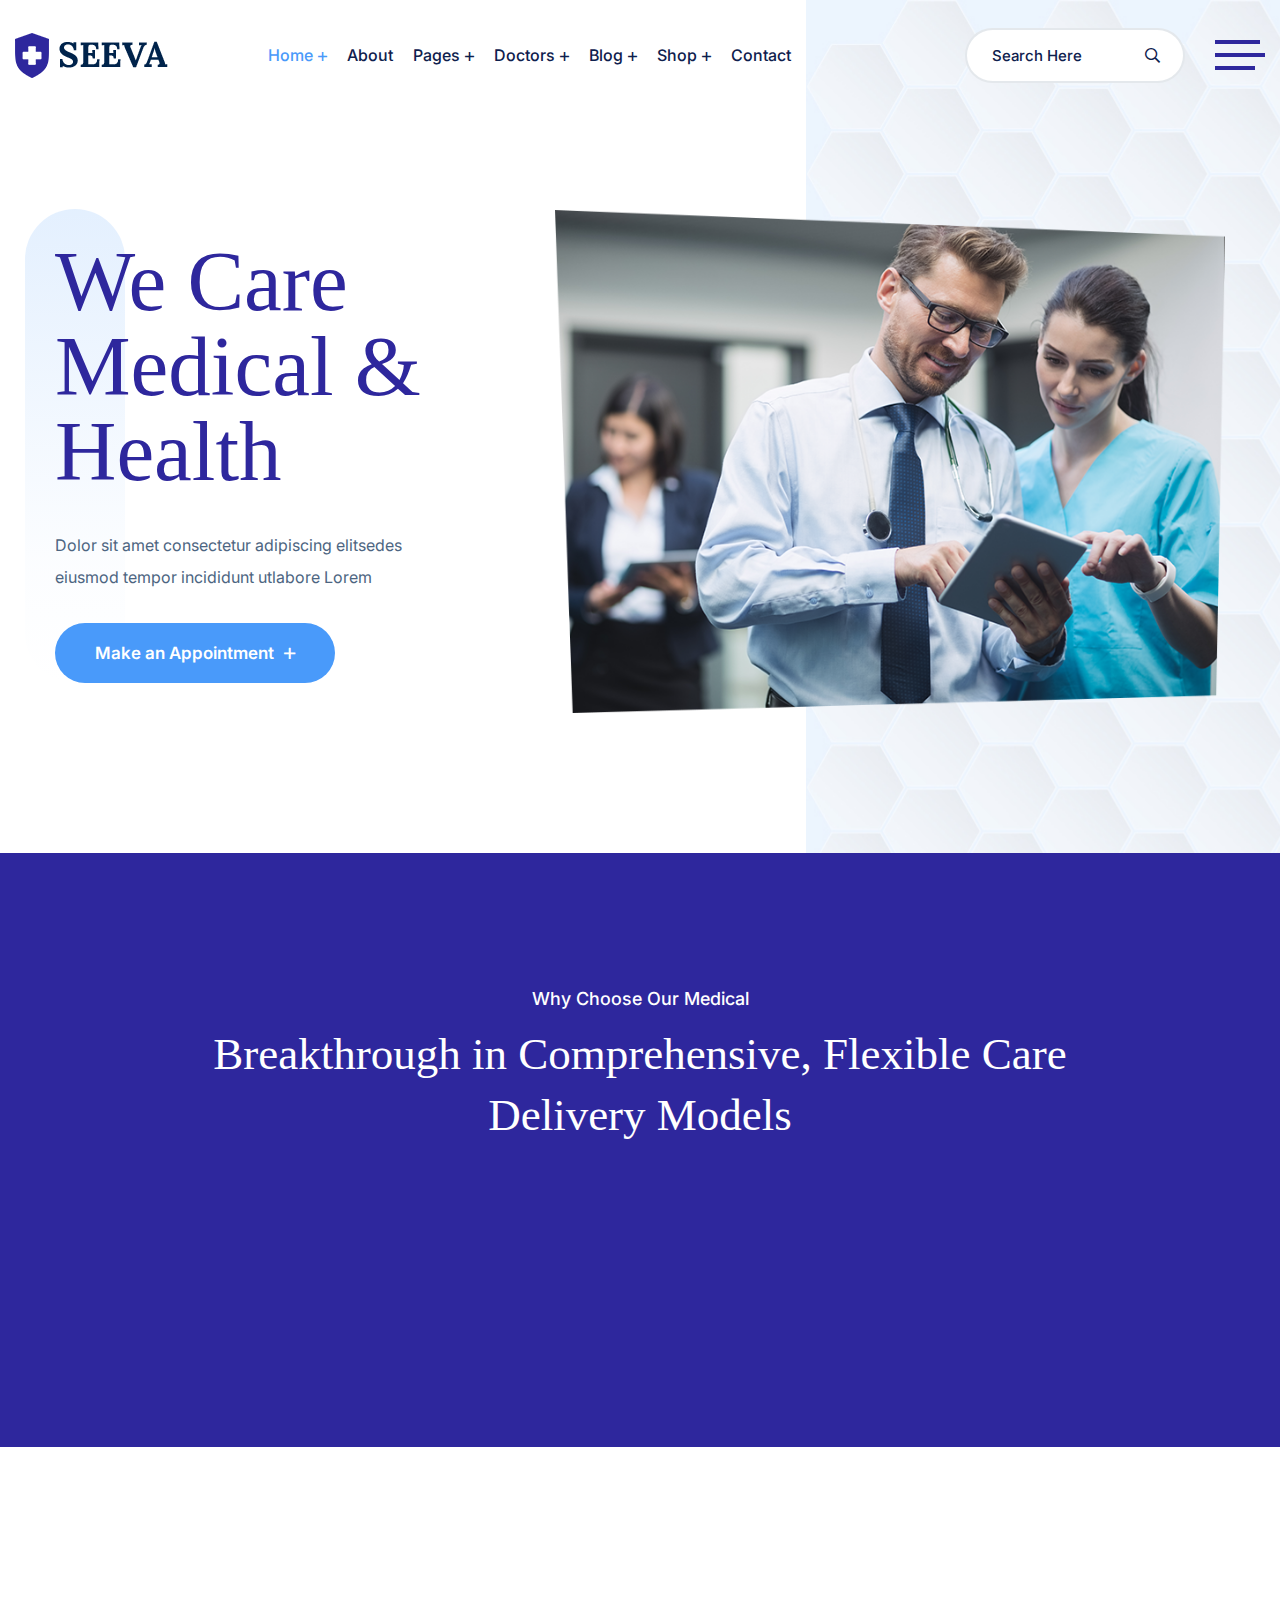
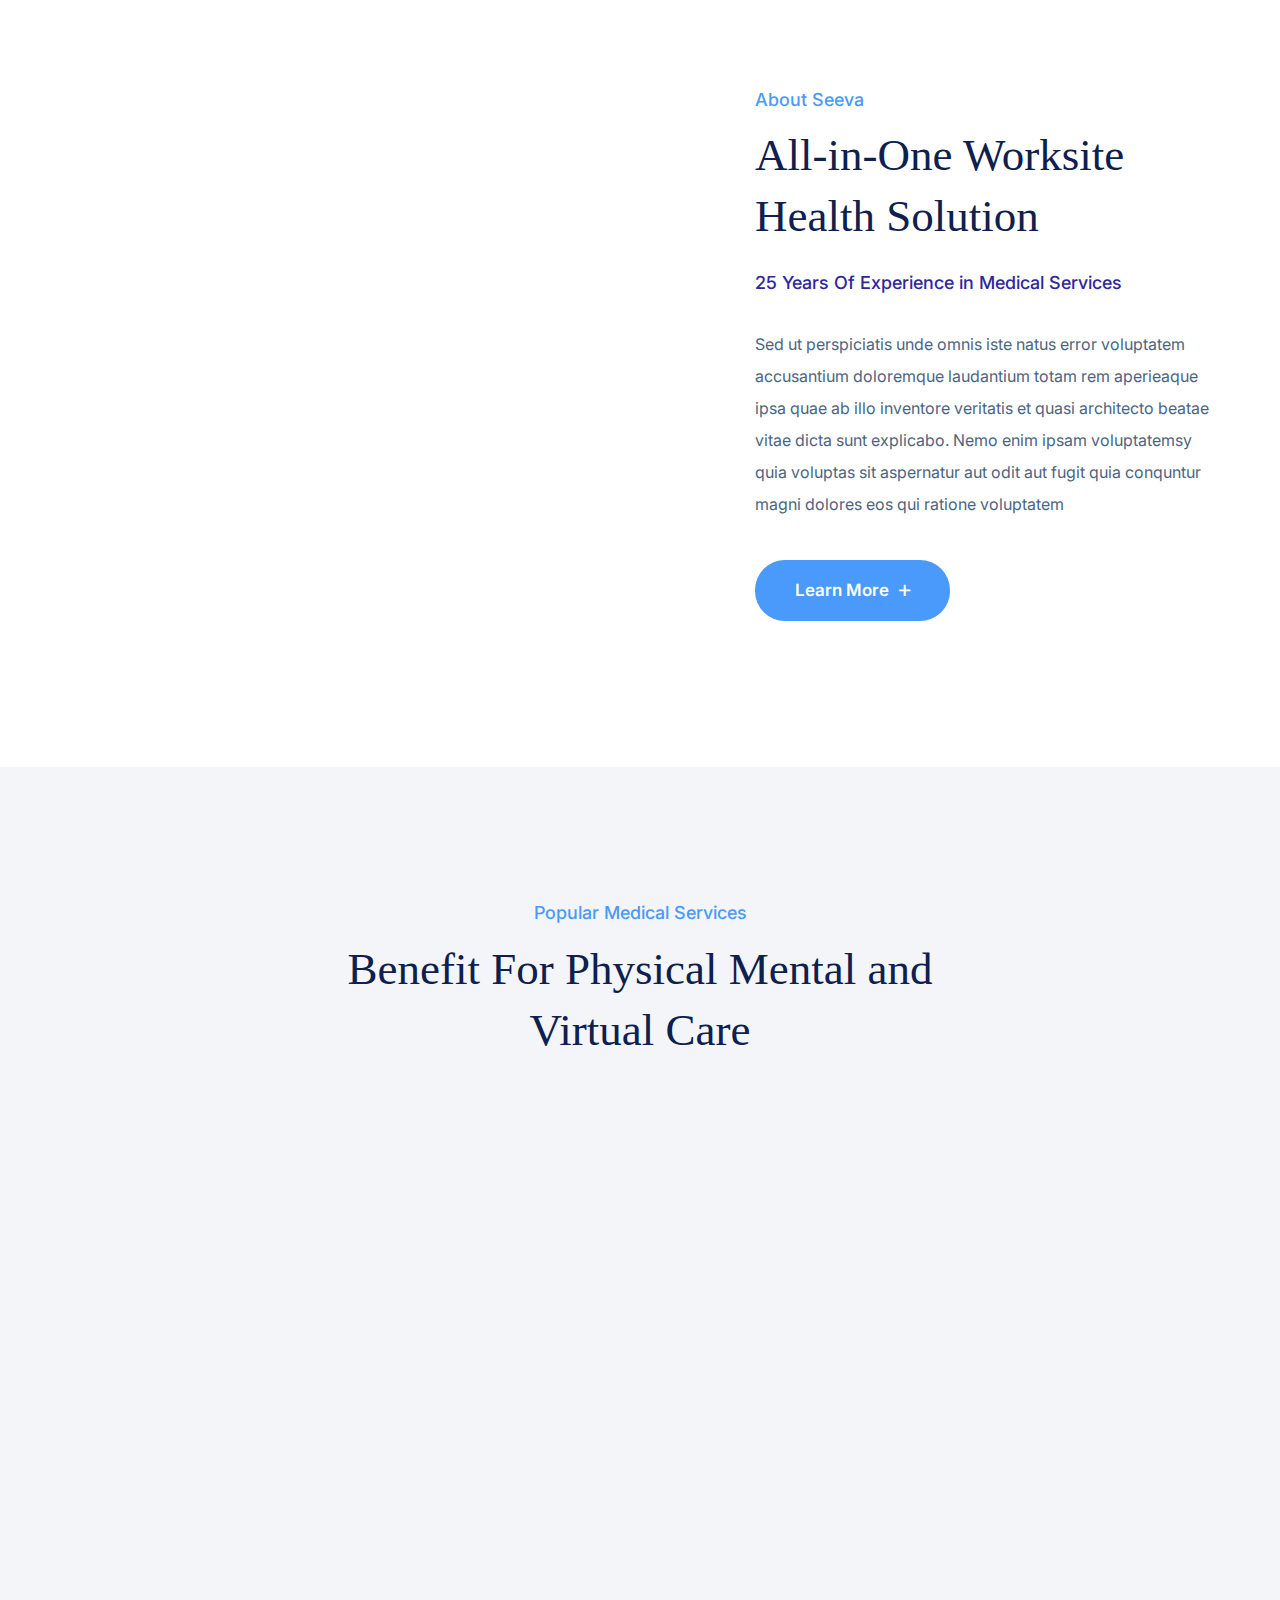
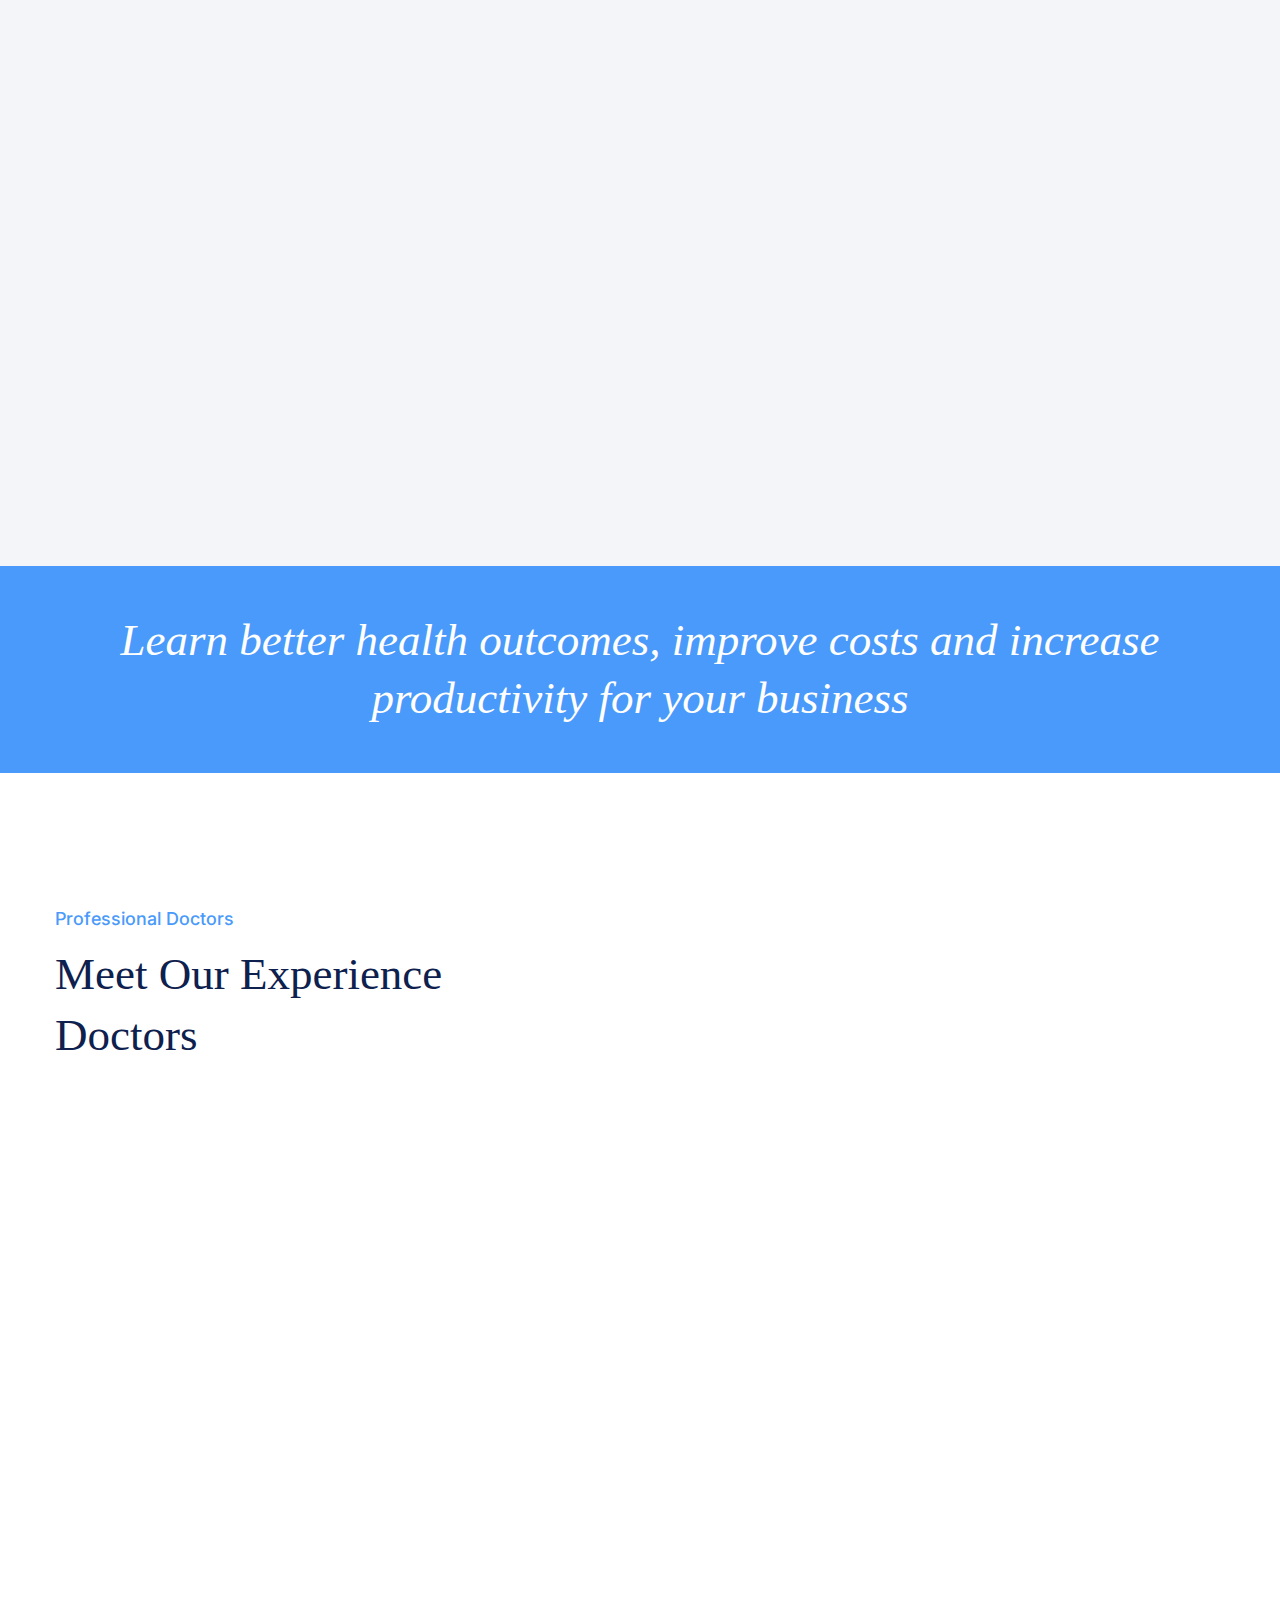
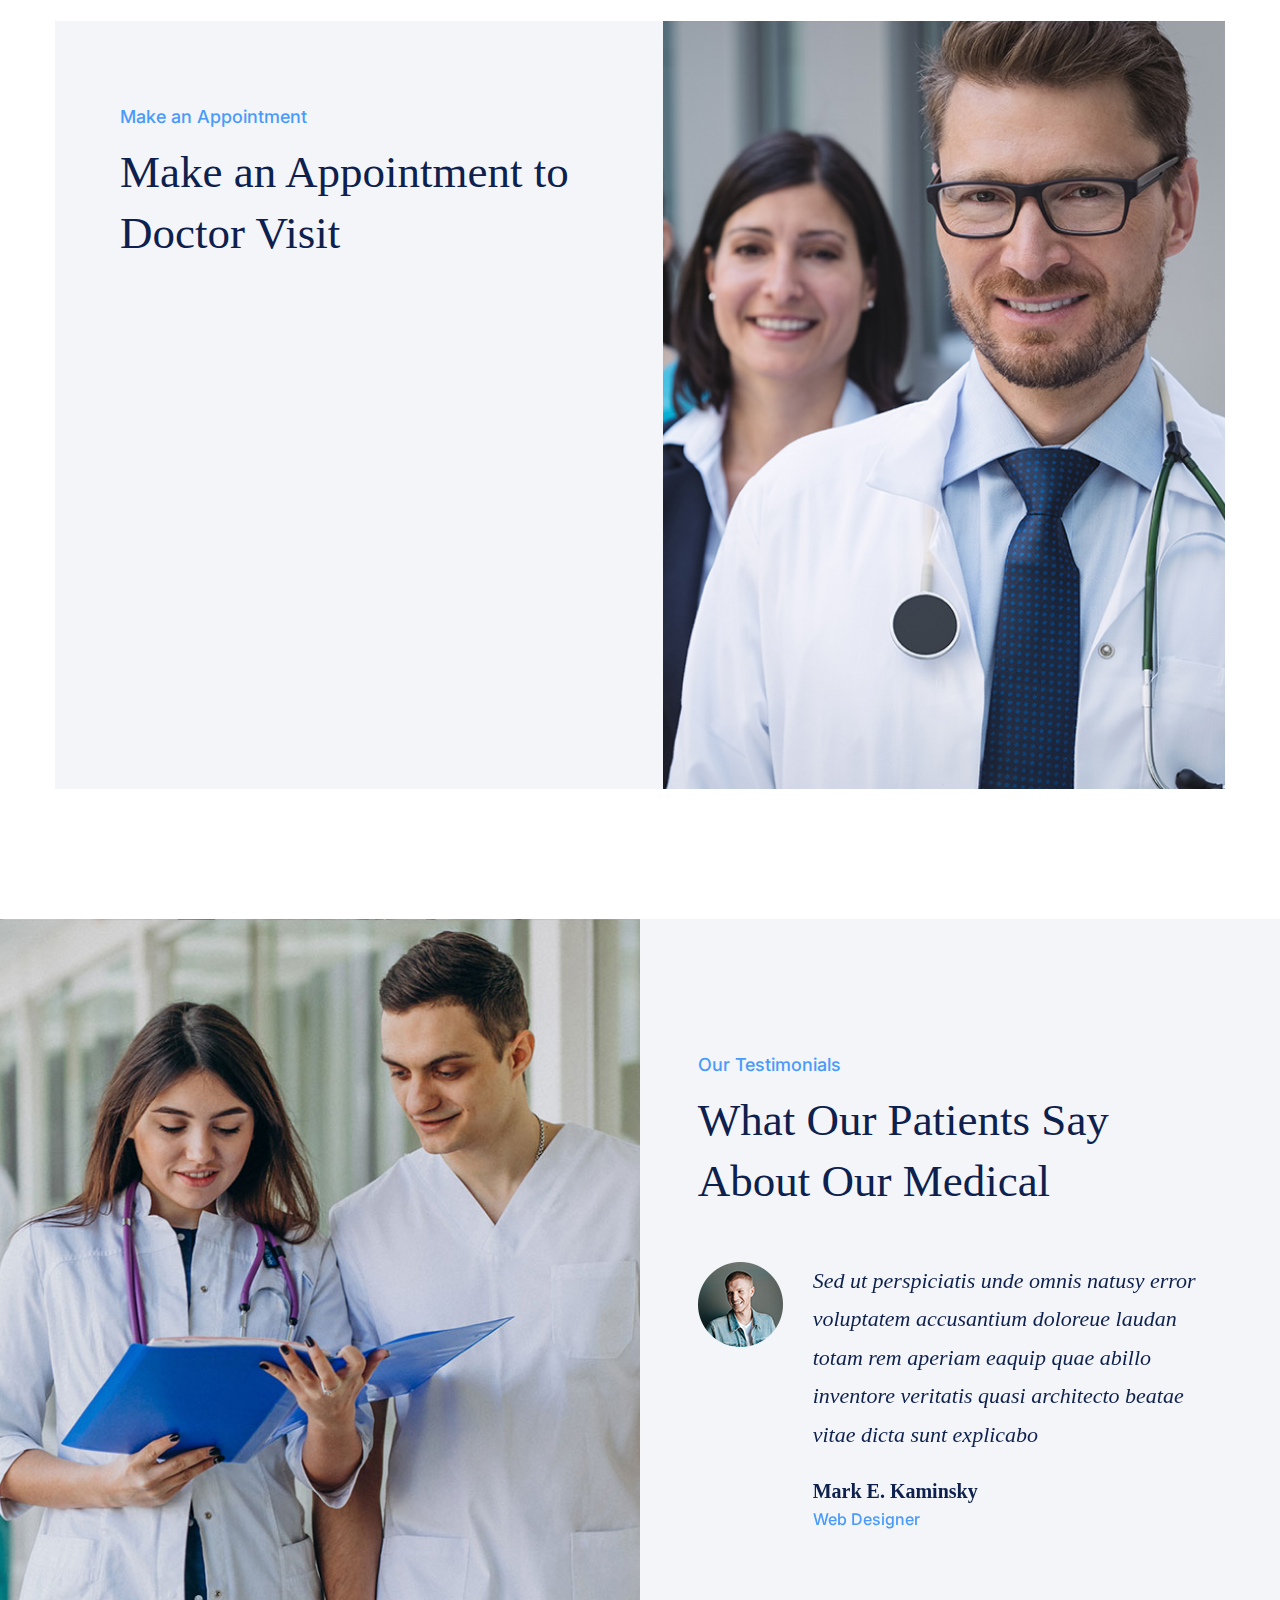
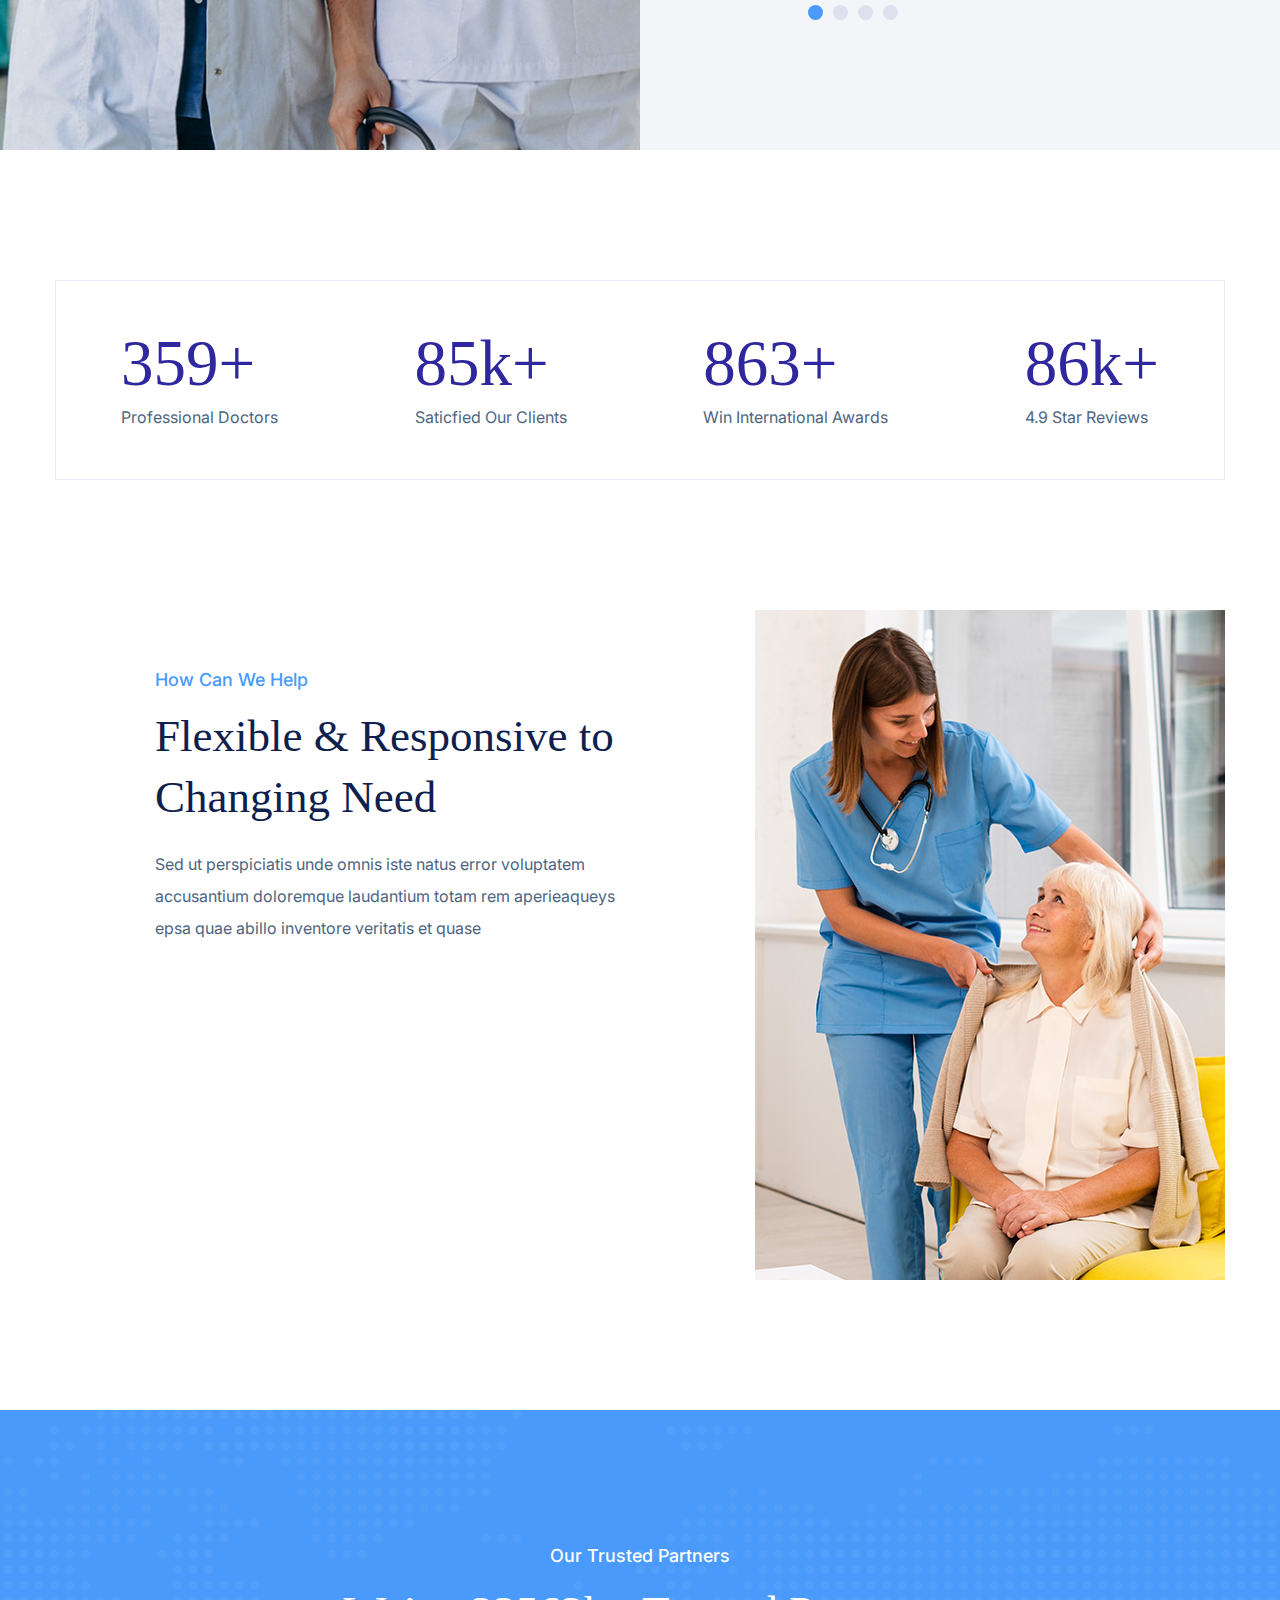
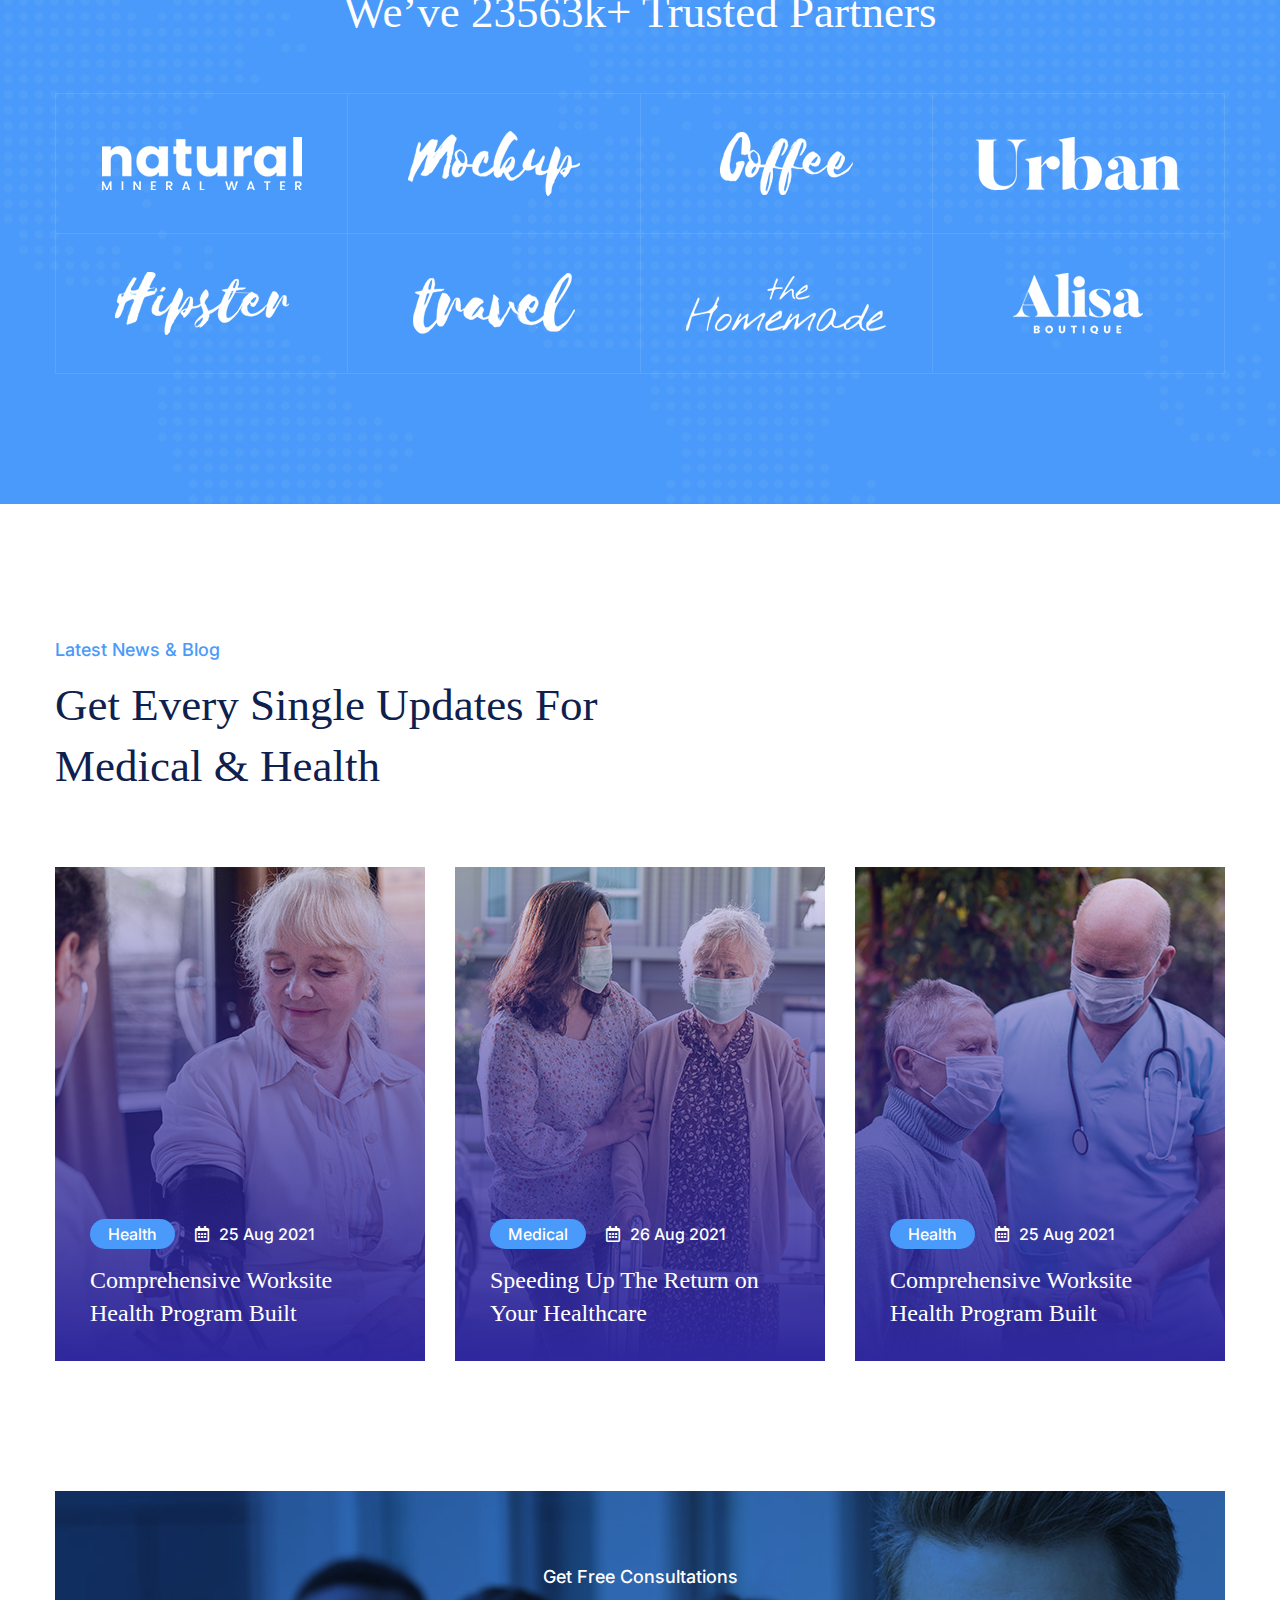
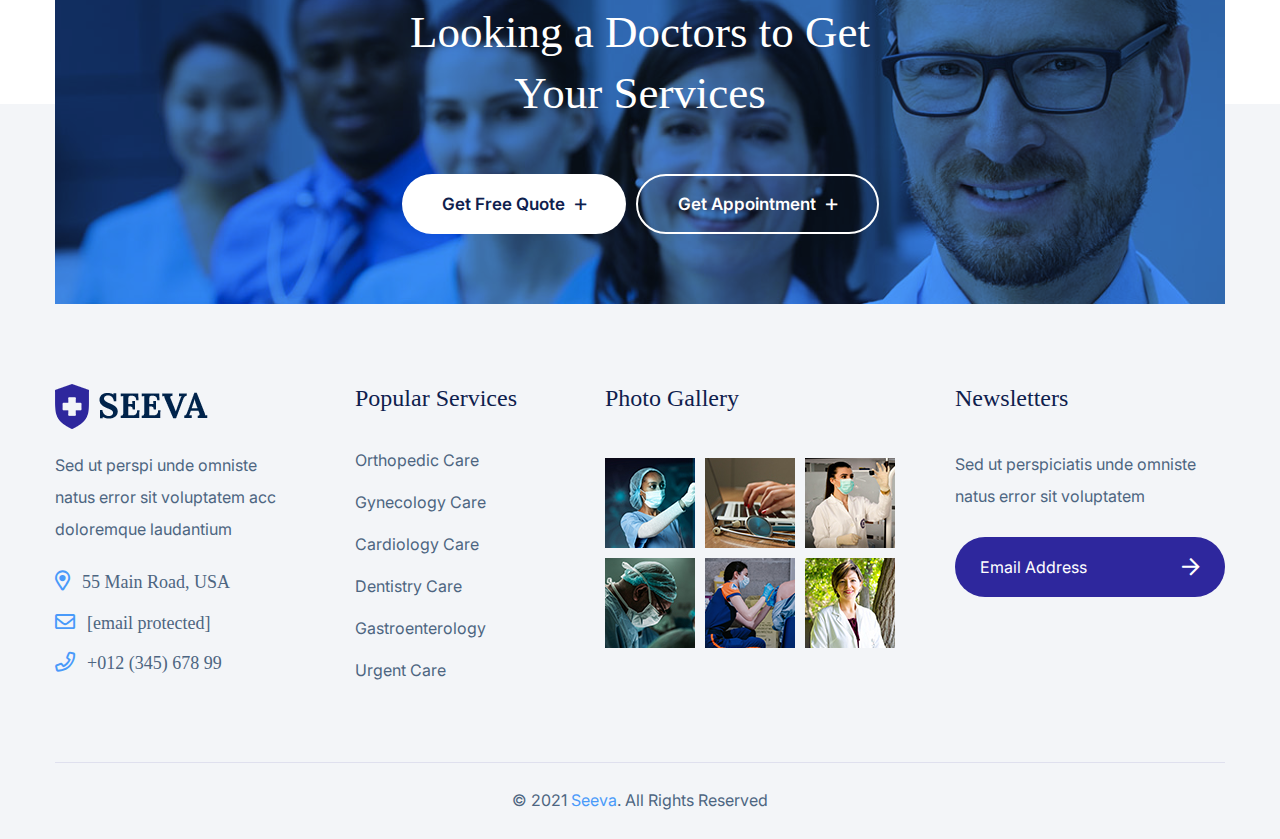
==== index.html @ 19aa1e04 "first commit" ====
<!DOCTYPE html>
<html lang="zxx">


<!-- Mirrored from demo.webtend.net/html/seeva/index.html by HTTrack Website Copier/3.x [XR&CO'2014], Wed, 10 Aug 2022 13:10:01 GMT -->
<head>
    <meta charset="UTF-8">
    <meta http-equiv="X-UA-Compatible" content="IE=edge">
    <meta name="viewport" content="width=device-width, initial-scale=1.0">
    <title>health </title>

    <!--====== Favicon Icon ======-->
    <link rel="shortcut icon" href="assets/img/favicon.ico" type="img/png" />
    <!--====== Animate Css ======-->
    <link rel="stylesheet" href="assets/css/animate.min.css" />
    <!--====== Bootstrap css ======-->
    <link rel="stylesheet" href="assets/css/bootstrap.min.css" />
    <!--====== Slick Slider ======-->
    <link rel="stylesheet" href="assets/css/slick.min.css" />
    <!--====== Nice Select ======-->
    <link rel="stylesheet" href="assets/css/nice-select.min.css" />
    <!--====== Magnific Popup ======-->
    <link rel="stylesheet" href="assets/css/magnific-popup.min.css" />
    <!--====== Font Awesome ======-->
    <link rel="stylesheet" href="assets/fonts/fontawesome/css/all.min.css" />
    <!--====== Flaticon ======-->
    <link rel="stylesheet" href="assets/fonts/flaticon/css/flaticon.css" />
    <!--====== Main Css ======-->
    <link rel="stylesheet" href="assets/css/style.css" />
</head>

<body>
    <!--====== Start Preloader ======-->
    <div id="preloader">
        <div id="loading-center">
            <div id="object"></div>
        </div>
    </div>
    <!--====== End Preloader ======-->

    <!--====== Start Template Header ======-->
    <header class="template-header sticky-header header-one absolute-header">
        <div class="container-fluid container-1400">
            <div class="header-navigation">
                <div class="header-left">
                    <div class="site-logo">
                        <a href="index.html">
                            <img src="assets/img/logo.png" alt="Seeva">
                        </a>
                    </div>
                    <nav class="site-menu menu-gap-left d-none d-xl-block">
                        <ul class="primary-menu">
                            <li class="active">
                                <a href="index.html">Home</a>
                                <ul class="sub-menu">
                                    <li><a href="index.html">Home One</a></li>
                                    <li><a href="index-two.html">Home Two</a></li>
                                    <li><a href="index-three.html">Home Three</a></li>
                                    <li><a href="index-four.html">Home Four</a></li>
                                    <li><a href="index-five.html">Home Five</a></li>
                                </ul>
                            </li>
                            <li><a href="about.html">About</a></li>
                            <li>
                                <a href="#">Pages</a>
                                <ul class="sub-menu">
                                    <li>
                                        <a href="service.html">Services</a>
                                        <ul class="sub-menu">
                                            <li><a href="service.html">Service One</a></li>
                                            <li><a href="service-two.html">Service Two</a></li>
                                            <li><a href="service-details.html">Service Details</a></li>
                                        </ul>
                                    </li>
                                    <li><a href="pricing.html">Pricing Plan</a></li>
                                    <li><a href="faq.html">Help & FAQ</a></li>
                                    <li><a href="gallery.html">Our Gallery</a></li>
                                    <li><a href="appointments.html">Appointment</a></li>
                                </ul>
                            </li>
                            <li>
                                <a href="doctors.html">Doctors</a>
                                <ul class="sub-menu">
                                    <li><a href="doctors.html">Doctor</a></li>
                                    <li><a href="doctor-details.html">Doctor Details</a></li>
                                </ul>
                            </li>
                            <li>
                                <a href="blog-standard.html">Blog</a>
                                <ul class="sub-menu">
                                    <li><a href="blog-standard.html">Blog</a></li>
                                    <li><a href="blog-details.html">Blog Details</a></li>
                                </ul>
                            </li>
                            <li>
                                <a href="shop.html">Shop</a>
                                <ul class="sub-menu">
                                    <li><a href="shop.html">Shop</a></li>
                                    <li><a href="product-details.html">Shop Details</a></li>
                                </ul>
                            </li>
                            <li><a href="contact.html">Contact</a></li>
                        </ul>
                    </nav>
                </div>
                <div class="header-right">
                    <ul class="extra-icons">
                        <li class="d-none d-sm-block">
                            <div class="header-search-area">
                                <form action="#">
                                    <input type="search" placeholder="Search Here">
                                    <button type="submit"><i class="far fa-search"></i></button>
                                </form>
                            </div>
                        </li>
                        <li class="d-none d-xl-block">
                            <div class="off-canvas-btn style-two">
                                <span></span>
                            </div>
                        </li>
                        <li class="d-xl-none">
                            <a href="#" class="navbar-toggler">
                                <span></span>
                                <span></span>
                                <span></span>
                            </a>
                        </li>
                    </ul>
                </div>
            </div>
        </div>

        <!-- Start Off Canvas -->
        <div class="slide-panel off-canvas-panel">
            <div class="panel-overlay"></div>
            <div class="panel-inner">
                <div class="canvas-logo">
                    <img src="assets/img/logo.png" alt="">
                </div>
                <div class="about-us">
                    <h5 class="canvas-widget-title">About Us</h5>
                    <p>
                        Sed perspiciatis unde omnis iste natus error voluptatem accusantium doloremque laudantium totam rem aperams eaque ipsa quae abillo.
                    </p>
                </div>
                <div class="contact-us">
                    <h5 class="canvas-widget-title">Contact Us</h5>
                    <ul>
                        <li>
                            <i class="far fa-map-marker-alt"></i>
                            354 Oakridge, Camden NJ 08102 - USA
                        </li>
                        <li>
                            <i class="far fa-envelope-open"></i>
                            <a href="https://demo.webtend.net/cdn-cgi/l/email-protection#3d4e484d4d524f497d4c52515158135e5250"><span class="__cf_email__" data-cfemail="ef9c9a9f9f809d9baf9c8a8a998ec18c8082">[email&#160;protected]</span></a>
                            <a href="https://demo.webtend.net/cdn-cgi/l/email-protection#dab3b4bcb59aabb5b6b6bff4b9b5b7"><span class="__cf_email__" data-cfemail="2c45424a436c5f49495a4d024f4341">[email&#160;protected]</span></a>
                        </li>
                        <li>
                            <i class="far fa-phone"></i>
                            <a href="tel:+01234567899">+012 (345) 678 99</a><br>
                            <a href="tel:+8563214">+8563214</a>
                        </li>
                    </ul>
                </div>
                <a href="#" class="panel-close">
                    <i class="fal fa-times"></i>
                </a>
            </div>
        </div>
        <!-- End Off Canvas -->

        <!-- Start Mobile Panel -->
        <div class="slide-panel mobile-slide-panel">
            <div class="panel-overlay"></div>
            <div class="panel-inner">
                <div class="panel-logo">
                    <img src="assets/img/logo.png" alt="">
                </div>
                <nav class="mobile-menu">
                    <ul class="primary-menu">
                        <li class="active">
                            <a href="index.html">Home</a>
                            <ul class="sub-menu">
                                <li><a href="index.html">Home One</a></li>
                                <li><a href="index-two.html">Home Two</a></li>
                                <li><a href="index-three.html">Home Three</a></li>
                                <li><a href="index-four.html">Home Four</a></li>
                                <li><a href="index-five.html">Home Five</a></li>
                            </ul>
                        </li>
                        <li><a href="about.html">About</a></li>
                        <li>
                            <a href="#">Pages</a>
                            <ul class="sub-menu">
                                <li>
                                    <a href="service.html">Services</a>
                                    <ul class="sub-menu">
                                        <li><a href="service.html">Service One</a></li>
                                        <li><a href="service-two.html">Service Two</a></li>
                                        <li><a href="service-details.html">Service Details</a></li>
                                    </ul>
                                </li>
                                <li><a href="pricing.html">Pricing Plan</a></li>
                                <li><a href="faq.html">Help & FAQ</a></li>
                                <li><a href="gallery.html">Our Gallery</a></li>
                                <li><a href="appointments.html">Appointment</a></li>
                            </ul>
                        </li>
                        <li>
                            <a href="doctors.html">Doctors</a>
                            <ul class="sub-menu">
                                <li><a href="doctor-details.html">Doctor Details</a></li>
                            </ul>
                        </li>
                        <li>
                            <a href="blog-standard.html">Blog</a>
                            <ul class="sub-menu">
                                <li><a href="blog-details.html">Blog Details</a></li>
                            </ul>
                        </li>
                        <li>
                            <a href="shop.html">Shop</a>
                            <ul class="sub-menu">
                                <li><a href="product-details.html">Shop Details</a></li>
                            </ul>
                        </li>
                        <li><a href="contact.html">Contact</a></li>
                    </ul>
                </nav>
                <a href="#" class="panel-close">
                    <i class="fal fa-times"></i>
                </a>
            </div>
        </div>
        <!-- Start Mobile Panel -->
    </header>
    <!--====== End Template Header ======-->

    <!--====== Hero Area Start ======-->
    <section class="hero-area-one">
        <div class="container">
            <div class="row align-items-center justify-content-center">
                <div class="col-lg-5 col-md-8">
                    <div class="hero-content">
                        <h1 class="title wow fadeInDown" data-wow-delay="0.3s">We Care Medical &  Health</h1>
                        <p class="wow fadeInLeft" data-wow-delay="0.4s">Dolor sit amet consectetur adipiscing elitsedes eiusmod tempor incididunt utlabore Lorem</p>
                        <a href="contact.html" class="template-btn wow fadeInUp" data-wow-delay="0.5s">Make an Appointment <i class="far fa-plus"></i></a>
                    </div>
                </div>
                <div class="col-lg-7">
                    <div class="hero-img wow fadeInUp" data-wow-delay="0.3s">
                        <img src="assets/img/hero-img/hero-img.png" alt="Hero">
                    </div>
                </div>
            </div>
        </div>
    </section>
    <!--====== Hero Area End ======-->

    <!--====== Why Choose Section Start ======-->
    <section class="wcu-section section-gap-top">
        <div class="container">
            <div class="row justify-content-center">
                <div class="col-md-10">
                    <div class="section-heading heading-white text-center mb-40">
                        <span class="tagline">Why Choose Our Medical</span>
                        <h2 class="title">Breakthrough in Comprehensive, Flexible Care Delivery Models</h2>
                    </div>
                </div>
            </div>
            <div class="row justify-content-center">
                <div class="col-lg-4 col-md-6 col-sm-9 wow fadeInUp" data-wow-delay="0.3s">
                    <div class="image-title-box mt-30">
                        <h4 class="title"><a href="service.html">Optimize Your Health  Care Services</a></h4>

                        <div class="image">
                            <img src="assets/img/img-title-box/01.jpg" alt="Image">
                        </div>
                    </div>
                </div>
                <div class="col-lg-4 col-md-6 col-sm-9 wow fadeInUp" data-wow-delay="0.4s">
                    <div class="image-title-box mt-30">
                        <h4 class="title"><a href="service.html">Boost Employee Engagement</a></h4>

                        <div class="image">
                            <img src="assets/img/img-title-box/02.jpg" alt="Image">
                        </div>
                    </div>
                </div>
                <div class="col-lg-4 col-md-6 col-sm-9 wow fadeInUp" data-wow-delay="0.5s">
                    <div class="image-title-box mt-30">
                        <h4 class="title"><a href="service.html">Accelerate Your Return On Investment</a></h4>

                        <div class="image">
                            <img src="assets/img/img-title-box/03.jpg" alt="Image">
                        </div>
                    </div>
                </div>
            </div>
        </div>
    </section>
    <!--====== Why Choose Section End ======-->

    <!--====== About Section Start ======-->
    <section class="about-section section-gap">
        <div class="container">
            <div class="row justify-content-lg-between justify-content-center align-items-center">
                <div class="col-lg-6 col-md-10">
                    <div class="circle-img mb-md-50">
                        <div class="row">
                            <div class="col-6 gallery-left">
                                <div class="single-img wow fadeInLeft" data-wow-delay="0.3s">
                                    <img src="assets/img/circle-image-gallery/01.jpg" alt="">
                                </div>
                                <div class="single-img wow fadeInRight" data-wow-delay="0.4s">
                                    <img src="assets/img/circle-image-gallery/04.jpg" alt="">
                                </div>
                            </div>
                            <div class="col-6 gallery-right">
                                <div class="single-img wow fadeInLeft" data-wow-delay="0.5s">
                                    <img class="animate-float-bob-y" src="assets/img/circle-image-gallery/03.jpg" alt="">
                                </div>
                                <div class="single-img wow fadeInRight" data-wow-delay="0.6s">
                                    <img src="assets/img/circle-image-gallery/02.jpg" alt="">
                                </div>
                            </div>
                        </div>
                    </div>
                </div>
                <div class="col-xl-5 col-lg-6 col-md-8">
                    <div class="about-text">
                        <div class="section-heading mb-35">
                            <span class="tagline">About Seeva</span>
                            <h2 class="title">All-in-One Worksite Health Solution</h2>

                            <p>25 Years Of Experience in Medical Services</p>
                        </div>
                        <p>
                            Sed ut perspiciatis unde omnis iste natus error voluptatem accusantium doloremque laudantium totam rem aperieaque ipsa quae ab illo inventore veritatis et quasi architecto beatae vitae dicta sunt explicabo. Nemo enim ipsam voluptatemsy quia voluptas sit aspernatur aut odit aut fugit quia conquntur magni dolores eos qui ratione voluptatem
                        </p>
                        <a href="about.html" class="template-btn mt-40">Learn More <i class="far fa-plus"></i></a>
                    </div>
                </div>
            </div>
        </div>
    </section>
    <!--====== About Section End ======-->

    <!--====== Service Section Start ======-->
    <section class="service-section bg-color-grey section-gap">
        <div class="container">
            <div class="row justify-content-center">
                <div class="col-xl-7 col-lg-8">
                    <div class="section-heading text-center mb-40">
                        <span class="tagline">Popular Medical Services</span>
                        <h2 class="title">Benefit For Physical Mental and Virtual Care</h2>
                    </div>
                </div>
            </div>
            <div class="row justify-content-center service-loop">
                <div class="col-lg-4 col-md-6 col-sm-8">
                    <div class="iconic-box mt-30 wow fadeInUp" data-wow-delay="0.3s">
                        <div class="icon">
                            <img src="assets/img/icon/heart.png" alt="Icon">
                        </div>
                        <h4 class="title"><a href="service-details.html">Cardiology</a></h4>
                        <p>
                            Dolor sit amet consectetur ascing elitsed eiusmod tempor
                        </p>

                        <div class="box-link-wrap">
                            <span class="link-icon"><i class="far fa-plus"></i></span>
                            <a class="box-link" href="service-details.html">Read More <i class="far fa-plus"></i></a>
                        </div>
                    </div>
                </div>
                <div class="col-lg-4 col-md-6 col-sm-8">
                    <div class="iconic-box mt-30 wow fadeInUp" data-wow-delay="0.4s">
                        <div class="icon">
                            <img src="assets/img/icon/lungs.png" alt="Icon">
                        </div>
                        <h4 class="title"><a href="service-details.html">Pulmonary</a></h4>
                        <p>
                            Dolor sit amet consectetur ascing elitsed eiusmod tempor
                        </p>

                        <div class="box-link-wrap">
                            <span class="link-icon"><i class="far fa-plus"></i></span>
                            <a class="box-link" href="service-details.html">Read More <i class="far fa-plus"></i></a>
                        </div>
                    </div>
                </div>
                <div class="col-lg-4 col-md-6 col-sm-8">
                    <div class="iconic-box mt-30 wow fadeInUp" data-wow-delay="0.5s">
                        <div class="icon">
                            <img src="assets/img/icon/brain.png" alt="Icon">
                        </div>
                        <h4 class="title"><a href="service-details.html">Neurology</a></h4>
                        <p>
                            Dolor sit amet consectetur ascing elitsed eiusmod tempor
                        </p>

                        <div class="box-link-wrap">
                            <span class="link-icon"><i class="far fa-plus"></i></span>
                            <a class="box-link" href="service-details.html">Read More <i class="far fa-plus"></i></a>
                        </div>
                    </div>
                </div>
                <div class="col-lg-4 col-md-6 col-sm-8">
                    <div class="iconic-box mt-30 wow fadeInUp" data-wow-delay="0.6s">
                        <div class="icon">
                            <img src="assets/img/icon/stomach.png" alt="Icon">
                        </div>
                        <h4 class="title"><a href="service-details.html">Gastroenterology</a></h4>
                        <p>
                            Dolor sit amet consectetur ascing elitsed eiusmod tempor
                        </p>

                        <div class="box-link-wrap">
                            <span class="link-icon"><i class="far fa-plus"></i></span>
                            <a class="box-link" href="service-details.html">Read More <i class="far fa-plus"></i></a>
                        </div>
                    </div>
                </div>
                <div class="col-lg-4 col-md-6 col-sm-8">
                    <div class="iconic-box mt-30 wow fadeInUp" data-wow-delay="0.7s">
                        <div class="icon">
                            <img src="assets/img/icon/virus.png" alt="Icon">
                        </div>
                        <h4 class="title"><a href="service-details.html">Covid - 19</a></h4>
                        <p>
                            Dolor sit amet consectetur ascing elitsed eiusmod tempor
                        </p>

                        <div class="box-link-wrap">
                            <span class="link-icon"><i class="far fa-plus"></i></span>
                            <a class="box-link" href="service-details.html">Read More <i class="far fa-plus"></i></a>
                        </div>
                    </div>
                </div>
                <div class="col-lg-4 col-md-6 col-sm-8">
                    <div class="iconic-box mt-30 wow fadeInUp" data-wow-delay="0.8s">
                        <div class="icon">
                            <img src="assets/img/icon/bronchus.png" alt="Icon">
                        </div>
                        <h4 class="title"><a href="service-details.html">Orthopedics</a></h4>
                        <p>
                            Dolor sit amet consectetur ascing elitsed eiusmod tempor
                        </p>

                        <div class="box-link-wrap">
                            <span class="link-icon"><i class="far fa-plus"></i></span>
                            <a class="box-link" href="service-details.html">Read More <i class="far fa-plus"></i></a>
                        </div>
                    </div>
                </div>
            </div>
        </div>
    </section>
    <!--====== Service Section End ======-->

    <!--====== Big Tagline Start ======-->
    <section class="big-tagline">
        <div class="container-fluid">
            <h2 class="tagline">Learn better health outcomes, improve costs and increase productivity for your business</h2>
        </div>
    </section>
    <!--====== Big Tagline End ======-->

    <!--====== Doctor Section Start ======-->
    <section class="doctors-section section-gap">
        <div class="container">
            <div class="row justify-content-between align-items-center mb-40">
                <div class="col-lg-5 col-md-6">
                    <div class="section-heading">
                        <span class="tagline">Professional Doctors</span>
                        <h2 class="title">Meet Our Experience  Doctors</h2>
                    </div>
                </div>
                <div class="col-auto">
                    <a href="doctors.html" class="template-btn template-btn-primary mt-sm-30 wow fadeInRight" data-wow-delay="0.3s">
                        Make An Appointment <i class="far fa-plus"></i>
                    </a>
                </div>
            </div>
            <div class="row doctors-loop justify-content-center">
                <div class="col-lg-3 col-md-6">
                    <div class="doctor-box-one bordered-style mt-30 wow fadeInUp" data-wow-delay="0.3s">
                        <div class="doctor-photo">
                            <img src="assets/img/doctors/10.jpg" alt="Image">
                        </div>
                        <div class="doctor-information">
                            <h5 class="name">
                                <a href="doctor-details.html">Lee S. Williamson</a>
                            </h5>
                            <span class="specialty">Cardiology</span>
                            <ul class="social-links">
                                <li><a href="#"><i class="fab fa-facebook-f"></i></a></li>
                                <li><a href="#"><i class="fab fa-twitter"></i></a></li>
                                <li><a href="#"><i class="fab fa-youtube"></i></a></li>
                                <li><a href="#"><i class="fab fa-linkedin"></i></a></li>
                            </ul>
                        </div>
                    </div>
                </div>
                <div class="col-lg-3 col-md-6">
                    <div class="doctor-box-one bordered-style mt-30 wow fadeInUp" data-wow-delay="0.4s">
                        <div class="doctor-photo">
                            <img src="assets/img/doctors/11.jpg" alt="Image">
                        </div>
                        <div class="doctor-information">
                            <h5 class="name">
                                <a href="doctor-details.html">Greg S. Grinstead</a>
                            </h5>
                            <span class="specialty">Neurology</span>
                            <ul class="social-links">
                                <li><a href="#"><i class="fab fa-facebook-f"></i></a></li>
                                <li><a href="#"><i class="fab fa-twitter"></i></a></li>
                                <li><a href="#"><i class="fab fa-youtube"></i></a></li>
                                <li><a href="#"><i class="fab fa-linkedin"></i></a></li>
                            </ul>
                        </div>
                    </div>
                </div>
                <div class="col-lg-3 col-md-6">
                    <div class="doctor-box-one bordered-style mt-30 wow fadeInUp" data-wow-delay="0.5s">
                        <div class="doctor-photo">
                            <img src="assets/img/doctors/12.jpg" alt="Image">
                        </div>
                        <div class="doctor-information">
                            <h5 class="name">
                                <a href="doctor-details.html">Roger K. Jackson</a>
                            </h5>
                            <span class="specialty">Orthopedics</span>
                            <ul class="social-links">
                                <li><a href="#"><i class="fab fa-facebook-f"></i></a></li>
                                <li><a href="#"><i class="fab fa-twitter"></i></a></li>
                                <li><a href="#"><i class="fab fa-youtube"></i></a></li>
                                <li><a href="#"><i class="fab fa-linkedin"></i></a></li>
                            </ul>
                        </div>
                    </div>
                </div>
                <div class="col-lg-3 col-md-6">
                    <div class="doctor-box-one bordered-style mt-30 wow fadeInUp" data-wow-delay="0.6s">
                        <div class="doctor-photo">
                            <img src="assets/img/doctors/13.jpg" alt="Image">
                        </div>
                        <div class="doctor-information">
                            <h5 class="name">
                                <a href="doctor-details.html">Raymudo M. Drake</a>
                            </h5>
                            <span class="specialty">Covid - 19</span>
                            <ul class="social-links">
                                <li><a href="#"><i class="fab fa-facebook-f"></i></a></li>
                                <li><a href="#"><i class="fab fa-twitter"></i></a></li>
                                <li><a href="#"><i class="fab fa-youtube"></i></a></li>
                                <li><a href="#"><i class="fab fa-linkedin"></i></a></li>
                            </ul>
                        </div>
                    </div>
                </div>
            </div>
        </div>
    </section>
    <!--====== Doctor Section End ======-->

    <!--====== Appointment Section Start ======-->
    <section class="appointment-section section-gap-bottom">
        <div class="container">
            <div class="appointment-form-two">
                <div class="form-wrap">
                    <div class="section-heading mb-40">
                        <span class="tagline">Make an Appointment</span>
                        <h2 class="title">Make an Appointment to Doctor Visit</h2>
                    </div>
                    <form action="#">
                        <div class="row">
                            <div class="col-12">
                                <div class="input-field wow fadeInLeft" data-wow-delay="0.3s">
                                    <input type="text" placeholder="Your Full Name">
                                </div>
                            </div>
                            <div class="col-12">
                                <div class="input-field wow fadeInLeft" data-wow-delay="0.4s">
                                    <select>
                                        <option value="1" selected disabled>Services Category</option>
                                        <option value="2">Service One</option>
                                        <option value="3">Service Two</option>
                                        <option value="4">Service Three</option>
                                        <option value="5">Service Four</option>
                                    </select>
                                </div>
                            </div>
                            <div class="col-12">
                                <div class="input-field wow fadeInLeft" data-wow-delay="0.5s">
                                    <select>
                                        <option value="1" selected disabled>Choose Doctors</option>
                                        <option value="2">Doctor One</option>
                                        <option value="3">Doctor Two</option>
                                        <option value="4">Doctor Three</option>
                                        <option value="5">Doctor Four</option>
                                    </select>
                                </div>
                            </div>
                            <div class="col-12">
                                <div class="input-field wow fadeInLeft" data-wow-delay="0.6s">
                                    <input type="date">
                                </div>
                            </div>
                            <div class="col-12">
                                <div class="input-field wow fadeInLeft" data-wow-delay="0.7s">
                                    <button type="submit" class="template-btn">
                                        Make an Appointment <i class="far fa-plus"></i>
                                    </button>
                                </div>
                            </div>
                        </div>
                    </form>
                </div>
                <div class="appointment-image" style="background-image: url(assets/img/appointment/07.jpg);">
                </div>
            </div>
        </div>
    </section>
    <!--====== Appointment Section End ======-->

    <!--====== Testimonials Section Start ======-->
    <section class="testimonial-section bg-color-grey section-have-half-bg">
        <div class="container-fluid">
            <div class="row justify-content-end">
                <div class="col-lg-6">
                    <div class="testimonial-one-wrap">
                        <div class="section-heading mb-50">
                            <span class="tagline">Our Testimonials</span>
                            <h2 class="title">What Our Patients Say About Our Medical</h2>
                        </div>
                        <div class="testimonial-slider-one">
                            <div class="single-testimonial-slider">
                                <div class="testimonial-inner">
                                    <div class="avatar">
                                        <img src="assets/img/testimonial/01.png" alt="Avatar">
                                    </div>
                                    <div class="content-wrap">
                                        <p class="testimonial-desc">
                                            Sed ut perspiciatis unde omnis natusy error voluptatem accusantium doloreue laudan totam rem aperiam eaquip quae abillo inventore veritatis quasi architecto beatae vitae dicta sunt explicabo
                                        </p>
                                        <div class="author-info">
                                            <h5 class="name">Mark E. Kaminsky</h5>
                                            <span class="title">Web Designer</span>
                                        </div>
                                    </div>
                                </div>
                            </div>
                            <div class="single-testimonial-slider">
                                <div class="testimonial-inner">
                                    <div class="avatar">
                                        <img src="assets/img/testimonial/01.png" alt="Avatar">
                                    </div>
                                    <div class="content-wrap">
                                        <p class="testimonial-desc">
                                            Sed ut perspiciatis unde omnis natusy error voluptatem accusantium doloreue laudan totam rem aperiam eaquip quae abillo inventore veritatis quasi architecto beatae vitae dicta sunt explicabo
                                        </p>
                                        <div class="author-info">
                                            <h5 class="name">Mark E. Kaminsky</h5>
                                            <span class="title">Web Designer</span>
                                        </div>
                                    </div>
                                </div>
                            </div>
                            <div class="single-testimonial-slider">
                                <div class="testimonial-inner">
                                    <div class="avatar">
                                        <img src="assets/img/testimonial/01.png" alt="Avatar">
                                    </div>
                                    <div class="content-wrap">
                                        <p class="testimonial-desc">
                                            Sed ut perspiciatis unde omnis natusy error voluptatem accusantium doloreue laudan totam rem aperiam eaquip quae abillo inventore veritatis quasi architecto beatae vitae dicta sunt explicabo
                                        </p>
                                        <div class="author-info">
                                            <h5 class="name">Mark E. Kaminsky</h5>
                                            <span class="title">Web Designer</span>
                                        </div>
                                    </div>
                                </div>
                            </div>
                            <div class="single-testimonial-slider">
                                <div class="testimonial-inner">
                                    <div class="avatar">
                                        <img src="assets/img/testimonial/01.png" alt="Avatar">
                                    </div>
                                    <div class="content-wrap">
                                        <p class="testimonial-desc">
                                            Sed ut perspiciatis unde omnis natusy error voluptatem accusantium doloreue laudan totam rem aperiam eaquip quae abillo inventore veritatis quasi architecto beatae vitae dicta sunt explicabo
                                        </p>
                                        <div class="author-info">
                                            <h5 class="name">Mark E. Kaminsky</h5>
                                            <span class="title">Web Designer</span>
                                        </div>
                                    </div>
                                </div>
                            </div>
                        </div>
                    </div>
                </div>
            </div>
        </div>
        <div class="section-half-bg" style="background-image: url(assets/img/section-bg/half-bg-img-01.jpg);"></div>
    </section>
    <!--====== Testimonials Section End ======-->

    <!--====== Counter Section Start ======-->
    <section class="counter-section section-gap">
        <div class="container">
            <div class="counter-inner">
                <div class="row justify-content-between">
                    <div class="col-lg-auto col-md-5 col-sm-6">
                        <div class="counter-item">
                            <div class="counter-wrap">
                                <span class="counter">359</span>
                                <span class="suffix">+</span>
                            </div>
                            <h6 class="title">Professional Doctors</h6>
                        </div>
                    </div>
                    <div class="col-lg-auto col-md-5 col-sm-6">
                        <div class="counter-item">
                            <div class="counter-wrap">
                                <span class="counter">85</span>
                                <span class="suffix">k+</span>
                            </div>
                            <h6 class="title">Saticfied Our Clients</h6>
                        </div>
                    </div>
                    <div class="col-lg-auto col-md-5 col-sm-6">
                        <div class="counter-item">
                            <div class="counter-wrap">
                                <span class="counter">863</span>
                                <span class="suffix">+</span>
                            </div>
                            <h6 class="title">Win International Awards</h6>
                        </div>
                    </div>
                    <div class="col-lg-auto col-md-5 col-sm-6">
                        <div class="counter-item">
                            <div class="counter-wrap">
                                <span class="counter">86</span>
                                <span class="suffix">k+</span>
                            </div>
                            <h6 class="title">4.9 Star Reviews</h6>
                        </div>
                    </div>
                </div>
            </div>
        </div>
    </section>
    <!--====== Counter Section End ======-->

    <!--====== Help Section Start ======-->
    <section class="help-section section-gap-bottom">
        <div class="container">
            <div class="row justify-content-center justify-content-lg-end align-items-center">
                <div class="col-xl-5 col-lg-6 col-md-8">
                    <div class="help-text-wrapper">
                        <div class="section-heading mb-20">
                            <span class="tagline">How Can We Help</span>
                            <h2 class="title">Flexible & Responsive to Changing Need</h2>
                        </div>
                        <p>
                            Sed ut perspiciatis unde omnis iste natus error voluptatem accusantium doloremque laudantium totam rem aperieaqueys epsa quae abillo inventore veritatis et quase
                        </p>
                        <ul class="check-list mt-35 pr-xl-4">
                            <li class="wow fadeInUp" data-wow-delay="0.3s">
                                25-30% estimated savings in implementation when using Mobile Health Clinics
                            </li>
                            <li class="wow fadeInUp" data-wow-delay="0.4s">
                                Activate Mobile Health Clinics in just weeks
                            </li>
                            <li class="wow fadeInUp" data-wow-delay="0.5s">
                                Flexible, on-demand access to care services
                            </li>
                            <li class="wow fadeInUp" data-wow-delay="0.6s">
                                Supports referrals to provider networks and care management programs
                            </li>
                        </ul>
                    </div>
                </div>
                <div class="col-lg-6">
                    <div class="help-img text-center text-lg-right mt-md-50">
                        <img src="assets/img/section-img/help-section-img.jpg" alt="Image">
                    </div>
                </div>
            </div>
        </div>
    </section>
    <!--====== Help Section End ======-->

    <!--====== Partners Section Start ======-->
    <section class="partner-section section-gap bg-color-secondary section-map-overly">
        <div class="container">
            <div class="section-heading heading-white text-center mb-50">
                <span class="span tagline">Our Trusted Partners</span>
                <h2 class="title">We’ve 23563k+ Trusted Partners</h2>
            </div>
            <div class="partner-logo-grid grid-border-white">
                <div class="single-partner">
                    <a href="#">
                        <img src="assets/img/partner-logos/01.png" alt="Partner">
                    </a>
                </div>
                <div class="single-partner">
                    <a href="#">
                        <img src="assets/img/partner-logos/02.png" alt="Partner">
                    </a>
                </div>
                <div class="single-partner">
                    <a href="#">
                        <img src="assets/img/partner-logos/03.png" alt="Partner">
                    </a>
                </div>
                <div class="single-partner">
                    <a href="#">
                        <img src="assets/img/partner-logos/04.png" alt="Partner">
                    </a>
                </div>
                <div class="single-partner">
                    <a href="#">
                        <img src="assets/img/partner-logos/05.png" alt="Partner">
                    </a>
                </div>
                <div class="single-partner">
                    <a href="#">
                        <img src="assets/img/partner-logos/06.png" alt="Partner">
                    </a>
                </div>
                <div class="single-partner">
                    <a href="#">
                        <img src="assets/img/partner-logos/07.png" alt="Partner">
                    </a>
                </div>
                <div class="single-partner">
                    <a href="#">
                        <img src="assets/img/partner-logos/08.png" alt="Partner">
                    </a>
                </div>
            </div>
        </div>
    </section>
    <!--====== Partners Section End ======-->

    <!--====== Latest Blog Start ======-->
    <section class="latest-blog-section section-gap">
        <div class="container">
            <div class="row">
                <div class="col-lg-6 col-md-8">
                    <div class="section-heading mb-40">
                        <span class="tagline">Latest News & Blog</span>
                        <h2 class="title">Get Every Single Updates For Medical & Health</h2>
                    </div>
                </div>
            </div>
            <div class="row justify-content-center latest-blog-loop">
                <div class="col-lg-4 col-md-6 col-sm-10">
                    <div class="latest-blog-one mt-30">
                        <div class="blog-thumb">
                            <img src="assets/img/latest-blog/01.jpg" alt="Thumb">
                        </div>
                        <div class="blog-content">
                            <div class="blog-meta">
                                <a href="#" class="blog-category">Health</a>
                                <a href="#" class="blog-date"><i class="far fa-calendar-alt"></i> 25 Aug 2021</a>
                            </div>
                            <h4 class="blog-title">
                                <a href="blog-details.html">Comprehensive Worksite Health Program Built</a>
                            </h4>
                            <div class="btn-area">
                                <a href="blog-details.html" class="read-more-btn">
                                    Read More <i class="far fa-plus"></i>
                                </a>
                            </div>
                        </div>
                    </div>
                </div>
                <div class="col-lg-4 col-md-6 col-sm-10">
                    <div class="latest-blog-one mt-30">
                        <div class="blog-thumb">
                            <img src="assets/img/latest-blog/02.jpg" alt="Thumb">
                        </div>
                        <div class="blog-content">
                            <div class="blog-meta">
                                <a href="#" class="blog-category">Medical</a>
                                <a href="#" class="blog-date"><i class="far fa-calendar-alt"></i> 26 Aug 2021</a>
                            </div>
                            <h4 class="blog-title">
                                <a href="blog-details.html">Speeding Up The Return on Your Healthcare</a>
                            </h4>
                            <div class="btn-area">
                                <a href="blog-details.html" class="read-more-btn">
                                    Read More <i class="far fa-plus"></i>
                                </a>
                            </div>
                        </div>
                    </div>
                </div>
                <div class="col-lg-4 col-md-6 col-sm-10">
                    <div class="latest-blog-one mt-30">
                        <div class="blog-thumb">
                            <img src="assets/img/latest-blog/03.jpg" alt="Thumb">
                        </div>
                        <div class="blog-content">
                            <div class="blog-meta">
                                <a href="#" class="blog-category">Health</a>
                                <a href="#" class="blog-date"><i class="far fa-calendar-alt"></i> 25 Aug 2021</a>
                            </div>
                            <h4 class="blog-title">
                                <a href="blog-details.html">Comprehensive Worksite Health Program Built</a>
                            </h4>
                            <div class="btn-area">
                                <a href="blog-details.html" class="read-more-btn">
                                    Read More <i class="far fa-plus"></i>
                                </a>
                            </div>
                        </div>
                    </div>
                </div>
            </div>
        </div>
    </section>
    <!--====== Latest Blog End ======-->

    <!--====== Back to Top Start ======-->
    <a class="back-to-top" href="#">
        <i class="far fa-angle-up"></i>
     </a>
    <!--====== Back to Top End ======-->

    <!--====== Start Template Footer ======-->
    <footer class="template-footer have-cta-boxed-one">
        <div class="cta-boxed-one">
            <div class="container">
                <div class="cta-inner bg-color-secondary bg-size-cover blend-mode-multiply" style="background-image: url(assets/img/cta-img/cta-boxed-bg-1.jpg);">
                    <div class="row justify-content-center">
                        <div class="col-xl-6 col-lg-8 col-md-10">
                            <div class="cta-content text-center">
                                <div class="section-heading heading-white">
                                    <span class="tagline">Get Free Consultations</span>
                                    <h2 class="title">Looking a Doctors to Get Your Services</h2>
                                </div>
                                <ul class="cta-buttons d-flex justify-content-center flex-wrap">
                                    <li><a href="#" class="template-btn template-btn-white">Get Free Quote <i class="far fa-plus"></i></a></li>
                                    <li><a href="#" class="template-btn template-btn-bordered">Get Appointment <i class="far fa-plus"></i></a></li>
                                </ul>
                            </div>
                        </div>
                    </div>
                </div>
            </div>
        </div>
        <div class="footer-inner bg-color-grey">
            <div class="container">
                <div class="footer-widgets">
                    <div class="row">
                        <div class="col-lg-3 col-md-8">
                            <div class="widget text-widget">
                                <div class="footer-logo">
                                    <img src="assets/img/logo.png" alt="Medibo">
                                </div>
                                <p>
                                    Sed ut perspi unde omniste natus error sit voluptatem acc doloremque laudantium
                                </p>
                                <ul class="contact-list">
                                    <li>
                                        <a href="https://goo.gl/maps/inpkL6wUZqMR3opX7"><i class="far fa-map-marker-alt"></i>55 Main Road, USA</a>
                                    </li>
                                    <li>
                                        <a href="https://demo.webtend.net/cdn-cgi/l/email-protection#295a5c5959465b5d694e44484045074a4644"><i class="far fa-envelope"></i><span class="__cf_email__" data-cfemail="f4878184849b8680b49399959d98da979b99">[email&#160;protected]</span></a>
                                    </li>
                                    <li>
                                        <a href="tel:01267899"><i class="far fa-phone"></i>+012 (345) 678 99</a>
                                    </li>
                                </ul>
                            </div>
                        </div>
                        <div class="col-lg-6">
                            <div class="row">
                                <div class="col-xl-5 col-md-6">
                                    <div class="widget nav-widget">
                                        <h4 class="widget-title">Popular Services</h4>
                                        <ul class="nav-links">
                                            <li><a href="#">Orthopedic Care</a></li>
                                            <li><a href="#">Gynecology Care</a></li>
                                            <li><a href="#">Cardiology Care</a></li>
                                            <li><a href="#">Dentistry Care</a></li>
                                            <li><a href="#">Gastroenterology</a></li>
                                            <li><a href="#">Urgent Care</a></li>
                                        </ul>
                                    </div>
                                </div>
                                <div class="col-xl-7 col-md-6">
                                    <div class="widget instagram-widget">
                                        <h4 class="widget-title">Photo Gallery</h4>
                                        <div class="instagram-images">
                                            <div class="single-image">
                                                <img src="assets/img/instagram/01.jpg" alt="Instagram">
                                                <a href="#"><i class="fab fa-instagram"></i></a>
                                            </div>
                                            <div class="single-image">
                                                <img src="assets/img/instagram/02.jpg" alt="Instagram">
                                                <a href="#"><i class="fab fa-instagram"></i></a>
                                            </div>
                                            <div class="single-image">
                                                <img src="assets/img/instagram/03.jpg" alt="Instagram">
                                                <a href="#"><i class="fab fa-instagram"></i></a>
                                            </div>
                                            <div class="single-image">
                                                <img src="assets/img/instagram/04.jpg" alt="Instagram">
                                                <a href="#"><i class="fab fa-instagram"></i></a>
                                            </div>
                                            <div class="single-image">
                                                <img src="assets/img/instagram/05.jpg" alt="Instagram">
                                                <a href="#"><i class="fab fa-instagram"></i></a>
                                            </div>
                                            <div class="single-image">
                                                <img src="assets/img/instagram/06.jpg" alt="Instagram">
                                                <a href="#"><i class="fab fa-instagram"></i></a>
                                            </div>
                                        </div>
                                    </div>
                                </div>
                            </div>
                        </div>
                        <div class="col-lg-3 col-md-10">
                            <div class="widget newsletters-widget">
                                <h4 class="widget-title">Newsletters</h4>
                                <p>
                                    Sed ut perspiciatis unde omniste <br> natus error sit voluptatem
                                </p>
                                <form action="#" class="newsletters-form">
                                    <input type="email" placeholder="Email Address">
                                    <button type="submit"><i class="far fa-arrow-right"></i></button>
                                </form>
                            </div>
                        </div>
                    </div>
                </div>
                <div class="copyright-area">
                    <p>© 2021 <a href="#">Seeva</a>. All Rights Reserved</p>
                </div>
            </div>
        </div>
    </footer>
    <!--====== End Template Footer ======-->

    <!--====== Jquery ======-->
    <script data-cfasync="false" src="../../cdn-cgi/scripts/5c5dd728/cloudflare-static/email-decode.min.js"></script><script src="assets/js/jquery-3.6.0.min.js"></script>
    <!--====== Bootstrap ======-->
    <script src="assets/js/bootstrap.min.js"></script>
    <!--====== Slick slider ======-->
    <script src="assets/js/slick.min.js"></script>
    <!--====== Isotope ======-->
    <script src="assets/js/isotope.pkgd.min.js"></script>
    <!--====== Images loaded ======-->
    <script src="assets/js/imagesloaded.pkgd.min.js"></script>
    <!--====== In-view ======-->
    <script src="assets/js/jquery.inview.min.js"></script>
    <!--====== Nice Select ======-->
    <script src="assets/js/jquery.nice-select.min.js"></script>
    <!--====== Magnific Popup ======-->
    <script src="assets/js/magnific-popup.min.js"></script>
    <!--====== WOW Js ======-->
    <script src="assets/js/wow.min.js"></script>
    <!--====== Main JS ======-->
    <script src="assets/js/main.js"></script>
</body>


<!-- Mirrored from demo.webtend.net/html/seeva/index.html by HTTrack Website Copier/3.x [XR&CO'2014], Wed, 10 Aug 2022 13:10:13 GMT -->
</html>
---- assets/fonts/flaticon/css/flaticon.css ----
@font-face {
    font-family: "flaticon";
    src: url("../fonts/flaticon.ttf") format("truetype"),
        url("../fonts/flaticon.woff") format("woff"),
        url("../fonts/flaticon.woff2") format("woff2"),
        url("../fonts/flaticon.eot") format("embedded-opentype"),
        url("../fonts/flaticon.svg") format("svg");
}

i[class^="flaticon-"],
i[class*=" flaticon-"] {
    display: inline-block;
    font-family: flaticon !important;
    font-style: normal;
    font-weight: normal;
    font-variant: normal;
    text-transform: none;
    text-rendering: auto;
    line-height: 1;
    -webkit-font-smoothing: antialiased;
    -moz-osx-font-smoothing: grayscale;
}

.flaticon-back-in-time:before {
    content: "\f101";
}
.flaticon-medicine:before {
    content: "\f102";
}
.flaticon-stethoscope:before {
    content: "\f103";
}
.flaticon-flask:before {
    content: "\f104";
}
.flaticon-eye:before {
    content: "\f105";
}
.flaticon-pills:before {
    content: "\f106";
}
.flaticon-virus:before {
    content: "\f107";
}
.flaticon-pills-1:before {
    content: "\f108";
}
.flaticon-email:before {
    content: "\f109";
}
.flaticon-clock:before {
    content: "\f10a";
}
.flaticon-phone-call:before {
    content: "\f10b";
}
.flaticon-dental-care:before {
    content: "\f10c";
}
.flaticon-dental-care-1:before {
    content: "\f10d";
}
.flaticon-dental-care-2:before {
    content: "\f10e";
}
.flaticon-checkup:before {
    content: "\f10f";
}
.flaticon-tooth-1:before {
    content: "\f110";
}
.flaticon-tooth-2:before {
    content: "\f111";
}
.flaticon-dentures:before {
    content: "\f112";
}
.flaticon-tooth-3:before {
    content: "\f113";
}
.flaticon-tooth-4:before {
    content: "\f114";
}
.flaticon-drilling:before {
    content: "\f115";
}
.flaticon-teeth:before {
    content: "\f116";
}
.flaticon-quotation:before {
    content: "\f117";
}
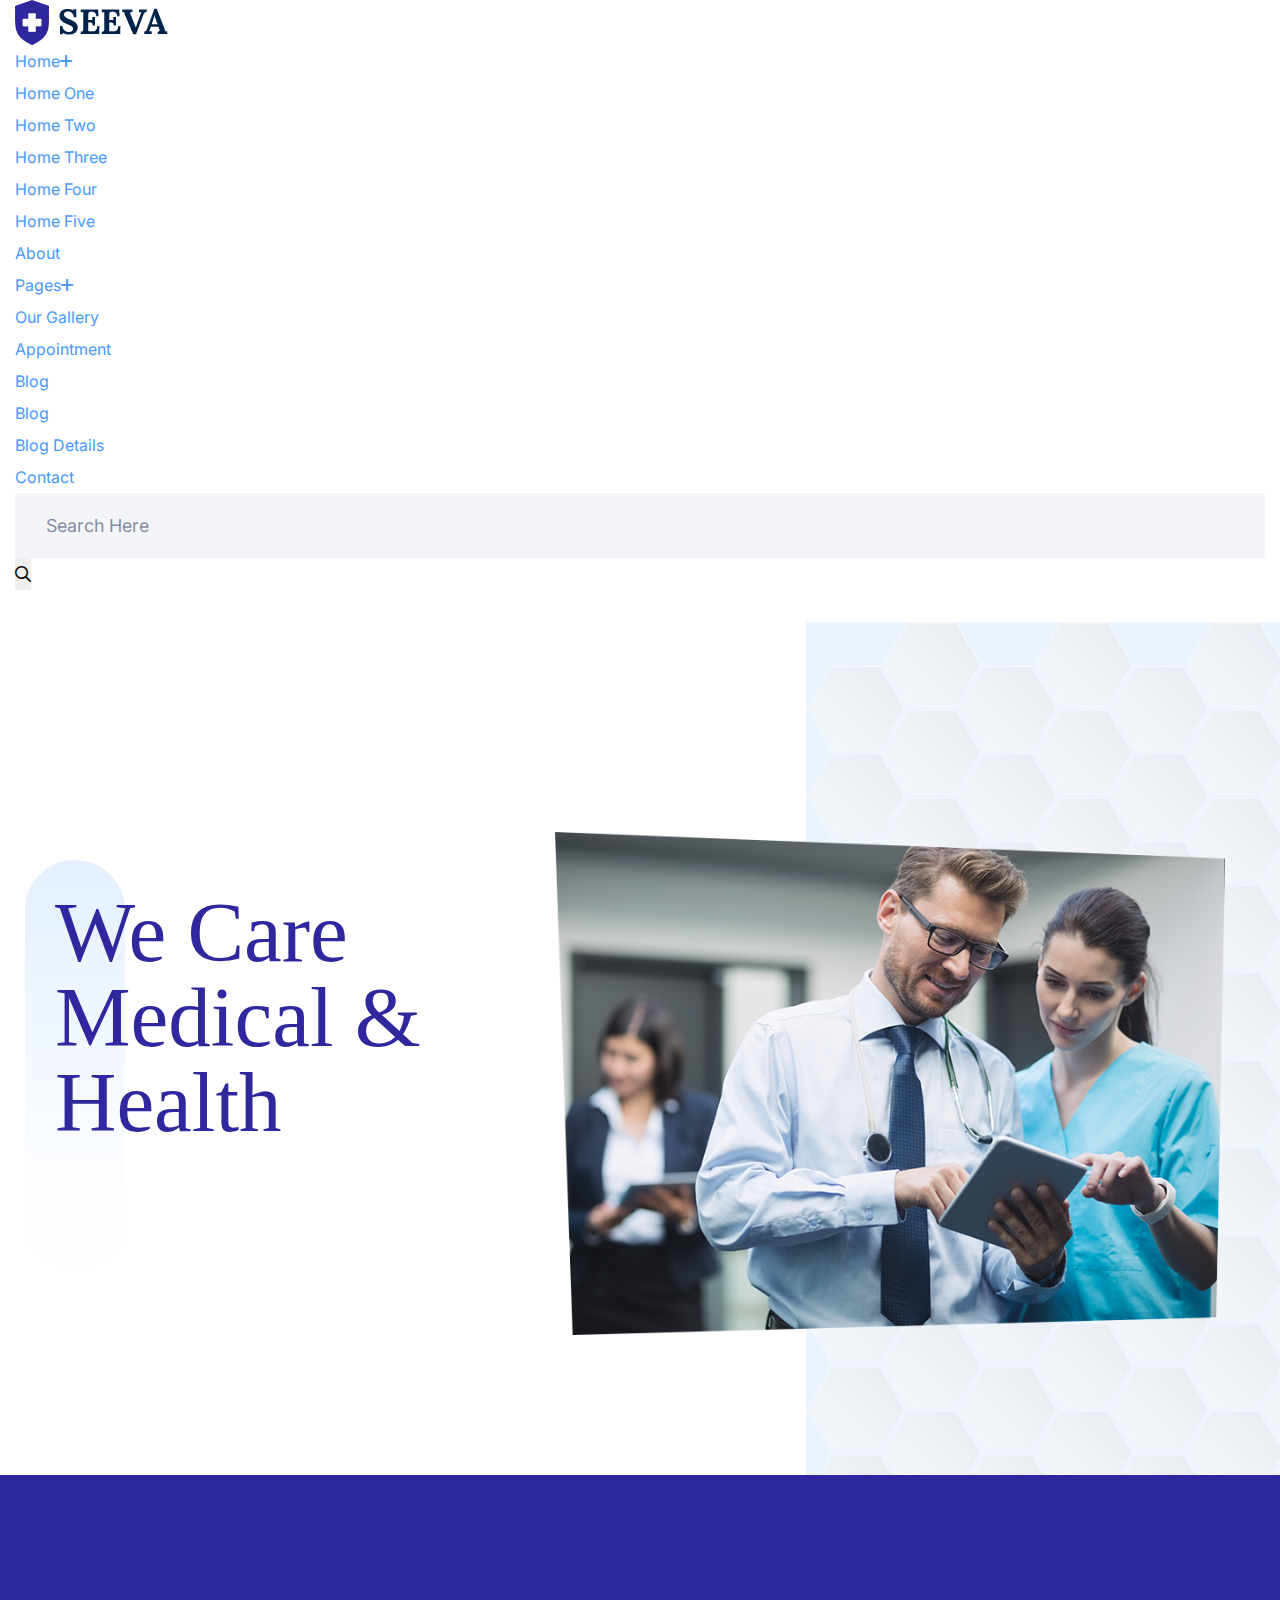
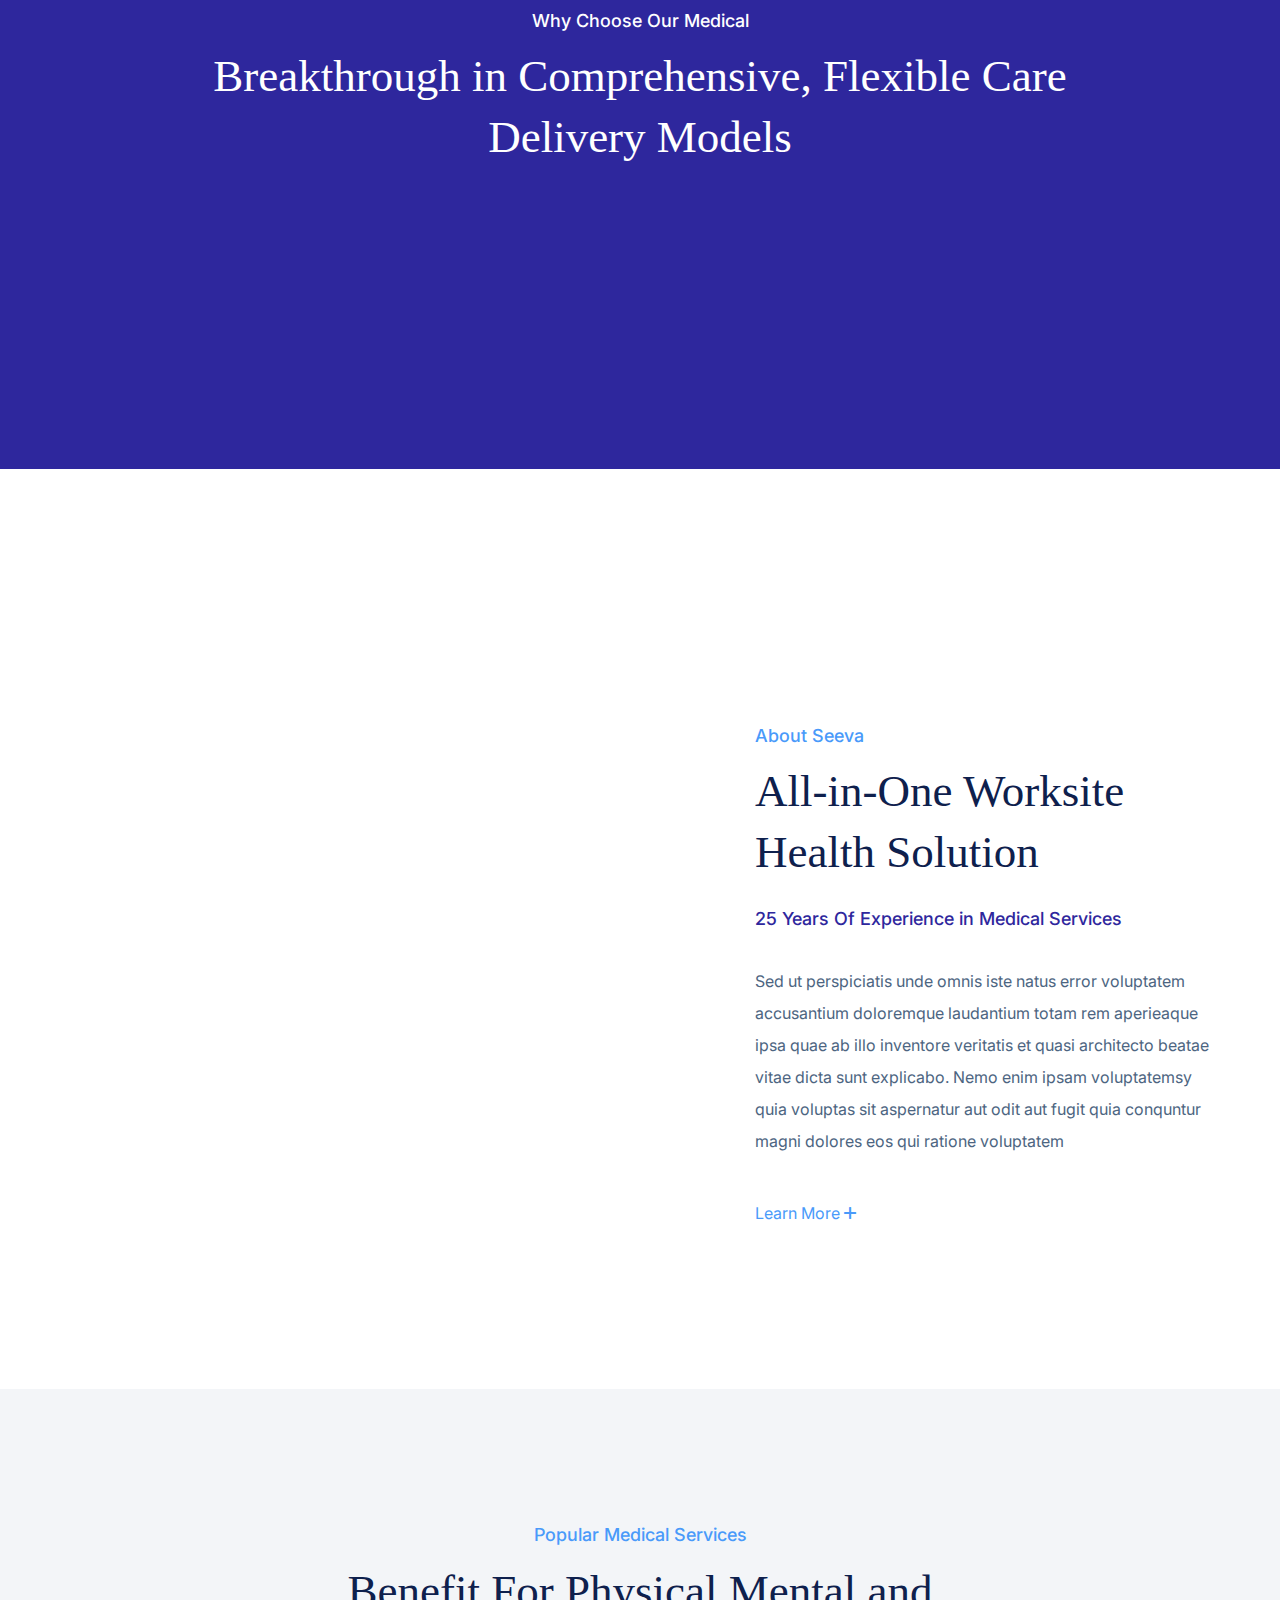
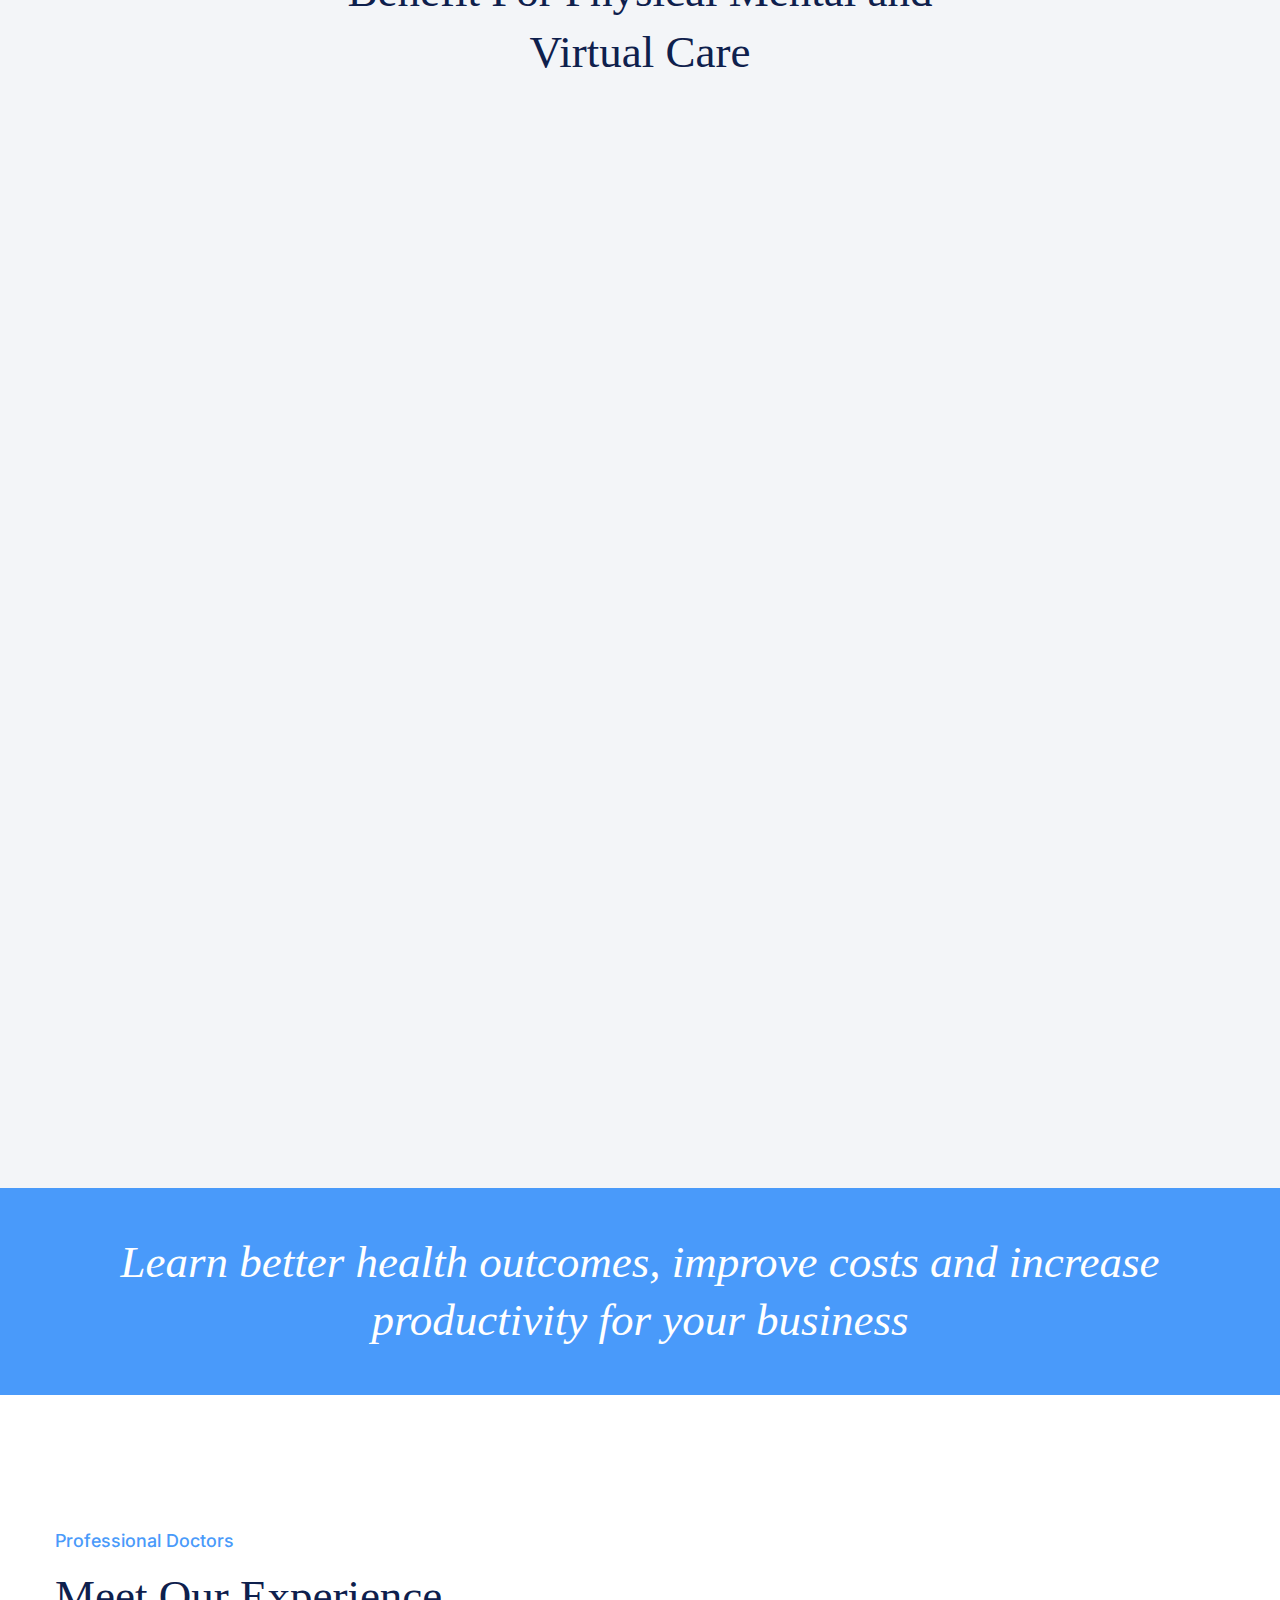
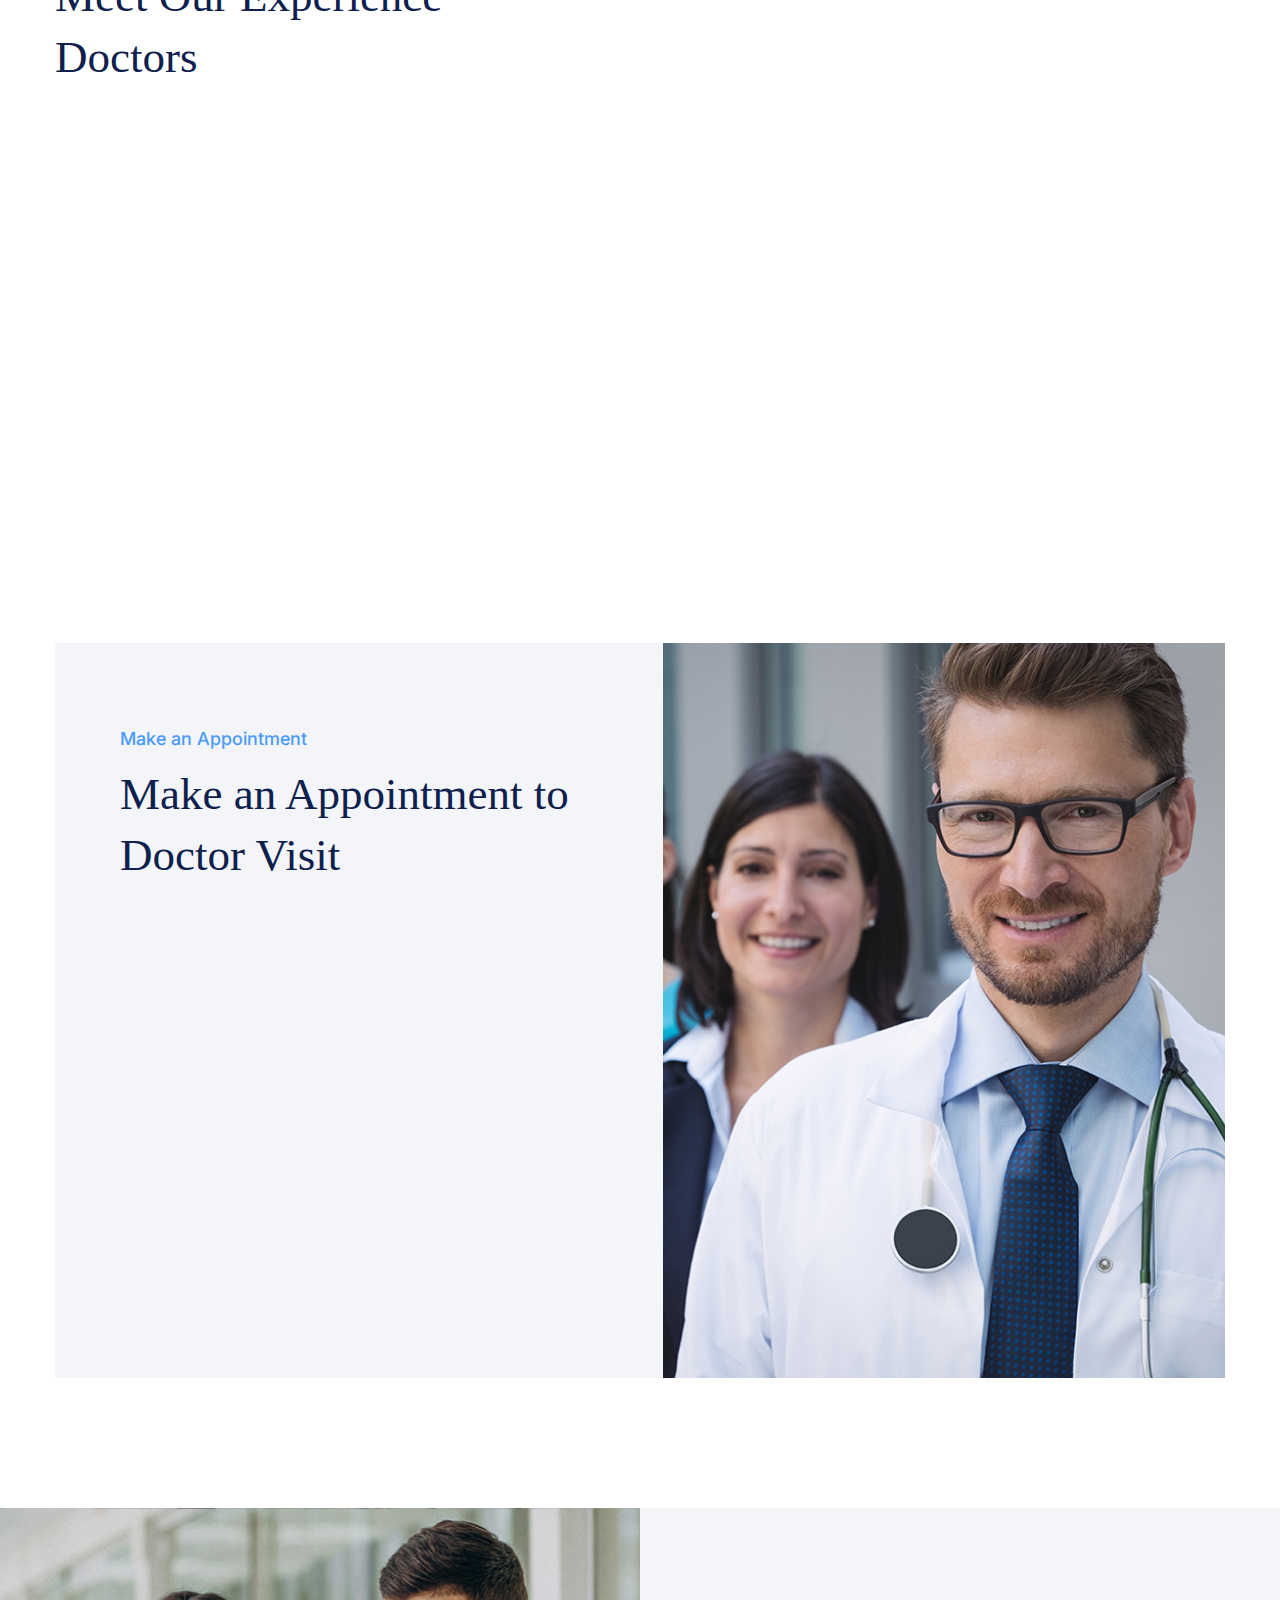
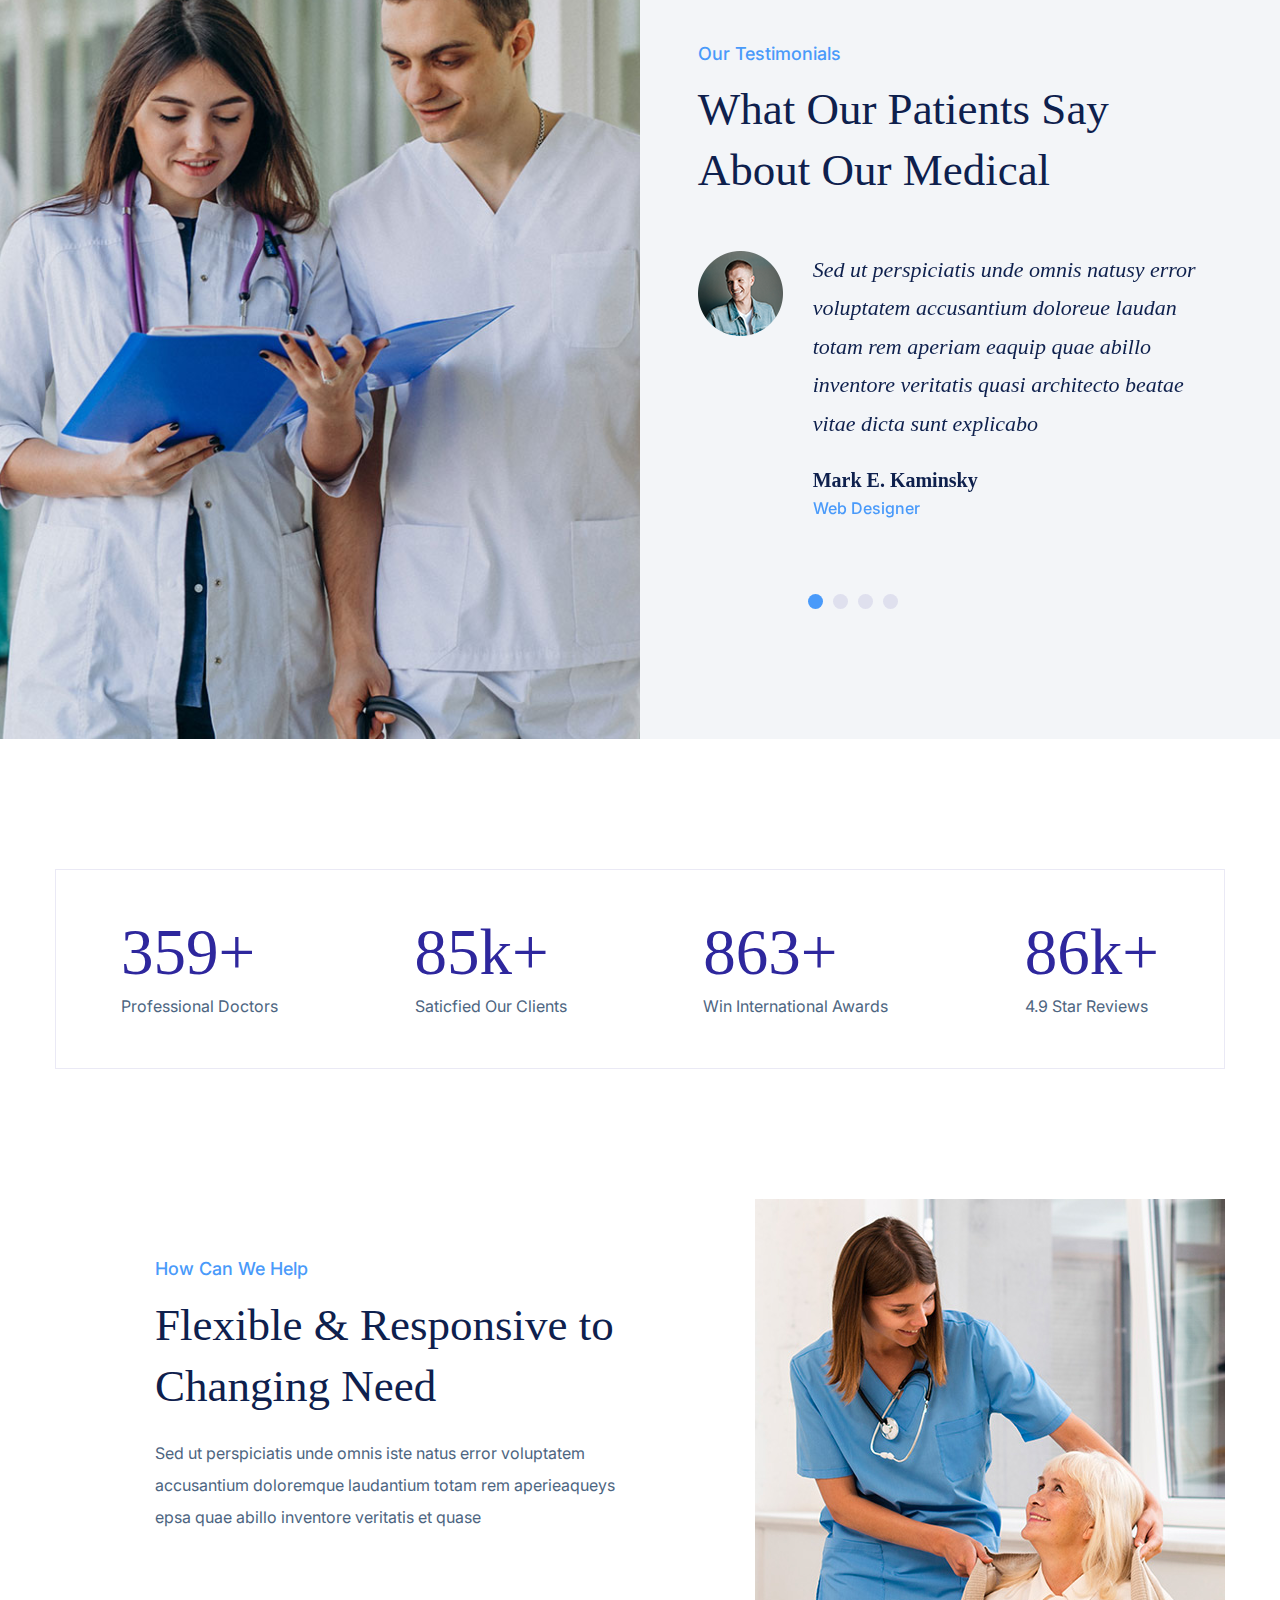
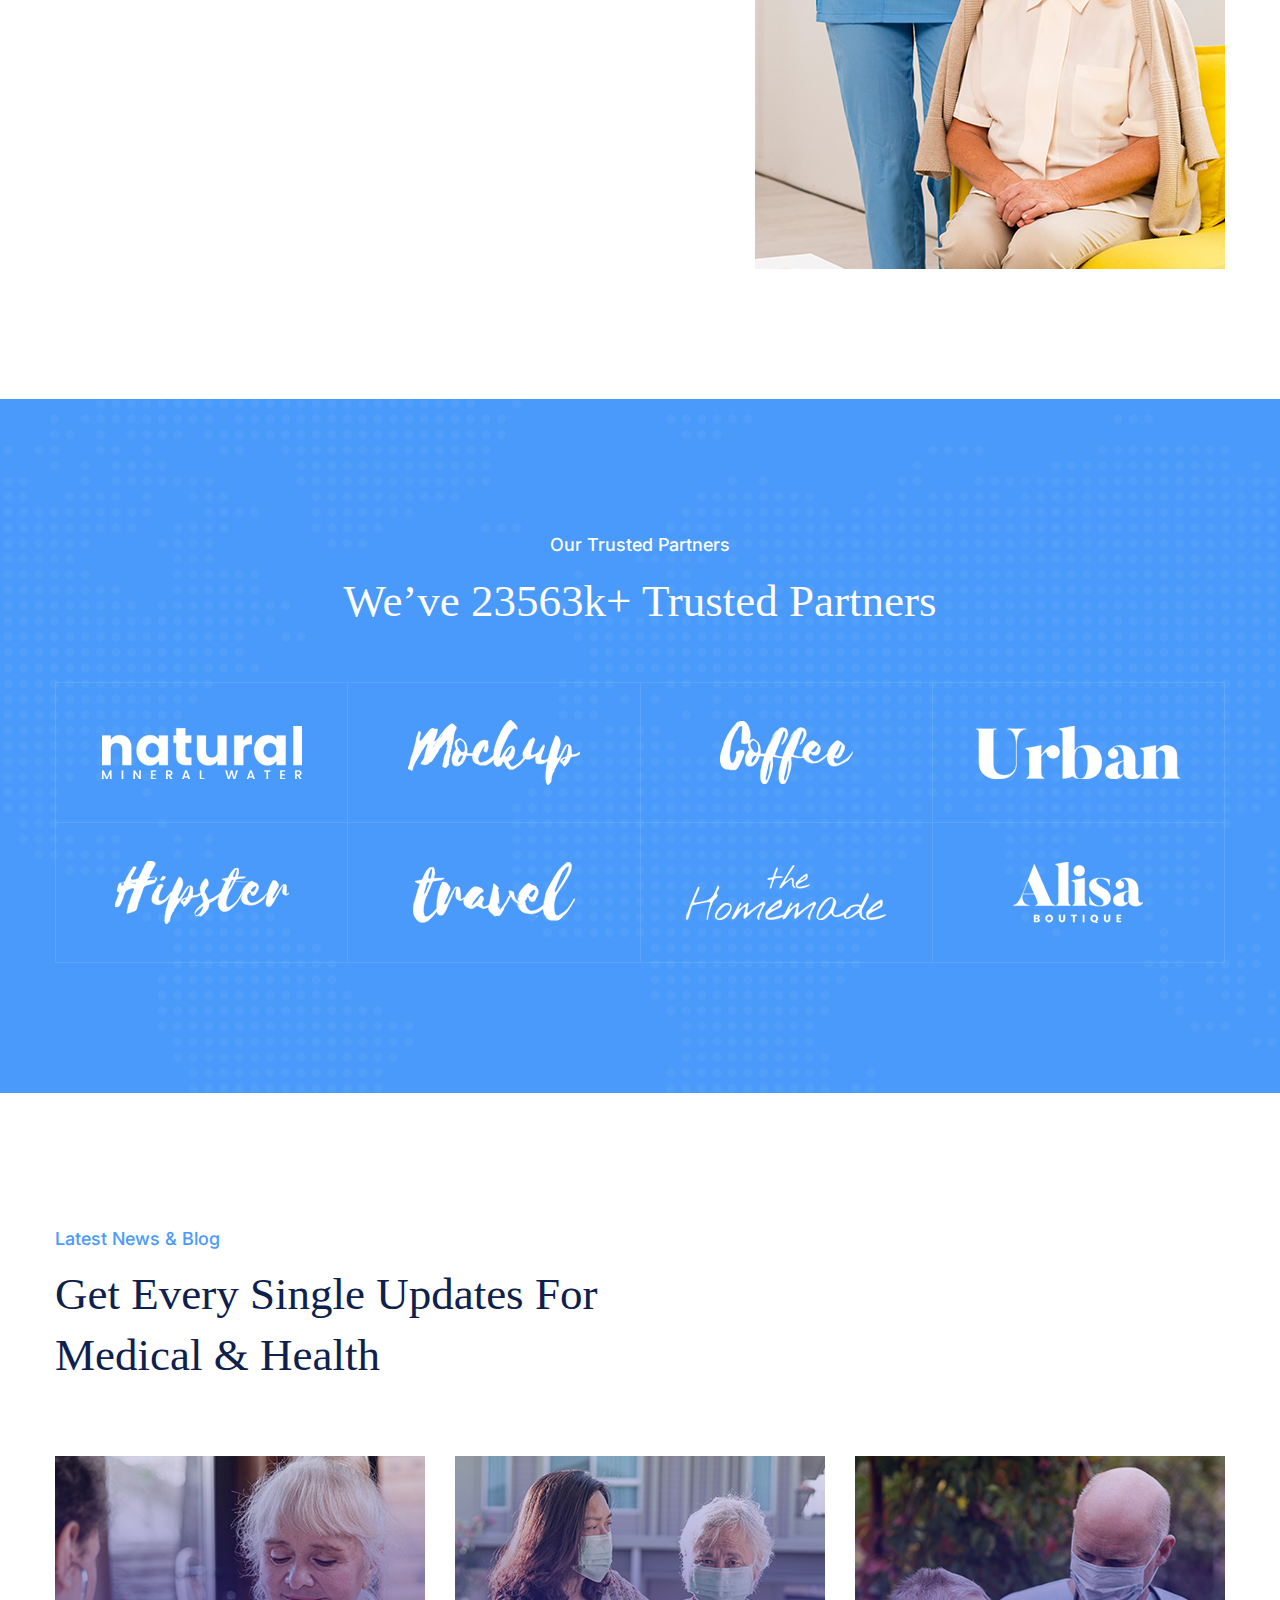
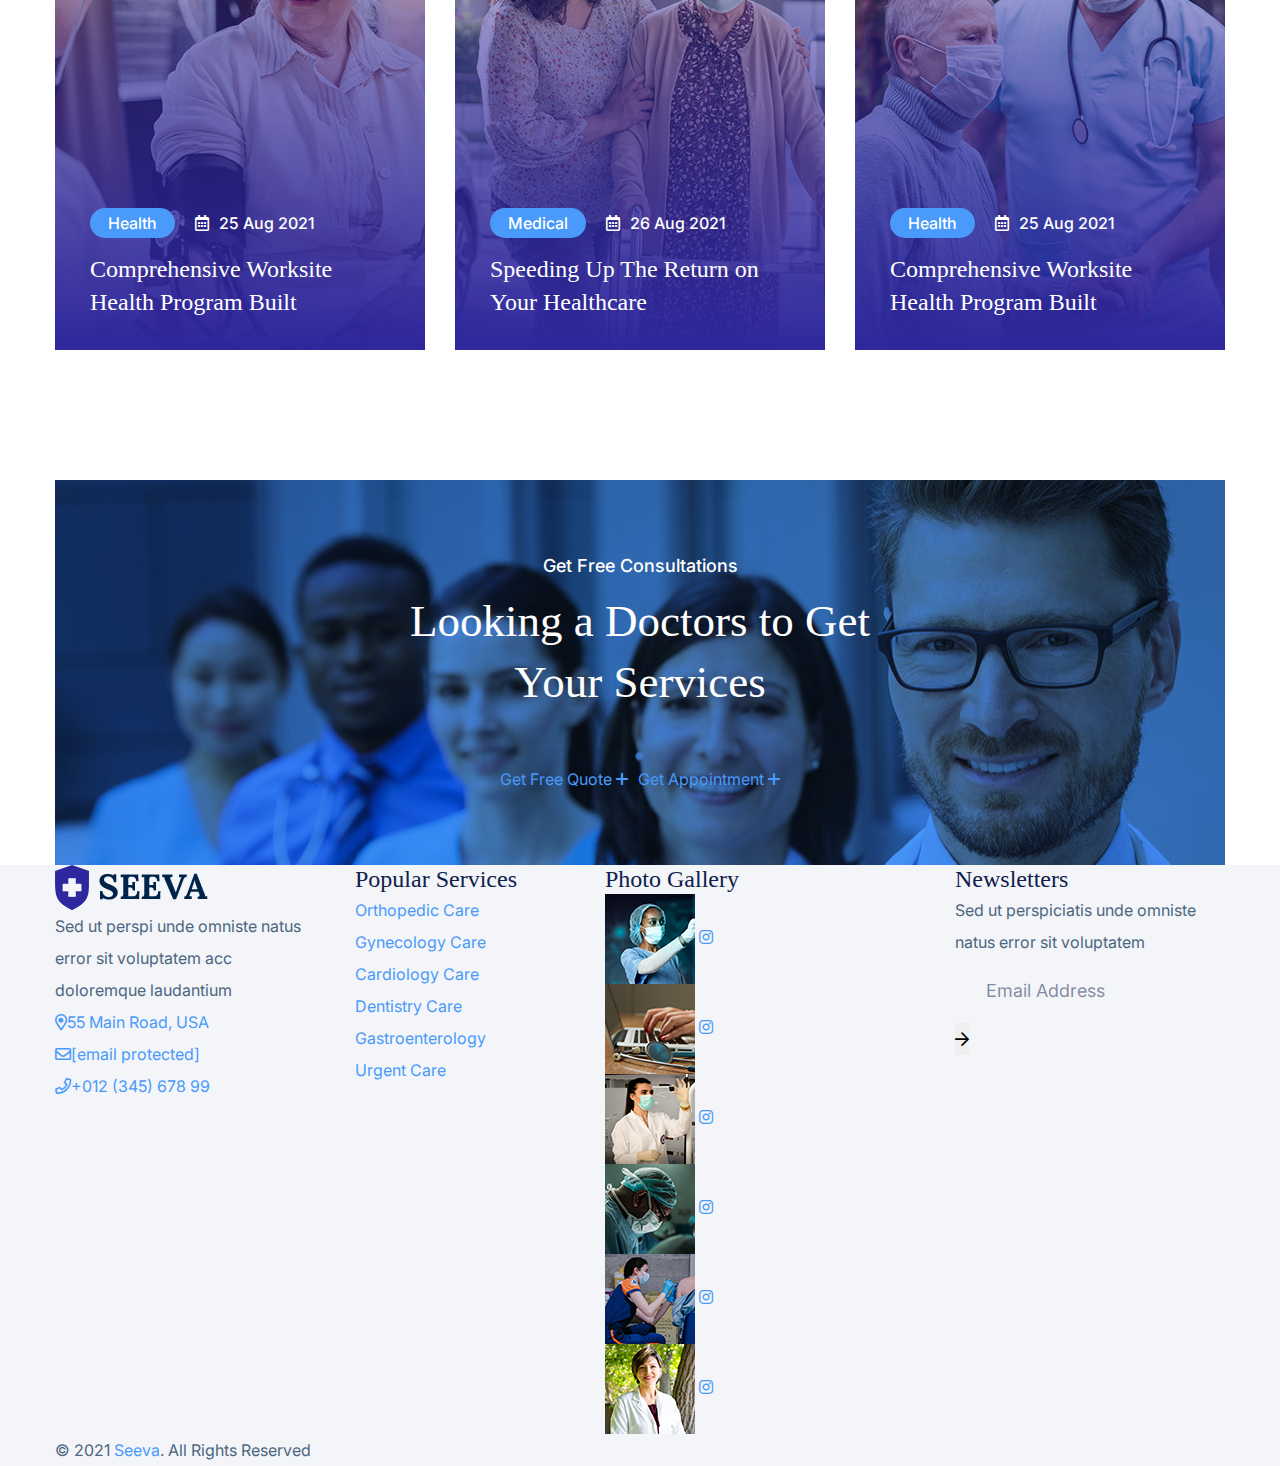
==== commit ea0447ec: "Burhan" ====
--- a/index.html
+++ b/index.html
@@ -1,1080 +1,1003 @@
-
-
-<!DOCTYPE html>
-<html lang="zxx">
-
-
-<!-- Mirrored from demo.webtend.net/html/seeva/index.html by HTTrack Website Copier/3.x [XR&CO'2014], Wed, 10 Aug 2022 13:10:01 GMT -->
-<head>
-    <meta charset="UTF-8">
-    <meta http-equiv="X-UA-Compatible" content="IE=edge">
-    <meta name="viewport" content="width=device-width, initial-scale=1.0">
-    <title>health </title>
-
-    <!--====== Favicon Icon ======-->
-    <link rel="shortcut icon" href="assets/img/favicon.ico" type="img/png" />
-    <!--====== Animate Css ======-->
-    <link rel="stylesheet" href="assets/css/animate.min.css" />
-    <!--====== Bootstrap css ======-->
-    <link rel="stylesheet" href="assets/css/bootstrap.min.css" />
-    <!--====== Slick Slider ======-->
-    <link rel="stylesheet" href="assets/css/slick.min.css" />
-    <!--====== Nice Select ======-->
-    <link rel="stylesheet" href="assets/css/nice-select.min.css" />
-    <!--====== Magnific Popup ======-->
-    <link rel="stylesheet" href="assets/css/magnific-popup.min.css" />
-    <!--====== Font Awesome ======-->
-    <link rel="stylesheet" href="assets/fonts/fontawesome/css/all.min.css" />
-    <!--====== Flaticon ======-->
-    <link rel="stylesheet" href="assets/fonts/flaticon/css/flaticon.css" />
-    <!--====== Main Css ======-->
-    <link rel="stylesheet" href="assets/css/style.css" />
-</head>
-
-<body>
-    <!--====== Start Preloader ======-->
-    <div id="preloader">
-        <div id="loading-center">
-            <div id="object"></div>
-        </div>
-    </div>
-    <!--====== End Preloader ======-->
-
-    <!--====== Start Template Header ======-->
-    <header class="template-header sticky-header header-one absolute-header">
-        <div class="container-fluid container-1400">
-            <div class="header-navigation">
-                <div class="header-left">
-                    <div class="site-logo">
-                        <a href="index.html">
-                            <img src="assets/img/logo.png" alt="Seeva">
-                        </a>
-                    </div>
-                    <nav class="site-menu menu-gap-left d-none d-xl-block">
-                        <ul class="primary-menu">
-                            <li class="active">
-                                <a href="index.html">Home</a>
-                                <ul class="sub-menu">
-                                    <li><a href="index.html">Home One</a></li>
-                                    <li><a href="index-two.html">Home Two</a></li>
-                                    <li><a href="index-three.html">Home Three</a></li>
-                                    <li><a href="index-four.html">Home Four</a></li>
-                                    <li><a href="index-five.html">Home Five</a></li>
-                                </ul>
-                            </li>
-                            <li><a href="about.html">About</a></li>
-                            <li>
-                                <a href="#">Pages</a>
-                                <ul class="sub-menu">
-                                    <li>
-                                        <a href="service.html">Services</a>
-                                        <ul class="sub-menu">
-                                            <li><a href="service.html">Service One</a></li>
-                                            <li><a href="service-two.html">Service Two</a></li>
-                                            <li><a href="service-details.html">Service Details</a></li>
-                                        </ul>
-                                    </li>
-                                    <li><a href="pricing.html">Pricing Plan</a></li>
-                                    <li><a href="faq.html">Help & FAQ</a></li>
-                                    <li><a href="gallery.html">Our Gallery</a></li>
-                                    <li><a href="appointments.html">Appointment</a></li>
-                                </ul>
-                            </li>
-                            <li>
-                                <a href="doctors.html">Doctors</a>
-                                <ul class="sub-menu">
-                                    <li><a href="doctors.html">Doctor</a></li>
-                                    <li><a href="doctor-details.html">Doctor Details</a></li>
-                                </ul>
-                            </li>
-                            <li>
-                                <a href="blog-standard.html">Blog</a>
-                                <ul class="sub-menu">
-                                    <li><a href="blog-standard.html">Blog</a></li>
-                                    <li><a href="blog-details.html">Blog Details</a></li>
-                                </ul>
-                            </li>
-                            <li>
-                                <a href="shop.html">Shop</a>
-                                <ul class="sub-menu">
-                                    <li><a href="shop.html">Shop</a></li>
-                                    <li><a href="product-details.html">Shop Details</a></li>
-                                </ul>
-                            </li>
-                            <li><a href="contact.html">Contact</a></li>
-                        </ul>
-                    </nav>
-                </div>
-                <div class="header-right">
-                    <ul class="extra-icons">
-                        <li class="d-none d-sm-block">
-                            <div class="header-search-area">
-                                <form action="#">
-                                    <input type="search" placeholder="Search Here">
-                                    <button type="submit"><i class="far fa-search"></i></button>
-                                </form>
-                            </div>
-                        </li>
-                        <li class="d-none d-xl-block">
-                            <div class="off-canvas-btn style-two">
-                                <span></span>
-                            </div>
-                        </li>
-                        <li class="d-xl-none">
-                            <a href="#" class="navbar-toggler">
-                                <span></span>
-                                <span></span>
-                                <span></span>
-                            </a>
-                        </li>
-                    </ul>
-                </div>
-            </div>
-        </div>
-
-        <!-- Start Off Canvas -->
-        <div class="slide-panel off-canvas-panel">
-            <div class="panel-overlay"></div>
-            <div class="panel-inner">
-                <div class="canvas-logo">
-                    <img src="assets/img/logo.png" alt="">
-                </div>
-                <div class="about-us">
-                    <h5 class="canvas-widget-title">About Us</h5>
-                    <p>
-                        Sed perspiciatis unde omnis iste natus error voluptatem accusantium doloremque laudantium totam rem aperams eaque ipsa quae abillo.
-                    </p>
-                </div>
-                <div class="contact-us">
-                    <h5 class="canvas-widget-title">Contact Us</h5>
-                    <ul>
-                        <li>
-                            <i class="far fa-map-marker-alt"></i>
-                            354 Oakridge, Camden NJ 08102 - USA
-                        </li>
-                        <li>
-                            <i class="far fa-envelope-open"></i>
-                            <a href="https://demo.webtend.net/cdn-cgi/l/email-protection#3d4e484d4d524f497d4c52515158135e5250"><span class="__cf_email__" data-cfemail="ef9c9a9f9f809d9baf9c8a8a998ec18c8082">[email&#160;protected]</span></a>
-                            <a href="https://demo.webtend.net/cdn-cgi/l/email-protection#dab3b4bcb59aabb5b6b6bff4b9b5b7"><span class="__cf_email__" data-cfemail="2c45424a436c5f49495a4d024f4341">[email&#160;protected]</span></a>
-                        </li>
-                        <li>
-                            <i class="far fa-phone"></i>
-                            <a href="tel:+01234567899">+012 (345) 678 99</a><br>
-                            <a href="tel:+8563214">+8563214</a>
-                        </li>
-                    </ul>
-                </div>
-                <a href="#" class="panel-close">
-                    <i class="fal fa-times"></i>
-                </a>
-            </div>
-        </div>
-        <!-- End Off Canvas -->
-
-        <!-- Start Mobile Panel -->
-        <div class="slide-panel mobile-slide-panel">
-            <div class="panel-overlay"></div>
-            <div class="panel-inner">
-                <div class="panel-logo">
-                    <img src="assets/img/logo.png" alt="">
-                </div>
-                <nav class="mobile-menu">
-                    <ul class="primary-menu">
-                        <li class="active">
-                            <a href="index.html">Home</a>
-                            <ul class="sub-menu">
-                                <li><a href="index.html">Home One</a></li>
-                                <li><a href="index-two.html">Home Two</a></li>
-                                <li><a href="index-three.html">Home Three</a></li>
-                                <li><a href="index-four.html">Home Four</a></li>
-                                <li><a href="index-five.html">Home Five</a></li>
-                            </ul>
-                        </li>
-                        <li><a href="about.html">About</a></li>
-                        <li>
-                            <a href="#">Pages</a>
-                            <ul class="sub-menu">
-                                <li>
-                                    <a href="service.html">Services</a>
-                                    <ul class="sub-menu">
-                                        <li><a href="service.html">Service One</a></li>
-                                        <li><a href="service-two.html">Service Two</a></li>
-                                        <li><a href="service-details.html">Service Details</a></li>
-                                    </ul>
-                                </li>
-                                <li><a href="pricing.html">Pricing Plan</a></li>
-                                <li><a href="faq.html">Help & FAQ</a></li>
-                                <li><a href="gallery.html">Our Gallery</a></li>
-                                <li><a href="appointments.html">Appointment</a></li>
-                            </ul>
-                        </li>
-                        <li>
-                            <a href="doctors.html">Doctors</a>
-                            <ul class="sub-menu">
-                                <li><a href="doctor-details.html">Doctor Details</a></li>
-                            </ul>
-                        </li>
-                        <li>
-                            <a href="blog-standard.html">Blog</a>
-                            <ul class="sub-menu">
-                                <li><a href="blog-details.html">Blog Details</a></li>
-                            </ul>
-                        </li>
-                        <li>
-                            <a href="shop.html">Shop</a>
-                            <ul class="sub-menu">
-                                <li><a href="product-details.html">Shop Details</a></li>
-                            </ul>
-                        </li>
-                        <li><a href="contact.html">Contact</a></li>
-                    </ul>
-                </nav>
-                <a href="#" class="panel-close">
-                    <i class="fal fa-times"></i>
-                </a>
-            </div>
-        </div>
-        <!-- Start Mobile Panel -->
-    </header>
-    <!--====== End Template Header ======-->
-
-    <!--====== Hero Area Start ======-->
-    <section class="hero-area-one">
-        <div class="container">
-            <div class="row align-items-center justify-content-center">
-                <div class="col-lg-5 col-md-8">
-                    <div class="hero-content">
-                        <h1 class="title wow fadeInDown" data-wow-delay="0.3s">We Care Medical &  Health</h1>
-                        <p class="wow fadeInLeft" data-wow-delay="0.4s">Dolor sit amet consectetur adipiscing elitsedes eiusmod tempor incididunt utlabore Lorem</p>
-                        <a href="contact.html" class="template-btn wow fadeInUp" data-wow-delay="0.5s">Make an Appointment <i class="far fa-plus"></i></a>
-                    </div>
-                </div>
-                <div class="col-lg-7">
-                    <div class="hero-img wow fadeInUp" data-wow-delay="0.3s">
-                        <img src="assets/img/hero-img/hero-img.png" alt="Hero">
-                    </div>
-                </div>
-            </div>
-        </div>
-    </section>
-    <!--====== Hero Area End ======-->
-
-    <!--====== Why Choose Section Start ======-->
-    <section class="wcu-section section-gap-top">
-        <div class="container">
-            <div class="row justify-content-center">
-                <div class="col-md-10">
-                    <div class="section-heading heading-white text-center mb-40">
-                        <span class="tagline">Why Choose Our Medical</span>
-                        <h2 class="title">Breakthrough in Comprehensive, Flexible Care Delivery Models</h2>
-                    </div>
-                </div>
-            </div>
-            <div class="row justify-content-center">
-                <div class="col-lg-4 col-md-6 col-sm-9 wow fadeInUp" data-wow-delay="0.3s">
-                    <div class="image-title-box mt-30">
-                        <h4 class="title"><a href="service.html">Optimize Your Health  Care Services</a></h4>
-
-                        <div class="image">
-                            <img src="assets/img/img-title-box/01.jpg" alt="Image">
-                        </div>
-                    </div>
-                </div>
-                <div class="col-lg-4 col-md-6 col-sm-9 wow fadeInUp" data-wow-delay="0.4s">
-                    <div class="image-title-box mt-30">
-                        <h4 class="title"><a href="service.html">Boost Employee Engagement</a></h4>
-
-                        <div class="image">
-                            <img src="assets/img/img-title-box/02.jpg" alt="Image">
-                        </div>
-                    </div>
-                </div>
-                <div class="col-lg-4 col-md-6 col-sm-9 wow fadeInUp" data-wow-delay="0.5s">
-                    <div class="image-title-box mt-30">
-                        <h4 class="title"><a href="service.html">Accelerate Your Return On Investment</a></h4>
-
-                        <div class="image">
-                            <img src="assets/img/img-title-box/03.jpg" alt="Image">
-                        </div>
-                    </div>
-                </div>
-            </div>
-        </div>
-    </section>
-    <!--====== Why Choose Section End ======-->
-
-    <!--====== About Section Start ======-->
-    <section class="about-section section-gap">
-        <div class="container">
-            <div class="row justify-content-lg-between justify-content-center align-items-center">
-                <div class="col-lg-6 col-md-10">
-                    <div class="circle-img mb-md-50">
-                        <div class="row">
-                            <div class="col-6 gallery-left">
-                                <div class="single-img wow fadeInLeft" data-wow-delay="0.3s">
-                                    <img src="assets/img/circle-image-gallery/01.jpg" alt="">
-                                </div>
-                                <div class="single-img wow fadeInRight" data-wow-delay="0.4s">
-                                    <img src="assets/img/circle-image-gallery/04.jpg" alt="">
-                                </div>
-                            </div>
-                            <div class="col-6 gallery-right">
-                                <div class="single-img wow fadeInLeft" data-wow-delay="0.5s">
-                                    <img class="animate-float-bob-y" src="assets/img/circle-image-gallery/03.jpg" alt="">
-                                </div>
-                                <div class="single-img wow fadeInRight" data-wow-delay="0.6s">
-                                    <img src="assets/img/circle-image-gallery/02.jpg" alt="">
-                                </div>
-                            </div>
-                        </div>
-                    </div>
-                </div>
-                <div class="col-xl-5 col-lg-6 col-md-8">
-                    <div class="about-text">
-                        <div class="section-heading mb-35">
-                            <span class="tagline">About Seeva</span>
-                            <h2 class="title">All-in-One Worksite Health Solution</h2>
-
-                            <p>25 Years Of Experience in Medical Services</p>
-                        </div>
-                        <p>
-                            Sed ut perspiciatis unde omnis iste natus error voluptatem accusantium doloremque laudantium totam rem aperieaque ipsa quae ab illo inventore veritatis et quasi architecto beatae vitae dicta sunt explicabo. Nemo enim ipsam voluptatemsy quia voluptas sit aspernatur aut odit aut fugit quia conquntur magni dolores eos qui ratione voluptatem
-                        </p>
-                        <a href="about.html" class="template-btn mt-40">Learn More <i class="far fa-plus"></i></a>
-                    </div>
-                </div>
-            </div>
-        </div>
-    </section>
-    <!--====== About Section End ======-->
-
-    <!--====== Service Section Start ======-->
-    <section class="service-section bg-color-grey section-gap">
-        <div class="container">
-            <div class="row justify-content-center">
-                <div class="col-xl-7 col-lg-8">
-                    <div class="section-heading text-center mb-40">
-                        <span class="tagline">Popular Medical Services</span>
-                        <h2 class="title">Benefit For Physical Mental and Virtual Care</h2>
-                    </div>
-                </div>
-            </div>
-            <div class="row justify-content-center service-loop">
-                <div class="col-lg-4 col-md-6 col-sm-8">
-                    <div class="iconic-box mt-30 wow fadeInUp" data-wow-delay="0.3s">
-                        <div class="icon">
-                            <img src="assets/img/icon/heart.png" alt="Icon">
-                        </div>
-                        <h4 class="title"><a href="service-details.html">Cardiology</a></h4>
-                        <p>
-                            Dolor sit amet consectetur ascing elitsed eiusmod tempor
-                        </p>
-
-                        <div class="box-link-wrap">
-                            <span class="link-icon"><i class="far fa-plus"></i></span>
-                            <a class="box-link" href="service-details.html">Read More <i class="far fa-plus"></i></a>
-                        </div>
-                    </div>
-                </div>
-                <div class="col-lg-4 col-md-6 col-sm-8">
-                    <div class="iconic-box mt-30 wow fadeInUp" data-wow-delay="0.4s">
-                        <div class="icon">
-                            <img src="assets/img/icon/lungs.png" alt="Icon">
-                        </div>
-                        <h4 class="title"><a href="service-details.html">Pulmonary</a></h4>
-                        <p>
-                            Dolor sit amet consectetur ascing elitsed eiusmod tempor
-                        </p>
-
-                        <div class="box-link-wrap">
-                            <span class="link-icon"><i class="far fa-plus"></i></span>
-                            <a class="box-link" href="service-details.html">Read More <i class="far fa-plus"></i></a>
-                        </div>
-                    </div>
-                </div>
-                <div class="col-lg-4 col-md-6 col-sm-8">
-                    <div class="iconic-box mt-30 wow fadeInUp" data-wow-delay="0.5s">
-                        <div class="icon">
-                            <img src="assets/img/icon/brain.png" alt="Icon">
-                        </div>
-                        <h4 class="title"><a href="service-details.html">Neurology</a></h4>
-                        <p>
-                            Dolor sit amet consectetur ascing elitsed eiusmod tempor
-                        </p>
-
-                        <div class="box-link-wrap">
-                            <span class="link-icon"><i class="far fa-plus"></i></span>
-                            <a class="box-link" href="service-details.html">Read More <i class="far fa-plus"></i></a>
-                        </div>
-                    </div>
-                </div>
-                <div class="col-lg-4 col-md-6 col-sm-8">
-                    <div class="iconic-box mt-30 wow fadeInUp" data-wow-delay="0.6s">
-                        <div class="icon">
-                            <img src="assets/img/icon/stomach.png" alt="Icon">
-                        </div>
-                        <h4 class="title"><a href="service-details.html">Gastroenterology</a></h4>
-                        <p>
-                            Dolor sit amet consectetur ascing elitsed eiusmod tempor
-                        </p>
-
-                        <div class="box-link-wrap">
-                            <span class="link-icon"><i class="far fa-plus"></i></span>
-                            <a class="box-link" href="service-details.html">Read More <i class="far fa-plus"></i></a>
-                        </div>
-                    </div>
-                </div>
-                <div class="col-lg-4 col-md-6 col-sm-8">
-                    <div class="iconic-box mt-30 wow fadeInUp" data-wow-delay="0.7s">
-                        <div class="icon">
-                            <img src="assets/img/icon/virus.png" alt="Icon">
-                        </div>
-                        <h4 class="title"><a href="service-details.html">Covid - 19</a></h4>
-                        <p>
-                            Dolor sit amet consectetur ascing elitsed eiusmod tempor
-                        </p>
-
-                        <div class="box-link-wrap">
-                            <span class="link-icon"><i class="far fa-plus"></i></span>
-                            <a class="box-link" href="service-details.html">Read More <i class="far fa-plus"></i></a>
-                        </div>
-                    </div>
-                </div>
-                <div class="col-lg-4 col-md-6 col-sm-8">
-                    <div class="iconic-box mt-30 wow fadeInUp" data-wow-delay="0.8s">
-                        <div class="icon">
-                            <img src="assets/img/icon/bronchus.png" alt="Icon">
-                        </div>
-                        <h4 class="title"><a href="service-details.html">Orthopedics</a></h4>
-                        <p>
-                            Dolor sit amet consectetur ascing elitsed eiusmod tempor
-                        </p>
-
-                        <div class="box-link-wrap">
-                            <span class="link-icon"><i class="far fa-plus"></i></span>
-                            <a class="box-link" href="service-details.html">Read More <i class="far fa-plus"></i></a>
-                        </div>
-                    </div>
-                </div>
-            </div>
-        </div>
-    </section>
-    <!--====== Service Section End ======-->
-
-    <!--====== Big Tagline Start ======-->
-    <section class="big-tagline">
-        <div class="container-fluid">
-            <h2 class="tagline">Learn better health outcomes, improve costs and increase productivity for your business</h2>
-        </div>
-    </section>
-    <!--====== Big Tagline End ======-->
-
-    <!--====== Doctor Section Start ======-->
-    <section class="doctors-section section-gap">
-        <div class="container">
-            <div class="row justify-content-between align-items-center mb-40">
-                <div class="col-lg-5 col-md-6">
-                    <div class="section-heading">
-                        <span class="tagline">Professional Doctors</span>
-                        <h2 class="title">Meet Our Experience  Doctors</h2>
-                    </div>
-                </div>
-                <div class="col-auto">
-                    <a href="doctors.html" class="template-btn template-btn-primary mt-sm-30 wow fadeInRight" data-wow-delay="0.3s">
-                        Make An Appointment <i class="far fa-plus"></i>
-                    </a>
-                </div>
-            </div>
-            <div class="row doctors-loop justify-content-center">
-                <div class="col-lg-3 col-md-6">
-                    <div class="doctor-box-one bordered-style mt-30 wow fadeInUp" data-wow-delay="0.3s">
-                        <div class="doctor-photo">
-                            <img src="assets/img/doctors/10.jpg" alt="Image">
-                        </div>
-                        <div class="doctor-information">
-                            <h5 class="name">
-                                <a href="doctor-details.html">Lee S. Williamson</a>
-                            </h5>
-                            <span class="specialty">Cardiology</span>
-                            <ul class="social-links">
-                                <li><a href="#"><i class="fab fa-facebook-f"></i></a></li>
-                                <li><a href="#"><i class="fab fa-twitter"></i></a></li>
-                                <li><a href="#"><i class="fab fa-youtube"></i></a></li>
-                                <li><a href="#"><i class="fab fa-linkedin"></i></a></li>
-                            </ul>
-                        </div>
-                    </div>
-                </div>
-                <div class="col-lg-3 col-md-6">
-                    <div class="doctor-box-one bordered-style mt-30 wow fadeInUp" data-wow-delay="0.4s">
-                        <div class="doctor-photo">
-                            <img src="assets/img/doctors/11.jpg" alt="Image">
-                        </div>
-                        <div class="doctor-information">
-                            <h5 class="name">
-                                <a href="doctor-details.html">Greg S. Grinstead</a>
-                            </h5>
-                            <span class="specialty">Neurology</span>
-                            <ul class="social-links">
-                                <li><a href="#"><i class="fab fa-facebook-f"></i></a></li>
-                                <li><a href="#"><i class="fab fa-twitter"></i></a></li>
-                                <li><a href="#"><i class="fab fa-youtube"></i></a></li>
-                                <li><a href="#"><i class="fab fa-linkedin"></i></a></li>
-                            </ul>
-                        </div>
-                    </div>
-                </div>
-                <div class="col-lg-3 col-md-6">
-                    <div class="doctor-box-one bordered-style mt-30 wow fadeInUp" data-wow-delay="0.5s">
-                        <div class="doctor-photo">
-                            <img src="assets/img/doctors/12.jpg" alt="Image">
-                        </div>
-                        <div class="doctor-information">
-                            <h5 class="name">
-                                <a href="doctor-details.html">Roger K. Jackson</a>
-                            </h5>
-                            <span class="specialty">Orthopedics</span>
-                            <ul class="social-links">
-                                <li><a href="#"><i class="fab fa-facebook-f"></i></a></li>
-                                <li><a href="#"><i class="fab fa-twitter"></i></a></li>
-                                <li><a href="#"><i class="fab fa-youtube"></i></a></li>
-                                <li><a href="#"><i class="fab fa-linkedin"></i></a></li>
-                            </ul>
-                        </div>
-                    </div>
-                </div>
-                <div class="col-lg-3 col-md-6">
-                    <div class="doctor-box-one bordered-style mt-30 wow fadeInUp" data-wow-delay="0.6s">
-                        <div class="doctor-photo">
-                            <img src="assets/img/doctors/13.jpg" alt="Image">
-                        </div>
-                        <div class="doctor-information">
-                            <h5 class="name">
-                                <a href="doctor-details.html">Raymudo M. Drake</a>
-                            </h5>
-                            <span class="specialty">Covid - 19</span>
-                            <ul class="social-links">
-                                <li><a href="#"><i class="fab fa-facebook-f"></i></a></li>
-                                <li><a href="#"><i class="fab fa-twitter"></i></a></li>
-                                <li><a href="#"><i class="fab fa-youtube"></i></a></li>
-                                <li><a href="#"><i class="fab fa-linkedin"></i></a></li>
-                            </ul>
-                        </div>
-                    </div>
-                </div>
-            </div>
-        </div>
-    </section>
-    <!--====== Doctor Section End ======-->
-
-    <!--====== Appointment Section Start ======-->
-    <section class="appointment-section section-gap-bottom">
-        <div class="container">
-            <div class="appointment-form-two">
-                <div class="form-wrap">
-                    <div class="section-heading mb-40">
-                        <span class="tagline">Make an Appointment</span>
-                        <h2 class="title">Make an Appointment to Doctor Visit</h2>
-                    </div>
-                    <form action="#">
-                        <div class="row">
-                            <div class="col-12">
-                                <div class="input-field wow fadeInLeft" data-wow-delay="0.3s">
-                                    <input type="text" placeholder="Your Full Name">
-                                </div>
-                            </div>
-                            <div class="col-12">
-                                <div class="input-field wow fadeInLeft" data-wow-delay="0.4s">
-                                    <select>
-                                        <option value="1" selected disabled>Services Category</option>
-                                        <option value="2">Service One</option>
-                                        <option value="3">Service Two</option>
-                                        <option value="4">Service Three</option>
-                                        <option value="5">Service Four</option>
-                                    </select>
-                                </div>
-                            </div>
-                            <div class="col-12">
-                                <div class="input-field wow fadeInLeft" data-wow-delay="0.5s">
-                                    <select>
-                                        <option value="1" selected disabled>Choose Doctors</option>
-                                        <option value="2">Doctor One</option>
-                                        <option value="3">Doctor Two</option>
-                                        <option value="4">Doctor Three</option>
-                                        <option value="5">Doctor Four</option>
-                                    </select>
-                                </div>
-                            </div>
-                            <div class="col-12">
-                                <div class="input-field wow fadeInLeft" data-wow-delay="0.6s">
-                                    <input type="date">
-                                </div>
-                            </div>
-                            <div class="col-12">
-                                <div class="input-field wow fadeInLeft" data-wow-delay="0.7s">
-                                    <button type="submit" class="template-btn">
-                                        Make an Appointment <i class="far fa-plus"></i>
-                                    </button>
-                                </div>
-                            </div>
-                        </div>
-                    </form>
-                </div>
-                <div class="appointment-image" style="background-image: url(assets/img/appointment/07.jpg);">
-                </div>
-            </div>
-        </div>
-    </section>
-    <!--====== Appointment Section End ======-->
-
-    <!--====== Testimonials Section Start ======-->
-    <section class="testimonial-section bg-color-grey section-have-half-bg">
-        <div class="container-fluid">
-            <div class="row justify-content-end">
-                <div class="col-lg-6">
-                    <div class="testimonial-one-wrap">
-                        <div class="section-heading mb-50">
-                            <span class="tagline">Our Testimonials</span>
-                            <h2 class="title">What Our Patients Say About Our Medical</h2>
-                        </div>
-                        <div class="testimonial-slider-one">
-                            <div class="single-testimonial-slider">
-                                <div class="testimonial-inner">
-                                    <div class="avatar">
-                                        <img src="assets/img/testimonial/01.png" alt="Avatar">
-                                    </div>
-                                    <div class="content-wrap">
-                                        <p class="testimonial-desc">
-                                            Sed ut perspiciatis unde omnis natusy error voluptatem accusantium doloreue laudan totam rem aperiam eaquip quae abillo inventore veritatis quasi architecto beatae vitae dicta sunt explicabo
-                                        </p>
-                                        <div class="author-info">
-                                            <h5 class="name">Mark E. Kaminsky</h5>
-                                            <span class="title">Web Designer</span>
-                                        </div>
-                                    </div>
-                                </div>
-                            </div>
-                            <div class="single-testimonial-slider">
-                                <div class="testimonial-inner">
-                                    <div class="avatar">
-                                        <img src="assets/img/testimonial/01.png" alt="Avatar">
-                                    </div>
-                                    <div class="content-wrap">
-                                        <p class="testimonial-desc">
-                                            Sed ut perspiciatis unde omnis natusy error voluptatem accusantium doloreue laudan totam rem aperiam eaquip quae abillo inventore veritatis quasi architecto beatae vitae dicta sunt explicabo
-                                        </p>
-                                        <div class="author-info">
-                                            <h5 class="name">Mark E. Kaminsky</h5>
-                                            <span class="title">Web Designer</span>
-                                        </div>
-                                    </div>
-                                </div>
-                            </div>
-                            <div class="single-testimonial-slider">
-                                <div class="testimonial-inner">
-                                    <div class="avatar">
-                                        <img src="assets/img/testimonial/01.png" alt="Avatar">
-                                    </div>
-                                    <div class="content-wrap">
-                                        <p class="testimonial-desc">
-                                            Sed ut perspiciatis unde omnis natusy error voluptatem accusantium doloreue laudan totam rem aperiam eaquip quae abillo inventore veritatis quasi architecto beatae vitae dicta sunt explicabo
-                                        </p>
-                                        <div class="author-info">
-                                            <h5 class="name">Mark E. Kaminsky</h5>
-                                            <span class="title">Web Designer</span>
-                                        </div>
-                                    </div>
-                                </div>
-                            </div>
-                            <div class="single-testimonial-slider">
-                                <div class="testimonial-inner">
-                                    <div class="avatar">
-                                        <img src="assets/img/testimonial/01.png" alt="Avatar">
-                                    </div>
-                                    <div class="content-wrap">
-                                        <p class="testimonial-desc">
-                                            Sed ut perspiciatis unde omnis natusy error voluptatem accusantium doloreue laudan totam rem aperiam eaquip quae abillo inventore veritatis quasi architecto beatae vitae dicta sunt explicabo
-                                        </p>
-                                        <div class="author-info">
-                                            <h5 class="name">Mark E. Kaminsky</h5>
-                                            <span class="title">Web Designer</span>
-                                        </div>
-                                    </div>
-                                </div>
-                            </div>
-                        </div>
-                    </div>
-                </div>
-            </div>
-        </div>
-        <div class="section-half-bg" style="background-image: url(assets/img/section-bg/half-bg-img-01.jpg);"></div>
-    </section>
-    <!--====== Testimonials Section End ======-->
-
-    <!--====== Counter Section Start ======-->
-    <section class="counter-section section-gap">
-        <div class="container">
-            <div class="counter-inner">
-                <div class="row justify-content-between">
-                    <div class="col-lg-auto col-md-5 col-sm-6">
-                        <div class="counter-item">
-                            <div class="counter-wrap">
-                                <span class="counter">359</span>
-                                <span class="suffix">+</span>
-                            </div>
-                            <h6 class="title">Professional Doctors</h6>
-                        </div>
-                    </div>
-                    <div class="col-lg-auto col-md-5 col-sm-6">
-                        <div class="counter-item">
-                            <div class="counter-wrap">
-                                <span class="counter">85</span>
-                                <span class="suffix">k+</span>
-                            </div>
-                            <h6 class="title">Saticfied Our Clients</h6>
-                        </div>
-                    </div>
-                    <div class="col-lg-auto col-md-5 col-sm-6">
-                        <div class="counter-item">
-                            <div class="counter-wrap">
-                                <span class="counter">863</span>
-                                <span class="suffix">+</span>
-                            </div>
-                            <h6 class="title">Win International Awards</h6>
-                        </div>
-                    </div>
-                    <div class="col-lg-auto col-md-5 col-sm-6">
-                        <div class="counter-item">
-                            <div class="counter-wrap">
-                                <span class="counter">86</span>
-                                <span class="suffix">k+</span>
-                            </div>
-                            <h6 class="title">4.9 Star Reviews</h6>
-                        </div>
-                    </div>
-                </div>
-            </div>
-        </div>
-    </section>
-    <!--====== Counter Section End ======-->
-
-    <!--====== Help Section Start ======-->
-    <section class="help-section section-gap-bottom">
-        <div class="container">
-            <div class="row justify-content-center justify-content-lg-end align-items-center">
-                <div class="col-xl-5 col-lg-6 col-md-8">
-                    <div class="help-text-wrapper">
-                        <div class="section-heading mb-20">
-                            <span class="tagline">How Can We Help</span>
-                            <h2 class="title">Flexible & Responsive to Changing Need</h2>
-                        </div>
-                        <p>
-                            Sed ut perspiciatis unde omnis iste natus error voluptatem accusantium doloremque laudantium totam rem aperieaqueys epsa quae abillo inventore veritatis et quase
-                        </p>
-                        <ul class="check-list mt-35 pr-xl-4">
-                            <li class="wow fadeInUp" data-wow-delay="0.3s">
-                                25-30% estimated savings in implementation when using Mobile Health Clinics
-                            </li>
-                            <li class="wow fadeInUp" data-wow-delay="0.4s">
-                                Activate Mobile Health Clinics in just weeks
-                            </li>
-                            <li class="wow fadeInUp" data-wow-delay="0.5s">
-                                Flexible, on-demand access to care services
-                            </li>
-                            <li class="wow fadeInUp" data-wow-delay="0.6s">
-                                Supports referrals to provider networks and care management programs
-                            </li>
-                        </ul>
-                    </div>
-                </div>
-                <div class="col-lg-6">
-                    <div class="help-img text-center text-lg-right mt-md-50">
-                        <img src="assets/img/section-img/help-section-img.jpg" alt="Image">
-                    </div>
-                </div>
-            </div>
-        </div>
-    </section>
-    <!--====== Help Section End ======-->
-
-    <!--====== Partners Section Start ======-->
-    <section class="partner-section section-gap bg-color-secondary section-map-overly">
-        <div class="container">
-            <div class="section-heading heading-white text-center mb-50">
-                <span class="span tagline">Our Trusted Partners</span>
-                <h2 class="title">We’ve 23563k+ Trusted Partners</h2>
-            </div>
-            <div class="partner-logo-grid grid-border-white">
-                <div class="single-partner">
-                    <a href="#">
-                        <img src="assets/img/partner-logos/01.png" alt="Partner">
-                    </a>
-                </div>
-                <div class="single-partner">
-                    <a href="#">
-                        <img src="assets/img/partner-logos/02.png" alt="Partner">
-                    </a>
-                </div>
-                <div class="single-partner">
-                    <a href="#">
-                        <img src="assets/img/partner-logos/03.png" alt="Partner">
-                    </a>
-                </div>
-                <div class="single-partner">
-                    <a href="#">
-                        <img src="assets/img/partner-logos/04.png" alt="Partner">
-                    </a>
-                </div>
-                <div class="single-partner">
-                    <a href="#">
-                        <img src="assets/img/partner-logos/05.png" alt="Partner">
-                    </a>
-                </div>
-                <div class="single-partner">
-                    <a href="#">
-                        <img src="assets/img/partner-logos/06.png" alt="Partner">
-                    </a>
-                </div>
-                <div class="single-partner">
-                    <a href="#">
-                        <img src="assets/img/partner-logos/07.png" alt="Partner">
-                    </a>
-                </div>
-                <div class="single-partner">
-                    <a href="#">
-                        <img src="assets/img/partner-logos/08.png" alt="Partner">
-                    </a>
-                </div>
-            </div>
-        </div>
-    </section>
-    <!--====== Partners Section End ======-->
-
-    <!--====== Latest Blog Start ======-->
-    <section class="latest-blog-section section-gap">
-        <div class="container">
-            <div class="row">
-                <div class="col-lg-6 col-md-8">
-                    <div class="section-heading mb-40">
-                        <span class="tagline">Latest News & Blog</span>
-                        <h2 class="title">Get Every Single Updates For Medical & Health</h2>
-                    </div>
-                </div>
-            </div>
-            <div class="row justify-content-center latest-blog-loop">
-                <div class="col-lg-4 col-md-6 col-sm-10">
-                    <div class="latest-blog-one mt-30">
-                        <div class="blog-thumb">
-                            <img src="assets/img/latest-blog/01.jpg" alt="Thumb">
-                        </div>
-                        <div class="blog-content">
-                            <div class="blog-meta">
-                                <a href="#" class="blog-category">Health</a>
-                                <a href="#" class="blog-date"><i class="far fa-calendar-alt"></i> 25 Aug 2021</a>
-                            </div>
-                            <h4 class="blog-title">
-                                <a href="blog-details.html">Comprehensive Worksite Health Program Built</a>
-                            </h4>
-                            <div class="btn-area">
-                                <a href="blog-details.html" class="read-more-btn">
-                                    Read More <i class="far fa-plus"></i>
-                                </a>
-                            </div>
-                        </div>
-                    </div>
-                </div>
-                <div class="col-lg-4 col-md-6 col-sm-10">
-                    <div class="latest-blog-one mt-30">
-                        <div class="blog-thumb">
-                            <img src="assets/img/latest-blog/02.jpg" alt="Thumb">
-                        </div>
-                        <div class="blog-content">
-                            <div class="blog-meta">
-                                <a href="#" class="blog-category">Medical</a>
-                                <a href="#" class="blog-date"><i class="far fa-calendar-alt"></i> 26 Aug 2021</a>
-                            </div>
-                            <h4 class="blog-title">
-                                <a href="blog-details.html">Speeding Up The Return on Your Healthcare</a>
-                            </h4>
-                            <div class="btn-area">
-                                <a href="blog-details.html" class="read-more-btn">
-                                    Read More <i class="far fa-plus"></i>
-                                </a>
-                            </div>
-                        </div>
-                    </div>
-                </div>
-                <div class="col-lg-4 col-md-6 col-sm-10">
-                    <div class="latest-blog-one mt-30">
-                        <div class="blog-thumb">
-                            <img src="assets/img/latest-blog/03.jpg" alt="Thumb">
-                        </div>
-                        <div class="blog-content">
-                            <div class="blog-meta">
-                                <a href="#" class="blog-category">Health</a>
-                                <a href="#" class="blog-date"><i class="far fa-calendar-alt"></i> 25 Aug 2021</a>
-                            </div>
-                            <h4 class="blog-title">
-                                <a href="blog-details.html">Comprehensive Worksite Health Program Built</a>
-                            </h4>
-                            <div class="btn-area">
-                                <a href="blog-details.html" class="read-more-btn">
-                                    Read More <i class="far fa-plus"></i>
-                                </a>
-                            </div>
-                        </div>
-                    </div>
-                </div>
-            </div>
-        </div>
-    </section>
-    <!--====== Latest Blog End ======-->
-
-    <!--====== Back to Top Start ======-->
-    <a class="back-to-top" href="#">
-        <i class="far fa-angle-up"></i>
-     </a>
-    <!--====== Back to Top End ======-->
-
-    <!--====== Start Template Footer ======-->
-    <footer class="template-footer have-cta-boxed-one">
-        <div class="cta-boxed-one">
-            <div class="container">
-                <div class="cta-inner bg-color-secondary bg-size-cover blend-mode-multiply" style="background-image: url(assets/img/cta-img/cta-boxed-bg-1.jpg);">
-                    <div class="row justify-content-center">
-                        <div class="col-xl-6 col-lg-8 col-md-10">
-                            <div class="cta-content text-center">
-                                <div class="section-heading heading-white">
-                                    <span class="tagline">Get Free Consultations</span>
-                                    <h2 class="title">Looking a Doctors to Get Your Services</h2>
-                                </div>
-                                <ul class="cta-buttons d-flex justify-content-center flex-wrap">
-                                    <li><a href="#" class="template-btn template-btn-white">Get Free Quote <i class="far fa-plus"></i></a></li>
-                                    <li><a href="#" class="template-btn template-btn-bordered">Get Appointment <i class="far fa-plus"></i></a></li>
-                                </ul>
-                            </div>
-                        </div>
-                    </div>
-                </div>
-            </div>
-        </div>
-        <div class="footer-inner bg-color-grey">
-            <div class="container">
-                <div class="footer-widgets">
-                    <div class="row">
-                        <div class="col-lg-3 col-md-8">
-                            <div class="widget text-widget">
-                                <div class="footer-logo">
-                                    <img src="assets/img/logo.png" alt="Medibo">
-                                </div>
-                                <p>
-                                    Sed ut perspi unde omniste natus error sit voluptatem acc doloremque laudantium
-                                </p>
-                                <ul class="contact-list">
-                                    <li>
-                                        <a href="https://goo.gl/maps/inpkL6wUZqMR3opX7"><i class="far fa-map-marker-alt"></i>55 Main Road, USA</a>
-                                    </li>
-                                    <li>
-                                        <a href="https://demo.webtend.net/cdn-cgi/l/email-protection#295a5c5959465b5d694e44484045074a4644"><i class="far fa-envelope"></i><span class="__cf_email__" data-cfemail="f4878184849b8680b49399959d98da979b99">[email&#160;protected]</span></a>
-                                    </li>
-                                    <li>
-                                        <a href="tel:01267899"><i class="far fa-phone"></i>+012 (345) 678 99</a>
-                                    </li>
-                                </ul>
-                            </div>
-                        </div>
-                        <div class="col-lg-6">
-                            <div class="row">
-                                <div class="col-xl-5 col-md-6">
-                                    <div class="widget nav-widget">
-                                        <h4 class="widget-title">Popular Services</h4>
-                                        <ul class="nav-links">
-                                            <li><a href="#">Orthopedic Care</a></li>
-                                            <li><a href="#">Gynecology Care</a></li>
-                                            <li><a href="#">Cardiology Care</a></li>
-                                            <li><a href="#">Dentistry Care</a></li>
-                                            <li><a href="#">Gastroenterology</a></li>
-                                            <li><a href="#">Urgent Care</a></li>
-                                        </ul>
-                                    </div>
-                                </div>
-                                <div class="col-xl-7 col-md-6">
-                                    <div class="widget instagram-widget">
-                                        <h4 class="widget-title">Photo Gallery</h4>
-                                        <div class="instagram-images">
-                                            <div class="single-image">
-                                                <img src="assets/img/instagram/01.jpg" alt="Instagram">
-                                                <a href="#"><i class="fab fa-instagram"></i></a>
-                                            </div>
-                                            <div class="single-image">
-                                                <img src="assets/img/instagram/02.jpg" alt="Instagram">
-                                                <a href="#"><i class="fab fa-instagram"></i></a>
-                                            </div>
-                                            <div class="single-image">
-                                                <img src="assets/img/instagram/03.jpg" alt="Instagram">
-                                                <a href="#"><i class="fab fa-instagram"></i></a>
-                                            </div>
-                                            <div class="single-image">
-                                                <img src="assets/img/instagram/04.jpg" alt="Instagram">
-                                                <a href="#"><i class="fab fa-instagram"></i></a>
-                                            </div>
-                                            <div class="single-image">
-                                                <img src="assets/img/instagram/05.jpg" alt="Instagram">
-                                                <a href="#"><i class="fab fa-instagram"></i></a>
-                                            </div>
-                                            <div class="single-image">
-                                                <img src="assets/img/instagram/06.jpg" alt="Instagram">
-                                                <a href="#"><i class="fab fa-instagram"></i></a>
-                                            </div>
-                                        </div>
-                                    </div>
-                                </div>
-                            </div>
-                        </div>
-                        <div class="col-lg-3 col-md-10">
-                            <div class="widget newsletters-widget">
-                                <h4 class="widget-title">Newsletters</h4>
-                                <p>
-                                    Sed ut perspiciatis unde omniste <br> natus error sit voluptatem
-                                </p>
-                                <form action="#" class="newsletters-form">
-                                    <input type="email" placeholder="Email Address">
-                                    <button type="submit"><i class="far fa-arrow-right"></i></button>
-                                </form>
-                            </div>
-                        </div>
-                    </div>
-                </div>
-                <div class="copyright-area">
-                    <p>© 2021 <a href="#">Seeva</a>. All Rights Reserved</p>
-                </div>
-            </div>
-        </div>
-    </footer>
-    <!--====== End Template Footer ======-->
-
-    <!--====== Jquery ======-->
-    <script data-cfasync="false" src="../../cdn-cgi/scripts/5c5dd728/cloudflare-static/email-decode.min.js"></script><script src="assets/js/jquery-3.6.0.min.js"></script>
-    <!--====== Bootstrap ======-->
-    <script src="assets/js/bootstrap.min.js"></script>
-    <!--====== Slick slider ======-->
-    <script src="assets/js/slick.min.js"></script>
-    <!--====== Isotope ======-->
-    <script src="assets/js/isotope.pkgd.min.js"></script>
-    <!--====== Images loaded ======-->
-    <script src="assets/js/imagesloaded.pkgd.min.js"></script>
-    <!--====== In-view ======-->
-    <script src="assets/js/jquery.inview.min.js"></script>
-    <!--====== Nice Select ======-->
-    <script src="assets/js/jquery.nice-select.min.js"></script>
-    <!--====== Magnific Popup ======-->
-    <script src="assets/js/magnific-popup.min.js"></script>
-    <!--====== WOW Js ======-->
-    <script src="assets/js/wow.min.js"></script>
-    <!--====== Main JS ======-->
-    <script src="assets/js/main.js"></script>
-</body>
-
-
-<!-- Mirrored from demo.webtend.net/html/seeva/index.html by HTTrack Website Copier/3.x [XR&CO'2014], Wed, 10 Aug 2022 13:10:13 GMT -->
+
+
+<!DOCTYPE html>
+<html lang="zxx">
+
+
+<head>
+    <meta charset="UTF-8">
+    <meta http-equiv="X-UA-Compatible" content="IE=edge">
+    <meta name="viewport" content="width=device-width, initial-scale=1.0">
+    <title>health </title>
+
+    <link rel="shortcut icon" href="assets/img/favicon.ico" type="img/png" />
+    <link rel="stylesheet" href="assets/css/animate.min.css" />
+    <link rel="stylesheet" href="assets/css/bootstrap.min.css" />
+    <link rel="stylesheet" href="assets/css/slick.min.css" />
+    <link rel="stylesheet" href="assets/css/nice-select.min.css" />
+    <link rel="stylesheet" href="assets/css/magnific-popup.min.css" />
+    <link rel="stylesheet" href="assets/fonts/fontawesome/css/all.min.css" />
+    <link rel="stylesheet" href="assets/fonts/flaticon/css/flaticon.css" />
+    <link rel="stylesheet" href="assets/css/style.css" />
+</head>
+
+<body>
+    <div id="preloader">
+        <div id="loading-center">
+            <div id="object"></div>
+        </div>
+    </div>
+
+    <header class="techwiz-header sticky-header header-one absolute-header">
+        <div class="container-fluid container-1400">
+            <div class="header-navigation">
+                <div class="header-left">
+                    <div class="site-logo">
+                        <a href="index.html">
+                            <img src="assets/img/logo.png" alt="Seeva">
+                        </a>
+                    </div>
+                    <nav class="site-menu menu-gap-left d-none d-xl-block">
+                        <ul class="primary-menu">
+                            <li class="active">
+                                <a href="index.html">Home</a>
+                                <ul class="sub-menu">
+                                    <li><a href="index.html">Home One</a></li>
+                                    <li><a href="index-two.html">Home Two</a></li>
+                                    <li><a href="index-three.html">Home Three</a></li>
+                                    <li><a href="index-four.html">Home Four</a></li>
+                                    <li><a href="index-five.html">Home Five</a></li>
+                                </ul>
+                            </li>
+                            <li><a href="about.html">About</a></li>
+                            <li>
+                                <a href="#">Pages</a>
+                                <ul class="sub-menu">
+
+                                    <li><a href="gallery.html">Our Gallery</a></li>
+                                    <li><a href="appointments.html">Appointment</a></li>
+                                </ul>
+                            </li>
+                         
+                                <a href="blog-standard.html">Blog</a>
+                                <ul class="sub-menu">
+                                    <li><a href="blog-standard.html">Blog</a></li>
+                                    <li><a href="blog-details.html">Blog Details</a></li>
+                                </ul>
+                            </li>
+                            <li><a href="contact.html">Contact</a></li>
+                        </ul>
+                    </nav>
+                </div>
+                <div class="header-right">
+                    <ul class="extra-icons">
+                        <li class="d-none d-sm-block">
+                            <div class="header-search-area">
+                                <form action="#">
+                                    <input type="search" placeholder="Search Here">
+                                    <button type="submit"><i class="far fa-search"></i></button>
+                                </form>
+                            </div>
+                        </li>
+                        <li class="d-none d-xl-block">
+                            <div class="off-canvas-btn style-two">
+                                <span></span>
+                            </div>
+                        </li>
+                        <li class="d-xl-none">
+                            <a href="#" class="navbar-toggler">
+                                <span></span>
+                                <span></span>
+                                <span></span>
+                            </a>
+                        </li>
+                    </ul>
+                </div>
+            </div>
+        </div>
+
+        <div class="slide-panel off-canvas-panel">
+            <div class="panel-overlay"></div>
+            <div class="panel-inner">
+                <div class="canvas-logo">
+                    <img src="assets/img/logo.png" alt="">
+                </div>
+                <div class="about-us">
+                    <h5 class="canvas-widget-title">About Us</h5>
+                    <p>
+                        Sed perspiciatis unde omnis iste natus error voluptatem accusantium doloremque laudantium totam rem aperams eaque ipsa quae abillo.
+                    </p>
+                </div>
+                <div class="contact-us">
+                    <h5 class="canvas-widget-title">Contact Us</h5>
+                    <ul>
+                        <li>
+                            <i class="far fa-map-marker-alt"></i>
+                            354 Oakridge, Camden NJ 08102 - USA
+                        </li>
+                        <li>
+                            <i class="far fa-envelope-open"></i>
+                            <a href="https://demo.webtend.net/cdn-cgi/l/email-protection#3d4e484d4d524f497d4c52515158135e5250"><span class="__cf_email__" data-cfemail="ef9c9a9f9f809d9baf9c8a8a998ec18c8082">[email&#160;protected]</span></a>
+                            <a href="https://demo.webtend.net/cdn-cgi/l/email-protection#dab3b4bcb59aabb5b6b6bff4b9b5b7"><span class="__cf_email__" data-cfemail="2c45424a436c5f49495a4d024f4341">[email&#160;protected]</span></a>
+                        </li>
+                        <li>
+                            <i class="far fa-phone"></i>
+                            <a href="tel:+01234567899">+012 (345) 678 99</a><br>
+                            <a href="tel:+8563214">+8563214</a>
+                        </li>
+                    </ul>
+                </div>
+                <a href="#" class="panel-close">
+                    <i class="fal fa-times"></i>
+                </a>
+            </div>
+        </div>
+
+        <div class="slide-panel mobile-slide-panel">
+            <div class="panel-overlay"></div>
+            <div class="panel-inner">
+                <div class="panel-logo">
+                    <img src="assets/img/logo.png" alt="">
+                </div>
+                <nav class="mobile-menu">
+                    <ul class="primary-menu">
+                        <li class="active">
+                            <a href="index.html">Home</a>
+                            <ul class="sub-menu">
+                                <li><a href="index.html">Home One</a></li>
+                                <li><a href="index-two.html">Home Two</a></li>
+                                <li><a href="index-three.html">Home Three</a></li>
+                                <li><a href="index-four.html">Home Four</a></li>
+                                <li><a href="index-five.html">Home Five</a></li>
+                            </ul>
+                        </li>
+                        <li><a href="about.html">About</a></li>
+                        <li>
+                            <a href="#">Pages</a>
+                            <ul class="sub-menu">
+                                <li>
+                                    <a href="service.html">Services</a>
+                                    <ul class="sub-menu">
+                                        <li><a href="service.html">Service One</a></li>
+                                        <li><a href="service-two.html">Service Two</a></li>
+                                        <li><a href="service-details.html">Service Details</a></li>
+                                    </ul>
+                                </li>
+                                <li><a href="pricing.html">Pricing Plan</a></li>
+                                <li><a href="faq.html">Help & FAQ</a></li>
+                                <li><a href="gallery.html">Our Gallery</a></li>
+                                <li><a href="appointments.html">Appointment</a></li>
+                            </ul>
+                        </li>
+                        <li>
+                            <a href="doctors.html">Doctors</a>
+                            <ul class="sub-menu">
+                                <li><a href="doctor-details.html">Doctor Details</a></li>
+                            </ul>
+                        </li>
+                        <li>
+                            <a href="blog-standard.html">Blog</a>
+                            <ul class="sub-menu">
+                                <li><a href="blog-details.html">Blog Details</a></li>
+                            </ul>
+                        </li>
+                        <li>
+                            <a href="shop.html">Shop</a>
+                            <ul class="sub-menu">
+                                <li><a href="product-details.html">Shop Details</a></li>
+                            </ul>
+                        </li>
+                        <li><a href="contact.html">Contact</a></li>
+                    </ul>
+                </nav>
+                <a href="#" class="panel-close">
+                    <i class="fal fa-times"></i>
+                </a>
+            </div>
+        </div>
+    </header>
+
+    <section class="hero-area-one">
+        <div class="container">
+            <div class="row align-items-center justify-content-center">
+                <div class="col-lg-5 col-md-8">
+                    <div class="hero-content">
+                        <h1 class="title wow fadeInDown" data-wow-delay="0.3s">We Care Medical &  Health</h1>
+                        <p class="wow fadeInLeft" data-wow-delay="0.4s">Dolor sit amet consectetur adipiscing elitsedes eiusmod tempor incididunt utlabore Lorem</p>
+                        <a href="contact.html" class="techwiz-btn wow fadeInUp" data-wow-delay="0.5s">Make an Appointment <i class="far fa-plus"></i></a>
+                    </div>
+                </div>
+                <div class="col-lg-7">
+                    <div class="hero-img wow fadeInUp" data-wow-delay="0.3s">
+                        <img src="assets/img/hero-img/hero-img.png" alt="Hero">
+                    </div>
+                </div>
+            </div>
+        </div>
+    </section>
+
+    <section class="wcu-section section-gap-top">
+        <div class="container">
+            <div class="row justify-content-center">
+                <div class="col-md-10">
+                    <div class="section-heading heading-white text-center mb-40">
+                        <span class="tagline">Why Choose Our Medical</span>
+                        <h2 class="title">Breakthrough in Comprehensive, Flexible Care Delivery Models</h2>
+                    </div>
+                </div>
+            </div>
+            <div class="row justify-content-center">
+                <div class="col-lg-4 col-md-6 col-sm-9 wow fadeInUp" data-wow-delay="0.3s">
+                    <div class="image-title-box mt-30">
+                        <h4 class="title"><a href="service.html">Optimize Your Health  Care Services</a></h4>
+
+                        <div class="image">
+                            <img src="assets/img/img-title-box/01.jpg" alt="Image">
+                        </div>
+                    </div>
+                </div>
+                <div class="col-lg-4 col-md-6 col-sm-9 wow fadeInUp" data-wow-delay="0.4s">
+                    <div class="image-title-box mt-30">
+                        <h4 class="title"><a href="service.html">Boost Employee Engagement</a></h4>
+
+                        <div class="image">
+                            <img src="assets/img/img-title-box/02.jpg" alt="Image">
+                        </div>
+                    </div>
+                </div>
+                <div class="col-lg-4 col-md-6 col-sm-9 wow fadeInUp" data-wow-delay="0.5s">
+                    <div class="image-title-box mt-30">
+                        <h4 class="title"><a href="service.html">Accelerate Your Return On Investment</a></h4>
+
+                        <div class="image">
+                            <img src="assets/img/img-title-box/03.jpg" alt="Image">
+                        </div>
+                    </div>
+                </div>
+            </div>
+        </div>
+    </section>
+ 
+    <section class="about-section section-gap">
+        <div class="container">
+            <div class="row justify-content-lg-between justify-content-center align-items-center">
+                <div class="col-lg-6 col-md-10">
+                    <div class="circle-img mb-md-50">
+                        <div class="row">
+                            <div class="col-6 gallery-left">
+                                <div class="single-img wow fadeInLeft" data-wow-delay="0.3s">
+                                    <img src="assets/img/circle-image-gallery/01.jpg" alt="">
+                                </div>
+                                <div class="single-img wow fadeInRight" data-wow-delay="0.4s">
+                                    <img src="assets/img/circle-image-gallery/04.jpg" alt="">
+                                </div>
+                            </div>
+                            <div class="col-6 gallery-right">
+                                <div class="single-img wow fadeInLeft" data-wow-delay="0.5s">
+                                    <img class="animate-float-bob-y" src="assets/img/circle-image-gallery/03.jpg" alt="">
+                                </div>
+                                <div class="single-img wow fadeInRight" data-wow-delay="0.6s">
+                                    <img src="assets/img/circle-image-gallery/02.jpg" alt="">
+                                </div>
+                            </div>
+                        </div>
+                    </div>
+                </div>
+                <div class="col-xl-5 col-lg-6 col-md-8">
+                    <div class="about-text">
+                        <div class="section-heading mb-35">
+                            <span class="tagline">About Seeva</span>
+                            <h2 class="title">All-in-One Worksite Health Solution</h2>
+
+                            <p>25 Years Of Experience in Medical Services</p>
+                        </div>
+                        <p>
+                            Sed ut perspiciatis unde omnis iste natus error voluptatem accusantium doloremque laudantium totam rem aperieaque ipsa quae ab illo inventore veritatis et quasi architecto beatae vitae dicta sunt explicabo. Nemo enim ipsam voluptatemsy quia voluptas sit aspernatur aut odit aut fugit quia conquntur magni dolores eos qui ratione voluptatem
+                        </p>
+                        <a href="about.html" class="techwiz-btn mt-40">Learn More <i class="far fa-plus"></i></a>
+                    </div>
+                </div>
+            </div>
+        </div>
+    </section>
+
+    <section class="service-section bg-color-grey section-gap">
+        <div class="container">
+            <div class="row justify-content-center">
+                <div class="col-xl-7 col-lg-8">
+                    <div class="section-heading text-center mb-40">
+                        <span class="tagline">Popular Medical Services</span>
+                        <h2 class="title">Benefit For Physical Mental and Virtual Care</h2>
+                    </div>
+                </div>
+            </div>
+            <div class="row justify-content-center service-loop">
+                <div class="col-lg-4 col-md-6 col-sm-8">
+                    <div class="iconic-box mt-30 wow fadeInUp" data-wow-delay="0.3s">
+                        <div class="icon">
+                            <img src="assets/img/icon/heart.png" alt="Icon">
+                        </div>
+                        <h4 class="title"><a href="service-details.html">Cardiology</a></h4>
+                        <p>
+                            Dolor sit amet consectetur ascing elitsed eiusmod tempor
+                        </p>
+
+                        <div class="box-link-wrap">
+                            <span class="link-icon"><i class="far fa-plus"></i></span>
+                            <a class="box-link" href="service-details.html">Read More <i class="far fa-plus"></i></a>
+                        </div>
+                    </div>
+                </div>
+                <div class="col-lg-4 col-md-6 col-sm-8">
+                    <div class="iconic-box mt-30 wow fadeInUp" data-wow-delay="0.4s">
+                        <div class="icon">
+                            <img src="assets/img/icon/lungs.png" alt="Icon">
+                        </div>
+                        <h4 class="title"><a href="service-details.html">Pulmonary</a></h4>
+                        <p>
+                            Dolor sit amet consectetur ascing elitsed eiusmod tempor
+                        </p>
+
+                        <div class="box-link-wrap">
+                            <span class="link-icon"><i class="far fa-plus"></i></span>
+                            <a class="box-link" href="service-details.html">Read More <i class="far fa-plus"></i></a>
+                        </div>
+                    </div>
+                </div>
+                <div class="col-lg-4 col-md-6 col-sm-8">
+                    <div class="iconic-box mt-30 wow fadeInUp" data-wow-delay="0.5s">
+                        <div class="icon">
+                            <img src="assets/img/icon/brain.png" alt="Icon">
+                        </div>
+                        <h4 class="title"><a href="service-details.html">Neurology</a></h4>
+                        <p>
+                            Dolor sit amet consectetur ascing elitsed eiusmod tempor
+                        </p>
+
+                        <div class="box-link-wrap">
+                            <span class="link-icon"><i class="far fa-plus"></i></span>
+                            <a class="box-link" href="service-details.html">Read More <i class="far fa-plus"></i></a>
+                        </div>
+                    </div>
+                </div>
+                <div class="col-lg-4 col-md-6 col-sm-8">
+                    <div class="iconic-box mt-30 wow fadeInUp" data-wow-delay="0.6s">
+                        <div class="icon">
+                            <img src="assets/img/icon/stomach.png" alt="Icon">
+                        </div>
+                        <h4 class="title"><a href="service-details.html">Gastroenterology</a></h4>
+                        <p>
+                            Dolor sit amet consectetur ascing elitsed eiusmod tempor
+                        </p>
+
+                        <div class="box-link-wrap">
+                            <span class="link-icon"><i class="far fa-plus"></i></span>
+                            <a class="box-link" href="service-details.html">Read More <i class="far fa-plus"></i></a>
+                        </div>
+                    </div>
+                </div>
+                <div class="col-lg-4 col-md-6 col-sm-8">
+                    <div class="iconic-box mt-30 wow fadeInUp" data-wow-delay="0.7s">
+                        <div class="icon">
+                            <img src="assets/img/icon/virus.png" alt="Icon">
+                        </div>
+                        <h4 class="title"><a href="service-details.html">Covid - 19</a></h4>
+                        <p>
+                            Dolor sit amet consectetur ascing elitsed eiusmod tempor
+                        </p>
+
+                        <div class="box-link-wrap">
+                            <span class="link-icon"><i class="far fa-plus"></i></span>
+                            <a class="box-link" href="service-details.html">Read More <i class="far fa-plus"></i></a>
+                        </div>
+                    </div>
+                </div>
+                <div class="col-lg-4 col-md-6 col-sm-8">
+                    <div class="iconic-box mt-30 wow fadeInUp" data-wow-delay="0.8s">
+                        <div class="icon">
+                            <img src="assets/img/icon/bronchus.png" alt="Icon">
+                        </div>
+                        <h4 class="title"><a href="service-details.html">Orthopedics</a></h4>
+                        <p>
+                            Dolor sit amet consectetur ascing elitsed eiusmod tempor
+                        </p>
+
+                        <div class="box-link-wrap">
+                            <span class="link-icon"><i class="far fa-plus"></i></span>
+                            <a class="box-link" href="service-details.html">Read More <i class="far fa-plus"></i></a>
+                        </div>
+                    </div>
+                </div>
+            </div>
+        </div>
+    </section>
+   
+    <section class="big-tagline">
+        <div class="container-fluid">
+            <h2 class="tagline">Learn better health outcomes, improve costs and increase productivity for your business</h2>
+        </div>
+    </section>
+   
+    <section class="doctors-section section-gap">
+        <div class="container">
+            <div class="row justify-content-between align-items-center mb-40">
+                <div class="col-lg-5 col-md-6">
+                    <div class="section-heading">
+                        <span class="tagline">Professional Doctors</span>
+                        <h2 class="title">Meet Our Experience  Doctors</h2>
+                    </div>
+                </div>
+                <div class="col-auto">
+                    <a href="doctors.html" class="techwiz-btn techwiz-btn-primary mt-sm-30 wow fadeInRight" data-wow-delay="0.3s">
+                        Make An Appointment <i class="far fa-plus"></i>
+                    </a>
+                </div>
+            </div>
+            <div class="row doctors-loop justify-content-center">
+                <div class="col-lg-3 col-md-6">
+                    <div class="doctor-box-one bordered-style mt-30 wow fadeInUp" data-wow-delay="0.3s">
+                        <div class="doctor-photo">
+                            <img src="assets/img/doctors/10.jpg" alt="Image">
+                        </div>
+                        <div class="doctor-information">
+                            <h5 class="name">
+                                <a href="doctor-details.html">Lee S. Williamson</a>
+                            </h5>
+                            <span class="specialty">Cardiology</span>
+                            <ul class="social-links">
+                                <li><a href="#"><i class="fab fa-facebook-f"></i></a></li>
+                                <li><a href="#"><i class="fab fa-twitter"></i></a></li>
+                                <li><a href="#"><i class="fab fa-youtube"></i></a></li>
+                                <li><a href="#"><i class="fab fa-linkedin"></i></a></li>
+                            </ul>
+                        </div>
+                    </div>
+                </div>
+                <div class="col-lg-3 col-md-6">
+                    <div class="doctor-box-one bordered-style mt-30 wow fadeInUp" data-wow-delay="0.4s">
+                        <div class="doctor-photo">
+                            <img src="assets/img/doctors/11.jpg" alt="Image">
+                        </div>
+                        <div class="doctor-information">
+                            <h5 class="name">
+                                <a href="doctor-details.html">Greg S. Grinstead</a>
+                            </h5>
+                            <span class="specialty">Neurology</span>
+                            <ul class="social-links">
+                                <li><a href="#"><i class="fab fa-facebook-f"></i></a></li>
+                                <li><a href="#"><i class="fab fa-twitter"></i></a></li>
+                                <li><a href="#"><i class="fab fa-youtube"></i></a></li>
+                                <li><a href="#"><i class="fab fa-linkedin"></i></a></li>
+                            </ul>
+                        </div>
+                    </div>
+                </div>
+                <div class="col-lg-3 col-md-6">
+                    <div class="doctor-box-one bordered-style mt-30 wow fadeInUp" data-wow-delay="0.5s">
+                        <div class="doctor-photo">
+                            <img src="assets/img/doctors/12.jpg" alt="Image">
+                        </div>
+                        <div class="doctor-information">
+                            <h5 class="name">
+                                <a href="doctor-details.html">Roger K. Jackson</a>
+                            </h5>
+                            <span class="specialty">Orthopedics</span>
+                            <ul class="social-links">
+                                <li><a href="#"><i class="fab fa-facebook-f"></i></a></li>
+                                <li><a href="#"><i class="fab fa-twitter"></i></a></li>
+                                <li><a href="#"><i class="fab fa-youtube"></i></a></li>
+                                <li><a href="#"><i class="fab fa-linkedin"></i></a></li>
+                            </ul>
+                        </div>
+                    </div>
+                </div>
+                <div class="col-lg-3 col-md-6">
+                    <div class="doctor-box-one bordered-style mt-30 wow fadeInUp" data-wow-delay="0.6s">
+                        <div class="doctor-photo">
+                            <img src="assets/img/doctors/13.jpg" alt="Image">
+                        </div>
+                        <div class="doctor-information">
+                            <h5 class="name">
+                                <a href="doctor-details.html">Raymudo M. Drake</a>
+                            </h5>
+                            <span class="specialty">Covid - 19</span>
+                            <ul class="social-links">
+                                <li><a href="#"><i class="fab fa-facebook-f"></i></a></li>
+                                <li><a href="#"><i class="fab fa-twitter"></i></a></li>
+                                <li><a href="#"><i class="fab fa-youtube"></i></a></li>
+                                <li><a href="#"><i class="fab fa-linkedin"></i></a></li>
+                            </ul>
+                        </div>
+                    </div>
+                </div>
+            </div>
+        </div>
+    </section>
+
+    <section class="appointment-section section-gap-bottom">
+        <div class="container">
+            <div class="appointment-form-two">
+                <div class="form-wrap">
+                    <div class="section-heading mb-40">
+                        <span class="tagline">Make an Appointment</span>
+                        <h2 class="title">Make an Appointment to Doctor Visit</h2>
+                    </div>
+                    <form action="#">
+                        <div class="row">
+                            <div class="col-12">
+                                <div class="input-field wow fadeInLeft" data-wow-delay="0.3s">
+                                    <input type="text" placeholder="Your Full Name">
+                                </div>
+                            </div>
+                            <div class="col-12">
+                                <div class="input-field wow fadeInLeft" data-wow-delay="0.4s">
+                                    <select>
+                                        <option value="1" selected disabled>Services Category</option>
+                                        <option value="2">Service One</option>
+                                        <option value="3">Service Two</option>
+                                        <option value="4">Service Three</option>
+                                        <option value="5">Service Four</option>
+                                    </select>
+                                </div>
+                            </div>
+                            <div class="col-12">
+                                <div class="input-field wow fadeInLeft" data-wow-delay="0.5s">
+                                    <select>
+                                        <option value="1" selected disabled>Choose Doctors</option>
+                                        <option value="2">Doctor One</option>
+                                        <option value="3">Doctor Two</option>
+                                        <option value="4">Doctor Three</option>
+                                        <option value="5">Doctor Four</option>
+                                    </select>
+                                </div>
+                            </div>
+                            <div class="col-12">
+                                <div class="input-field wow fadeInLeft" data-wow-delay="0.6s">
+                                    <input type="date">
+                                </div>
+                            </div>
+                            <div class="col-12">
+                                <div class="input-field wow fadeInLeft" data-wow-delay="0.7s">
+                                    <button type="submit" class="techwiz-btn">
+                                        Make an Appointment <i class="far fa-plus"></i>
+                                    </button>
+                                </div>
+                            </div>
+                        </div>
+                    </form>
+                </div>
+                <div class="appointment-image" style="background-image: url(assets/img/appointment/07.jpg);">
+                </div>
+            </div>
+        </div>
+    </section>
+
+    <section class="testimonial-section bg-color-grey section-have-half-bg">
+        <div class="container-fluid">
+            <div class="row justify-content-end">
+                <div class="col-lg-6">
+                    <div class="testimonial-one-wrap">
+                        <div class="section-heading mb-50">
+                            <span class="tagline">Our Testimonials</span>
+                            <h2 class="title">What Our Patients Say About Our Medical</h2>
+                        </div>
+                        <div class="testimonial-slider-one">
+                            <div class="single-testimonial-slider">
+                                <div class="testimonial-inner">
+                                    <div class="avatar">
+                                        <img src="assets/img/testimonial/01.png" alt="Avatar">
+                                    </div>
+                                    <div class="content-wrap">
+                                        <p class="testimonial-desc">
+                                            Sed ut perspiciatis unde omnis natusy error voluptatem accusantium doloreue laudan totam rem aperiam eaquip quae abillo inventore veritatis quasi architecto beatae vitae dicta sunt explicabo
+                                        </p>
+                                        <div class="author-info">
+                                            <h5 class="name">Mark E. Kaminsky</h5>
+                                            <span class="title">Web Designer</span>
+                                        </div>
+                                    </div>
+                                </div>
+                            </div>
+                            <div class="single-testimonial-slider">
+                                <div class="testimonial-inner">
+                                    <div class="avatar">
+                                        <img src="assets/img/testimonial/01.png" alt="Avatar">
+                                    </div>
+                                    <div class="content-wrap">
+                                        <p class="testimonial-desc">
+                                            Sed ut perspiciatis unde omnis natusy error voluptatem accusantium doloreue laudan totam rem aperiam eaquip quae abillo inventore veritatis quasi architecto beatae vitae dicta sunt explicabo
+                                        </p>
+                                        <div class="author-info">
+                                            <h5 class="name">Mark E. Kaminsky</h5>
+                                            <span class="title">Web Designer</span>
+                                        </div>
+                                    </div>
+                                </div>
+                            </div>
+                            <div class="single-testimonial-slider">
+                                <div class="testimonial-inner">
+                                    <div class="avatar">
+                                        <img src="assets/img/testimonial/01.png" alt="Avatar">
+                                    </div>
+                                    <div class="content-wrap">
+                                        <p class="testimonial-desc">
+                                            Sed ut perspiciatis unde omnis natusy error voluptatem accusantium doloreue laudan totam rem aperiam eaquip quae abillo inventore veritatis quasi architecto beatae vitae dicta sunt explicabo
+                                        </p>
+                                        <div class="author-info">
+                                            <h5 class="name">Mark E. Kaminsky</h5>
+                                            <span class="title">Web Designer</span>
+                                        </div>
+                                    </div>
+                                </div>
+                            </div>
+                            <div class="single-testimonial-slider">
+                                <div class="testimonial-inner">
+                                    <div class="avatar">
+                                        <img src="assets/img/testimonial/01.png" alt="Avatar">
+                                    </div>
+                                    <div class="content-wrap">
+                                        <p class="testimonial-desc">
+                                            Sed ut perspiciatis unde omnis natusy error voluptatem accusantium doloreue laudan totam rem aperiam eaquip quae abillo inventore veritatis quasi architecto beatae vitae dicta sunt explicabo
+                                        </p>
+                                        <div class="author-info">
+                                            <h5 class="name">Mark E. Kaminsky</h5>
+                                            <span class="title">Web Designer</span>
+                                        </div>
+                                    </div>
+                                </div>
+                            </div>
+                        </div>
+                    </div>
+                </div>
+            </div>
+        </div>
+        <div class="section-half-bg" style="background-image: url(assets/img/section-bg/half-bg-img-01.jpg);"></div>
+    </section>
+
+
+   
+    <section class="counter-section section-gap">
+        <div class="container">
+            <div class="counter-inner">
+                <div class="row justify-content-between">
+                    <div class="col-lg-auto col-md-5 col-sm-6">
+                        <div class="counter-item">
+                            <div class="counter-wrap">
+                                <span class="counter">359</span>
+                                <span class="suffix">+</span>
+                            </div>
+                            <h6 class="title">Professional Doctors</h6>
+                        </div>
+                    </div>
+                    <div class="col-lg-auto col-md-5 col-sm-6">
+                        <div class="counter-item">
+                            <div class="counter-wrap">
+                                <span class="counter">85</span>
+                                <span class="suffix">k+</span>
+                            </div>
+                            <h6 class="title">Saticfied Our Clients</h6>
+                        </div>
+                    </div>
+                    <div class="col-lg-auto col-md-5 col-sm-6">
+                        <div class="counter-item">
+                            <div class="counter-wrap">
+                                <span class="counter">863</span>
+                                <span class="suffix">+</span>
+                            </div>
+                            <h6 class="title">Win International Awards</h6>
+                        </div>
+                    </div>
+                    <div class="col-lg-auto col-md-5 col-sm-6">
+                        <div class="counter-item">
+                            <div class="counter-wrap">
+                                <span class="counter">86</span>
+                                <span class="suffix">k+</span>
+                            </div>
+                            <h6 class="title">4.9 Star Reviews</h6>
+                        </div>
+                    </div>
+                </div>
+            </div>
+        </div>
+    </section>
+   
+
+    <section class="help-section section-gap-bottom">
+        <div class="container">
+            <div class="row justify-content-center justify-content-lg-end align-items-center">
+                <div class="col-xl-5 col-lg-6 col-md-8">
+                    <div class="help-text-wrapper">
+                        <div class="section-heading mb-20">
+                            <span class="tagline">How Can We Help</span>
+                            <h2 class="title">Flexible & Responsive to Changing Need</h2>
+                        </div>
+                        <p>
+                            Sed ut perspiciatis unde omnis iste natus error voluptatem accusantium doloremque laudantium totam rem aperieaqueys epsa quae abillo inventore veritatis et quase
+                        </p>
+                        <ul class="check-list mt-35 pr-xl-4">
+                            <li class="wow fadeInUp" data-wow-delay="0.3s">
+                                25-30% estimated savings in implementation when using Mobile Health Clinics
+                            </li>
+                            <li class="wow fadeInUp" data-wow-delay="0.4s">
+                                Activate Mobile Health Clinics in just weeks
+                            </li>
+                            <li class="wow fadeInUp" data-wow-delay="0.5s">
+                                Flexible, on-demand access to care services
+                            </li>
+                            <li class="wow fadeInUp" data-wow-delay="0.6s">
+                                Supports referrals to provider networks and care management programs
+                            </li>
+                        </ul>
+                    </div>
+                </div>
+                <div class="col-lg-6">
+                    <div class="help-img text-center text-lg-right mt-md-50">
+                        <img src="assets/img/section-img/help-section-img.jpg" alt="Image">
+                    </div>
+                </div>
+            </div>
+        </div>
+    </section>
+
+    <section class="partner-section section-gap bg-color-secondary section-map-overly">
+        <div class="container">
+            <div class="section-heading heading-white text-center mb-50">
+                <span class="span tagline">Our Trusted Partners</span>
+                <h2 class="title">We’ve 23563k+ Trusted Partners</h2>
+            </div>
+            <div class="partner-logo-grid grid-border-white">
+                <div class="single-partner">
+                    <a href="#">
+                        <img src="assets/img/partner-logos/01.png" alt="Partner">
+                    </a>
+                </div>
+                <div class="single-partner">
+                    <a href="#">
+                        <img src="assets/img/partner-logos/02.png" alt="Partner">
+                    </a>
+                </div>
+                <div class="single-partner">
+                    <a href="#">
+                        <img src="assets/img/partner-logos/03.png" alt="Partner">
+                    </a>
+                </div>
+                <div class="single-partner">
+                    <a href="#">
+                        <img src="assets/img/partner-logos/04.png" alt="Partner">
+                    </a>
+                </div>
+                <div class="single-partner">
+                    <a href="#">
+                        <img src="assets/img/partner-logos/05.png" alt="Partner">
+                    </a>
+                </div>
+                <div class="single-partner">
+                    <a href="#">
+                        <img src="assets/img/partner-logos/06.png" alt="Partner">
+                    </a>
+                </div>
+                <div class="single-partner">
+                    <a href="#">
+                        <img src="assets/img/partner-logos/07.png" alt="Partner">
+                    </a>
+                </div>
+                <div class="single-partner">
+                    <a href="#">
+                        <img src="assets/img/partner-logos/08.png" alt="Partner">
+                    </a>
+                </div>
+            </div>
+        </div>
+    </section>
+
+    <section class="latest-blog-section section-gap">
+        <div class="container">
+            <div class="row">
+                <div class="col-lg-6 col-md-8">
+                    <div class="section-heading mb-40">
+                        <span class="tagline">Latest News & Blog</span>
+                        <h2 class="title">Get Every Single Updates For Medical & Health</h2>
+                    </div>
+                </div>
+            </div>
+            <div class="row justify-content-center latest-blog-loop">
+                <div class="col-lg-4 col-md-6 col-sm-10">
+                    <div class="latest-blog-one mt-30">
+                        <div class="blog-thumb">
+                            <img src="assets/img/latest-blog/01.jpg" alt="Thumb">
+                        </div>
+                        <div class="blog-content">
+                            <div class="blog-meta">
+                                <a href="#" class="blog-category">Health</a>
+                                <a href="#" class="blog-date"><i class="far fa-calendar-alt"></i> 25 Aug 2021</a>
+                            </div>
+                            <h4 class="blog-title">
+                                <a href="blog-details.html">Comprehensive Worksite Health Program Built</a>
+                            </h4>
+                            <div class="btn-area">
+                                <a href="blog-details.html" class="read-more-btn">
+                                    Read More <i class="far fa-plus"></i>
+                                </a>
+                            </div>
+                        </div>
+                    </div>
+                </div>
+                <div class="col-lg-4 col-md-6 col-sm-10">
+                    <div class="latest-blog-one mt-30">
+                        <div class="blog-thumb">
+                            <img src="assets/img/latest-blog/02.jpg" alt="Thumb">
+                        </div>
+                        <div class="blog-content">
+                            <div class="blog-meta">
+                                <a href="#" class="blog-category">Medical</a>
+                                <a href="#" class="blog-date"><i class="far fa-calendar-alt"></i> 26 Aug 2021</a>
+                            </div>
+                            <h4 class="blog-title">
+                                <a href="blog-details.html">Speeding Up The Return on Your Healthcare</a>
+                            </h4>
+                            <div class="btn-area">
+                                <a href="blog-details.html" class="read-more-btn">
+                                    Read More <i class="far fa-plus"></i>
+                                </a>
+                            </div>
+                        </div>
+                    </div>
+                </div>
+                <div class="col-lg-4 col-md-6 col-sm-10">
+                    <div class="latest-blog-one mt-30">
+                        <div class="blog-thumb">
+                            <img src="assets/img/latest-blog/03.jpg" alt="Thumb">
+                        </div>
+                        <div class="blog-content">
+                            <div class="blog-meta">
+                                <a href="#" class="blog-category">Health</a>
+                                <a href="#" class="blog-date"><i class="far fa-calendar-alt"></i> 25 Aug 2021</a>
+                            </div>
+                            <h4 class="blog-title">
+                                <a href="blog-details.html">Comprehensive Worksite Health Program Built</a>
+                            </h4>
+                            <div class="btn-area">
+                                <a href="blog-details.html" class="read-more-btn">
+                                    Read More <i class="far fa-plus"></i>
+                                </a>
+                            </div>
+                        </div>
+                    </div>
+                </div>
+            </div>
+        </div>
+    </section>
+    <a class="back-to-top" href="#">
+        <i class="far fa-angle-up"></i>
+     </a>
+    <footer class="techwiz-footer have-cta-boxed-one">
+        <div class="cta-boxed-one">
+            <div class="container">
+                <div class="cta-inner bg-color-secondary bg-size-cover blend-mode-multiply" style="background-image: url(assets/img/cta-img/cta-boxed-bg-1.jpg);">
+                    <div class="row justify-content-center">
+                        <div class="col-xl-6 col-lg-8 col-md-10">
+                            <div class="cta-content text-center">
+                                <div class="section-heading heading-white">
+                                    <span class="tagline">Get Free Consultations</span>
+                                    <h2 class="title">Looking a Doctors to Get Your Services</h2>
+                                </div>
+                                <ul class="cta-buttons d-flex justify-content-center flex-wrap">
+                                    <li><a href="#" class="techwiz-btn techwiz-btn-white">Get Free Quote <i class="far fa-plus"></i></a></li>
+                                    <li><a href="#" class="techwiz-btn techwiz-btn-bordered">Get Appointment <i class="far fa-plus"></i></a></li>
+                                </ul>
+                            </div>
+                        </div>
+                    </div>
+                </div>
+            </div>
+        </div>
+        <div class="footer-inner bg-color-grey">
+            <div class="container">
+                <div class="footer-widgets">
+                    <div class="row">
+                        <div class="col-lg-3 col-md-8">
+                            <div class="widget text-widget">
+                                <div class="footer-logo">
+                                    <img src="assets/img/logo.png" alt="Medibo">
+                                </div>
+                                <p>
+                                    Sed ut perspi unde omniste natus error sit voluptatem acc doloremque laudantium
+                                </p>
+                                <ul class="contact-list">
+                                    <li>
+                                        <a href="https://goo.gl/maps/inpkL6wUZqMR3opX7"><i class="far fa-map-marker-alt"></i>55 Main Road, USA</a>
+                                    </li>
+                                    <li>
+                                        <a href="https://demo.webtend.net/cdn-cgi/l/email-protection#295a5c5959465b5d694e44484045074a4644"><i class="far fa-envelope"></i><span class="__cf_email__" data-cfemail="f4878184849b8680b49399959d98da979b99">[email&#160;protected]</span></a>
+                                    </li>
+                                    <li>
+                                        <a href="tel:01267899"><i class="far fa-phone"></i>+012 (345) 678 99</a>
+                                    </li>
+                                </ul>
+                            </div>
+                        </div>
+                        <div class="col-lg-6">
+                            <div class="row">
+                                <div class="col-xl-5 col-md-6">
+                                    <div class="widget nav-widget">
+                                        <h4 class="widget-title">Popular Services</h4>
+                                        <ul class="nav-links">
+                                            <li><a href="#">Orthopedic Care</a></li>
+                                            <li><a href="#">Gynecology Care</a></li>
+                                            <li><a href="#">Cardiology Care</a></li>
+                                            <li><a href="#">Dentistry Care</a></li>
+                                            <li><a href="#">Gastroenterology</a></li>
+                                            <li><a href="#">Urgent Care</a></li>
+                                        </ul>
+                                    </div>
+                                </div>
+                                <div class="col-xl-7 col-md-6">
+                                    <div class="widget instagram-widget">
+                                        <h4 class="widget-title">Photo Gallery</h4>
+                                        <div class="instagram-images">
+                                            <div class="single-image">
+                                                <img src="assets/img/instagram/01.jpg" alt="Instagram">
+                                                <a href="#"><i class="fab fa-instagram"></i></a>
+                                            </div>
+                                            <div class="single-image">
+                                                <img src="assets/img/instagram/02.jpg" alt="Instagram">
+                                                <a href="#"><i class="fab fa-instagram"></i></a>
+                                            </div>
+                                            <div class="single-image">
+                                                <img src="assets/img/instagram/03.jpg" alt="Instagram">
+                                                <a href="#"><i class="fab fa-instagram"></i></a>
+                                            </div>
+                                            <div class="single-image">
+                                                <img src="assets/img/instagram/04.jpg" alt="Instagram">
+                                                <a href="#"><i class="fab fa-instagram"></i></a>
+                                            </div>
+                                            <div class="single-image">
+                                                <img src="assets/img/instagram/05.jpg" alt="Instagram">
+                                                <a href="#"><i class="fab fa-instagram"></i></a>
+                                            </div>
+                                            <div class="single-image">
+                                                <img src="assets/img/instagram/06.jpg" alt="Instagram">
+                                                <a href="#"><i class="fab fa-instagram"></i></a>
+                                            </div>
+                                        </div>
+                                    </div>
+                                </div>
+                            </div>
+                        </div>
+                        <div class="col-lg-3 col-md-10">
+                            <div class="widget newsletters-widget">
+                                <h4 class="widget-title">Newsletters</h4>
+                                <p>
+                                    Sed ut perspiciatis unde omniste <br> natus error sit voluptatem
+                                </p>
+                                <form action="#" class="newsletters-form">
+                                    <input type="email" placeholder="Email Address">
+                                    <button type="submit"><i class="far fa-arrow-right"></i></button>
+                                </form>
+                            </div>
+                        </div>
+                    </div>
+                </div>
+                <div class="copyright-area">
+                    <p>© 2021 <a href="#">Seeva</a>. All Rights Reserved</p>
+                </div>
+            </div>
+        </div>
+    </footer>
+
+    <script data-cfasync="false" src="../../cdn-cgi/scripts/5c5dd728/cloudflare-static/email-decode.min.js"></script><script src="assets/js/jquery-3.6.0.min.js"></script>
+    <script src="assets/js/bootstrap.min.js"></script>
+    <script src="assets/js/slick.min.js"></script>
+    <script src="assets/js/isotope.pkgd.min.js"></script>
+    <script src="assets/js/imagesloaded.pkgd.min.js"></script>
+    <script src="assets/js/jquery.inview.min.js"></script>
+    <script src="assets/js/jquery.nice-select.min.js"></script>
+    <script src="assets/js/magnific-popup.min.js"></script>
+    
+    <script src="assets/js/wow.min.js"></script>
+    
+    <script src="assets/js/main.js"></script>
+</body>
+
+
 </html>